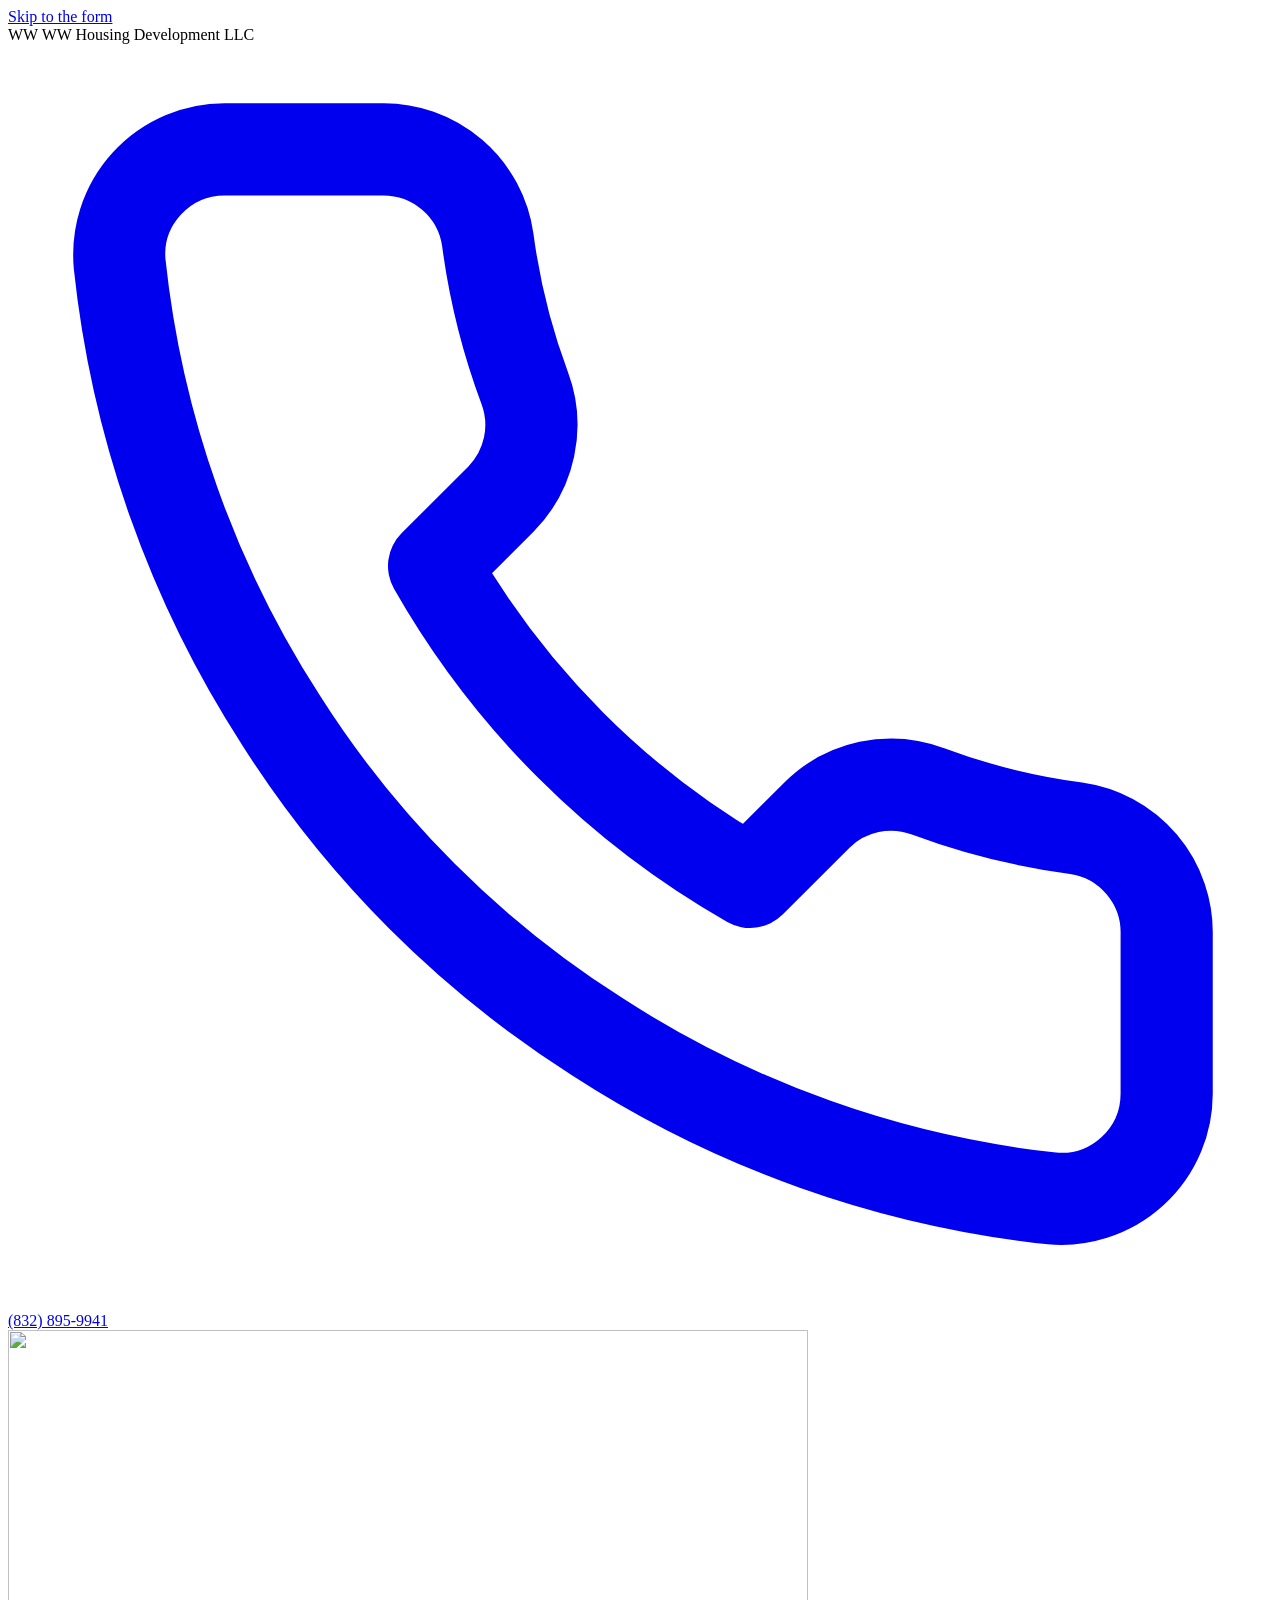
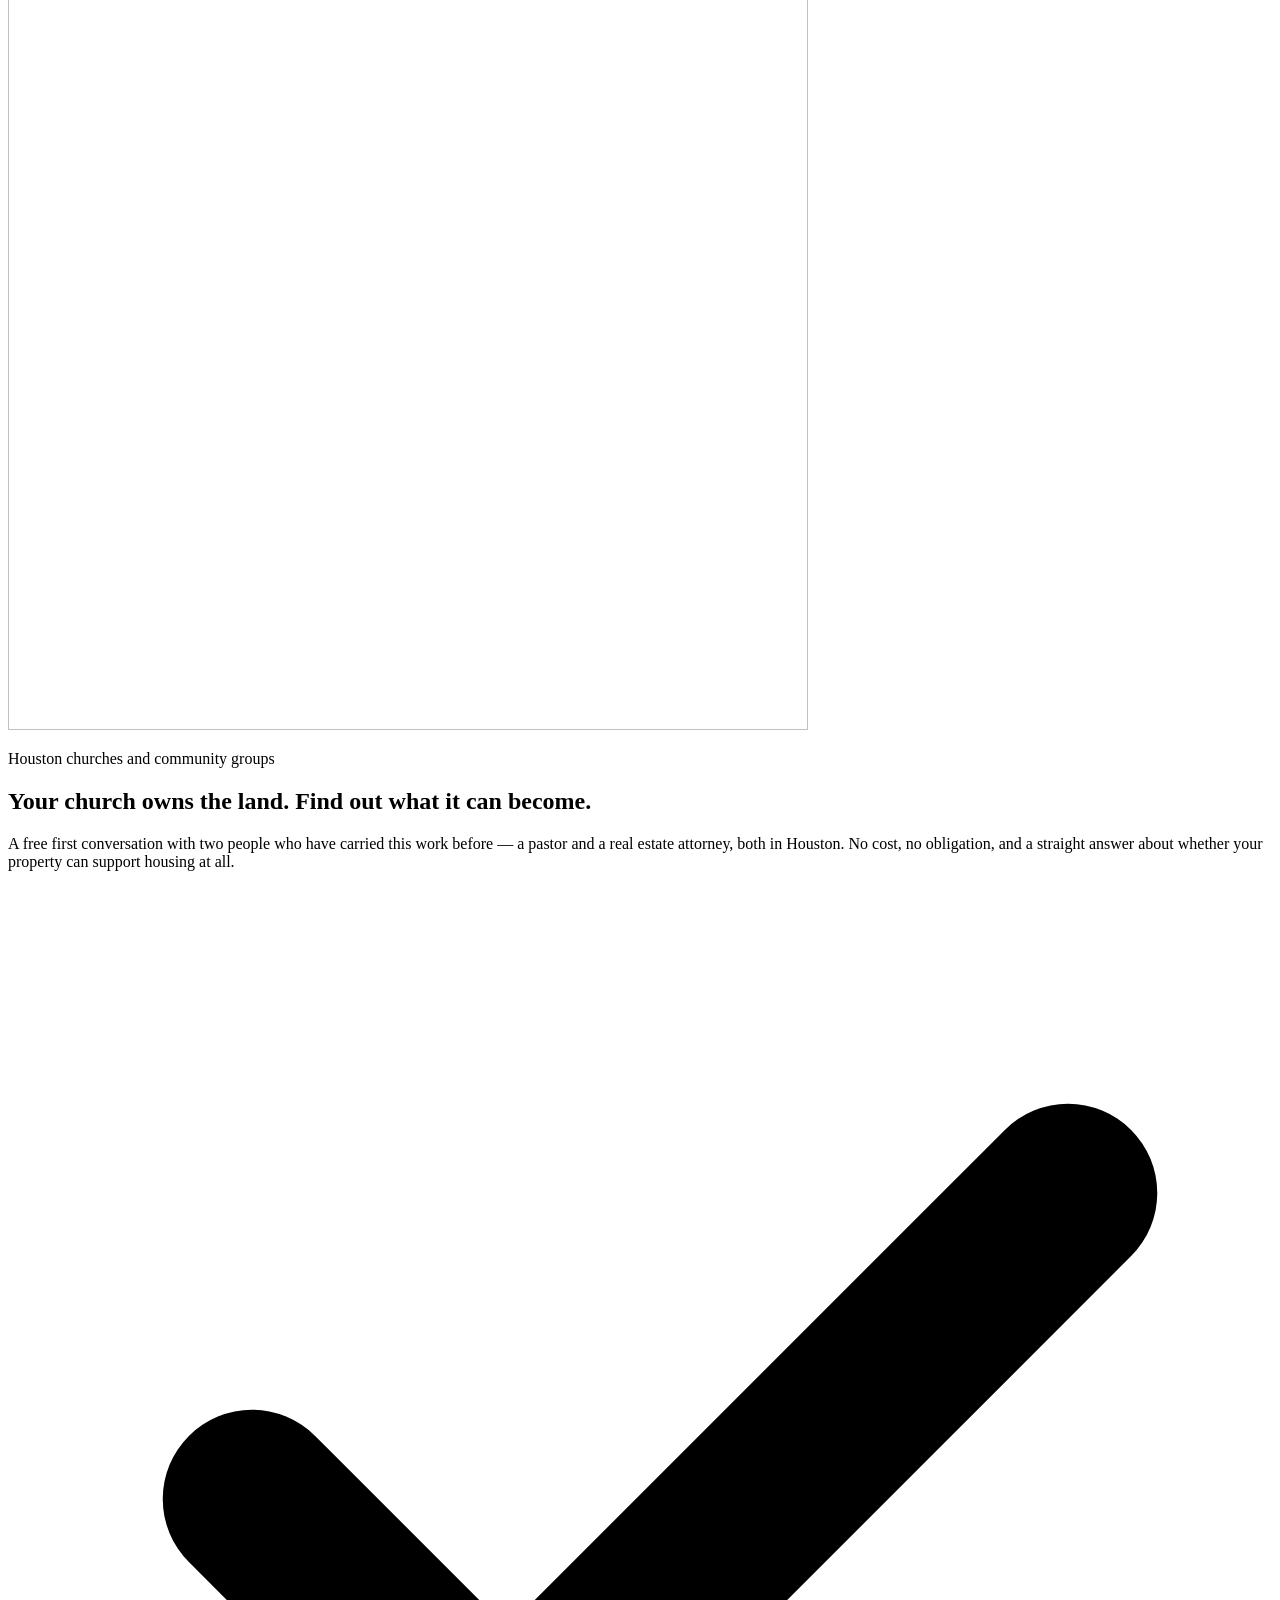
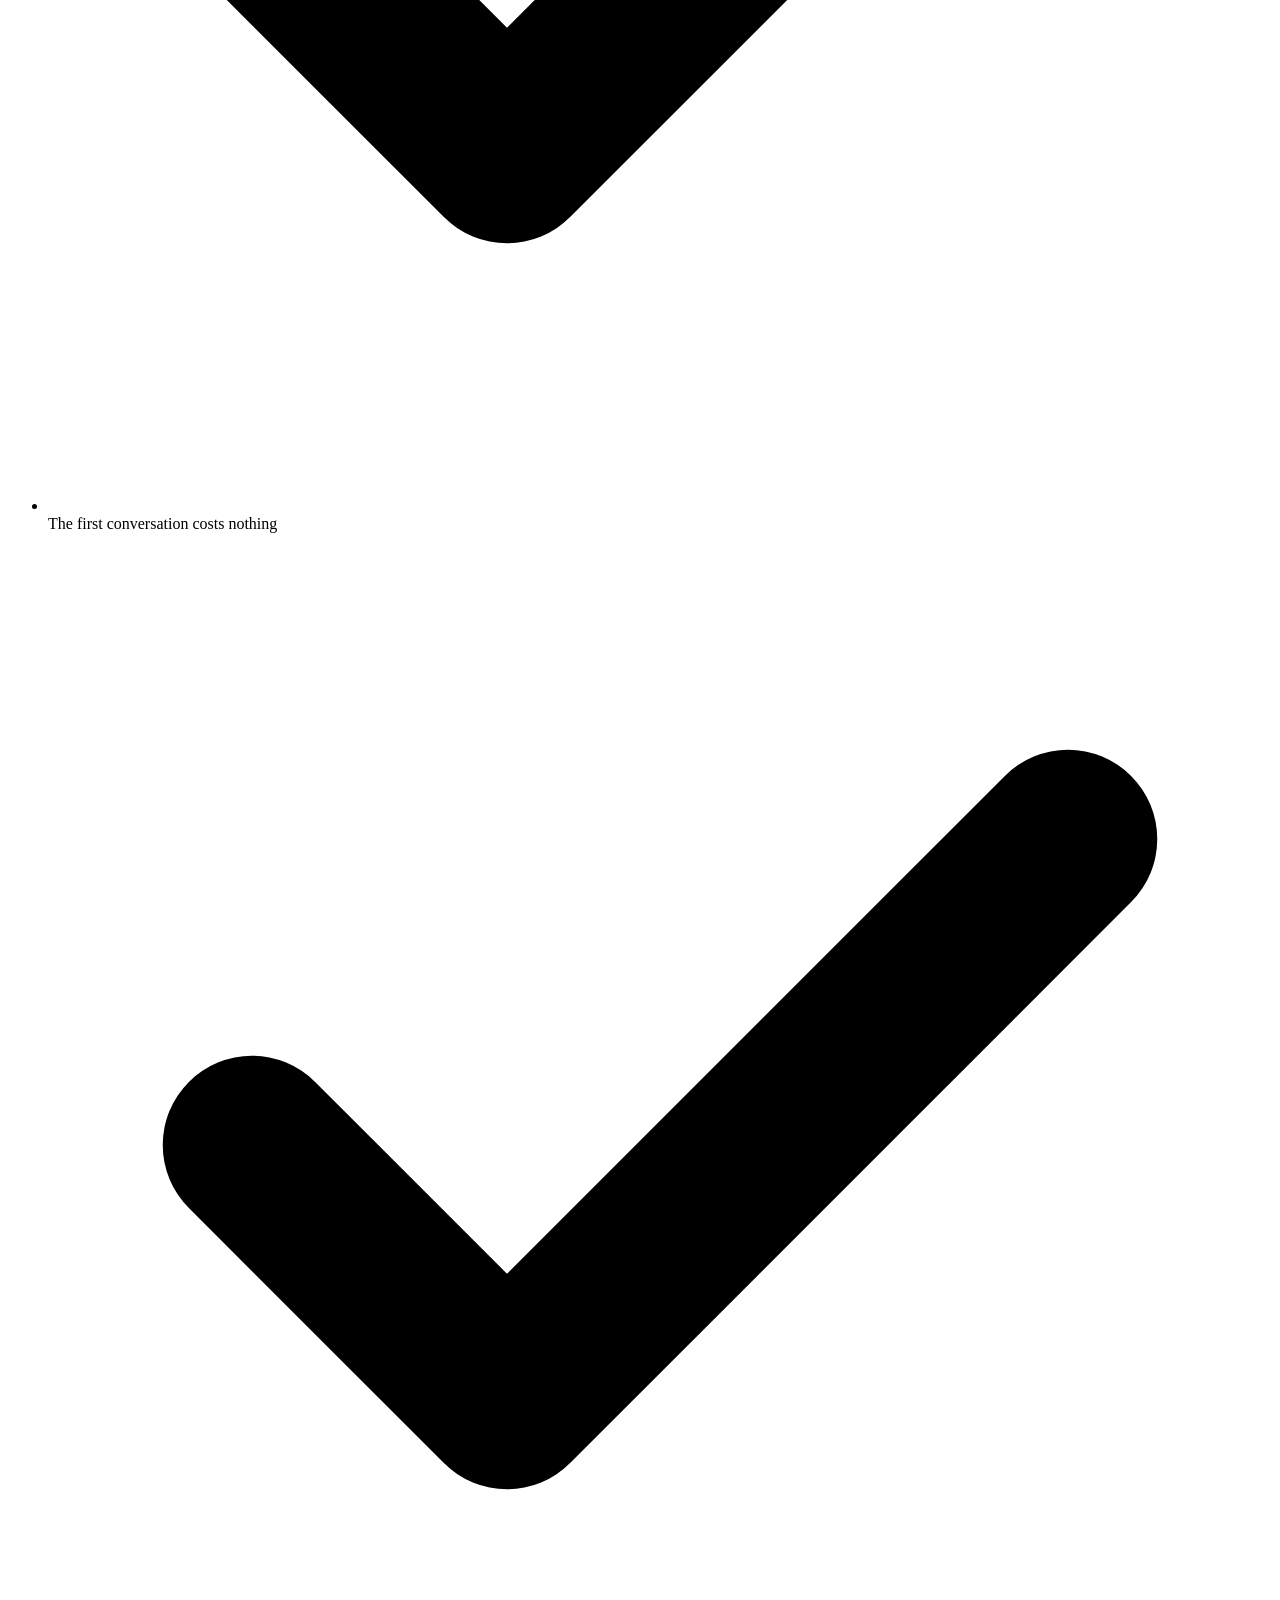
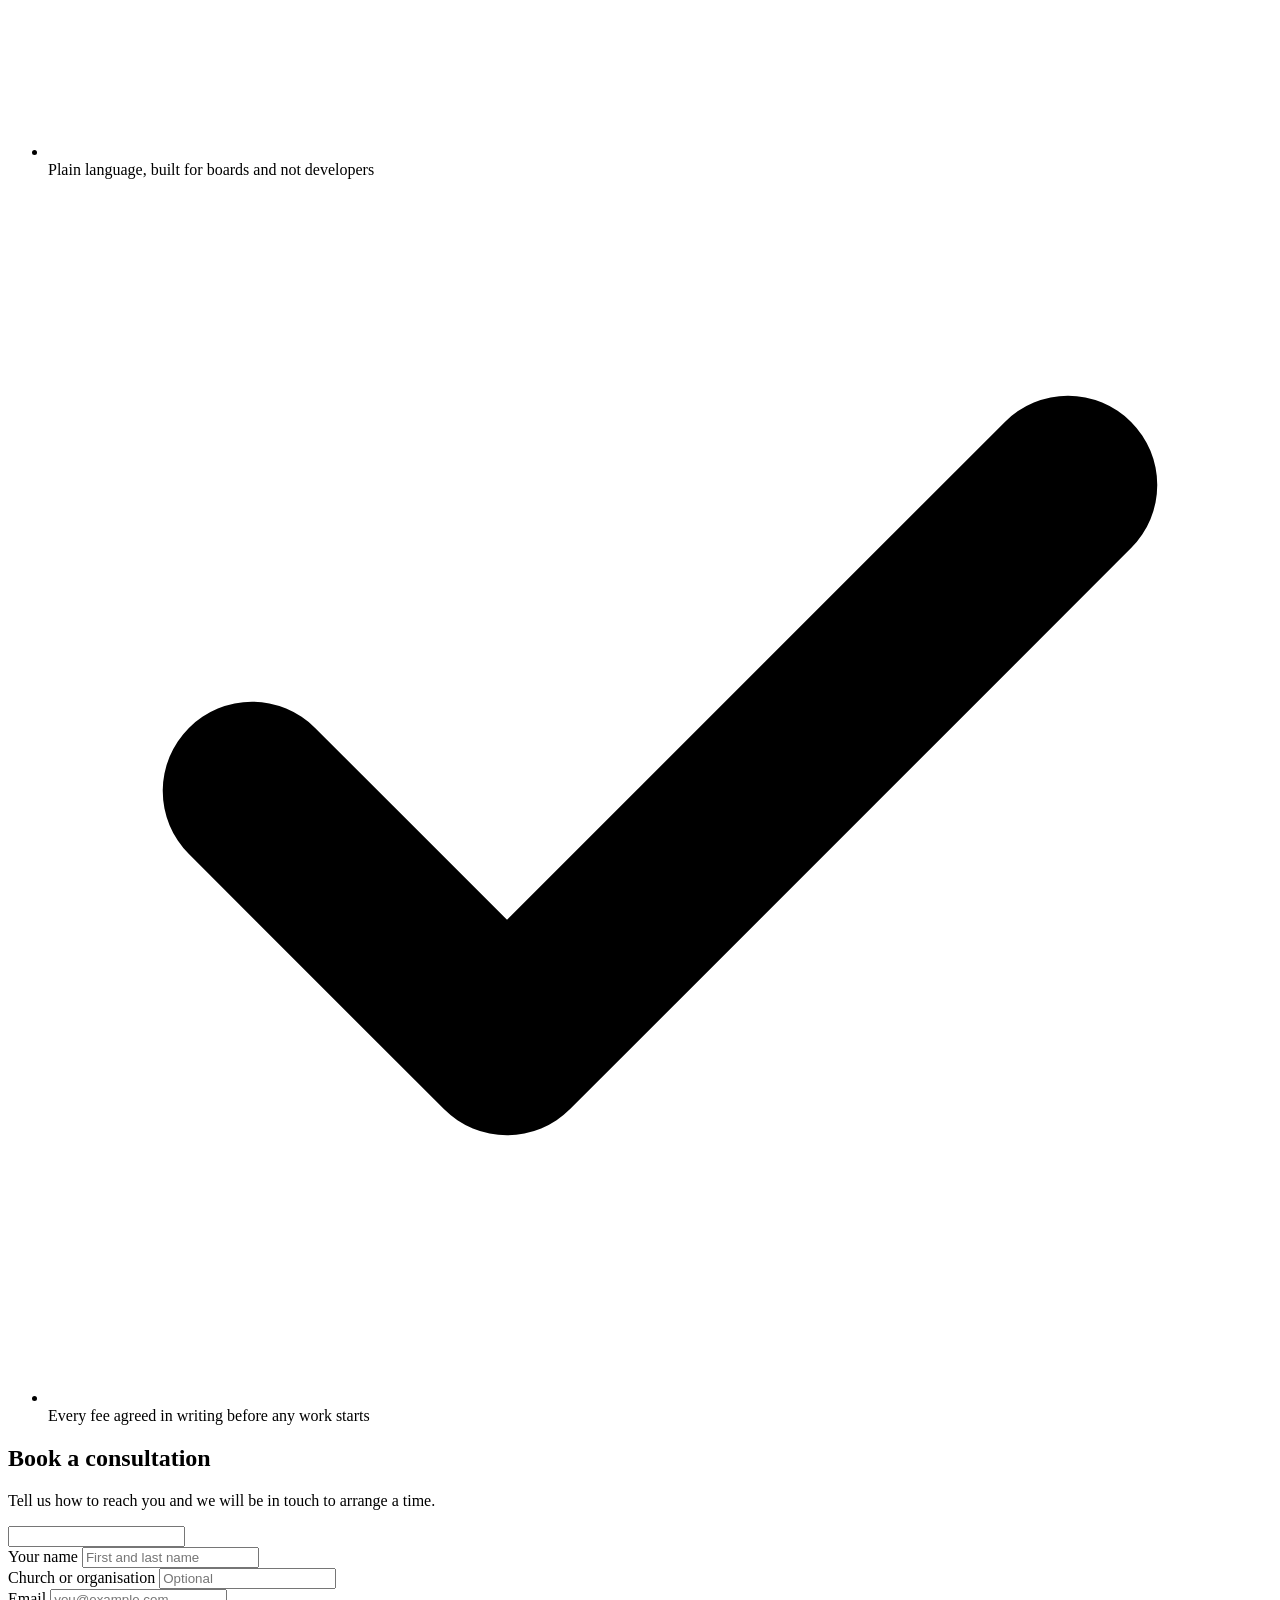
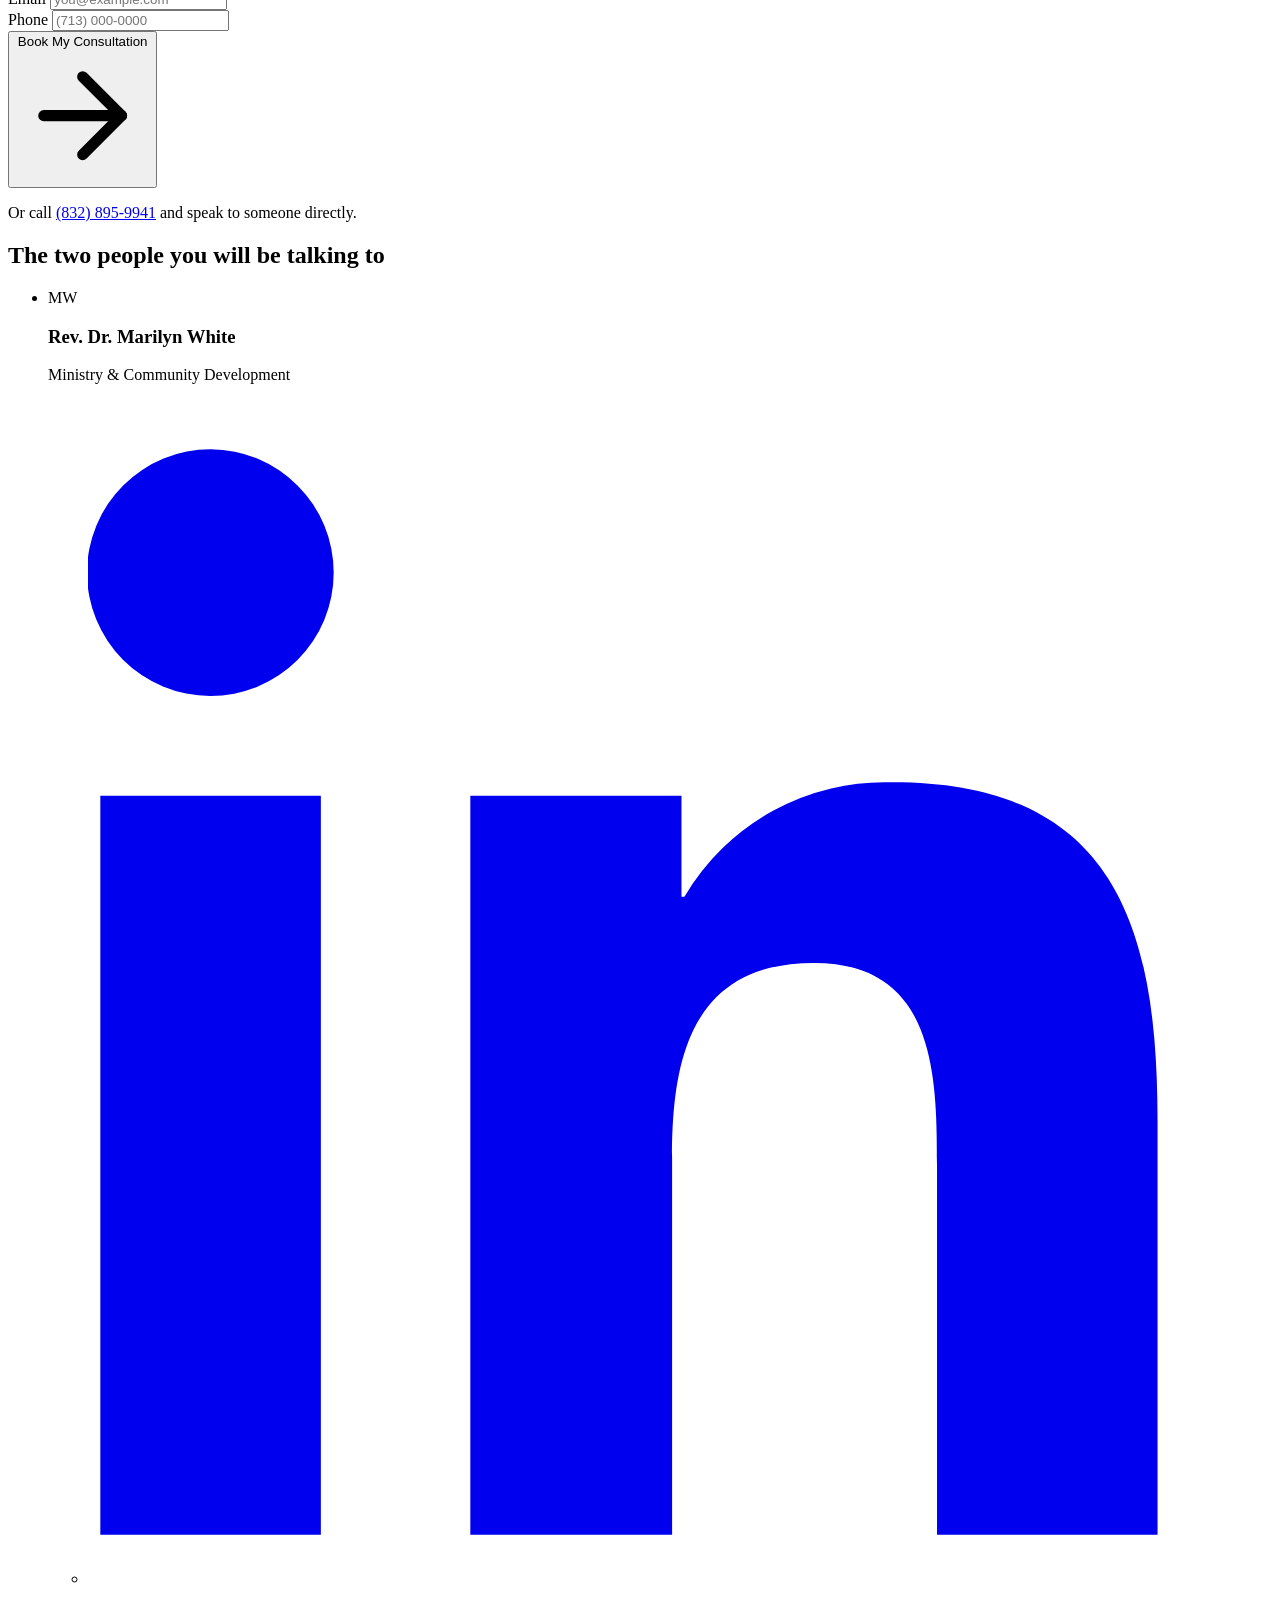
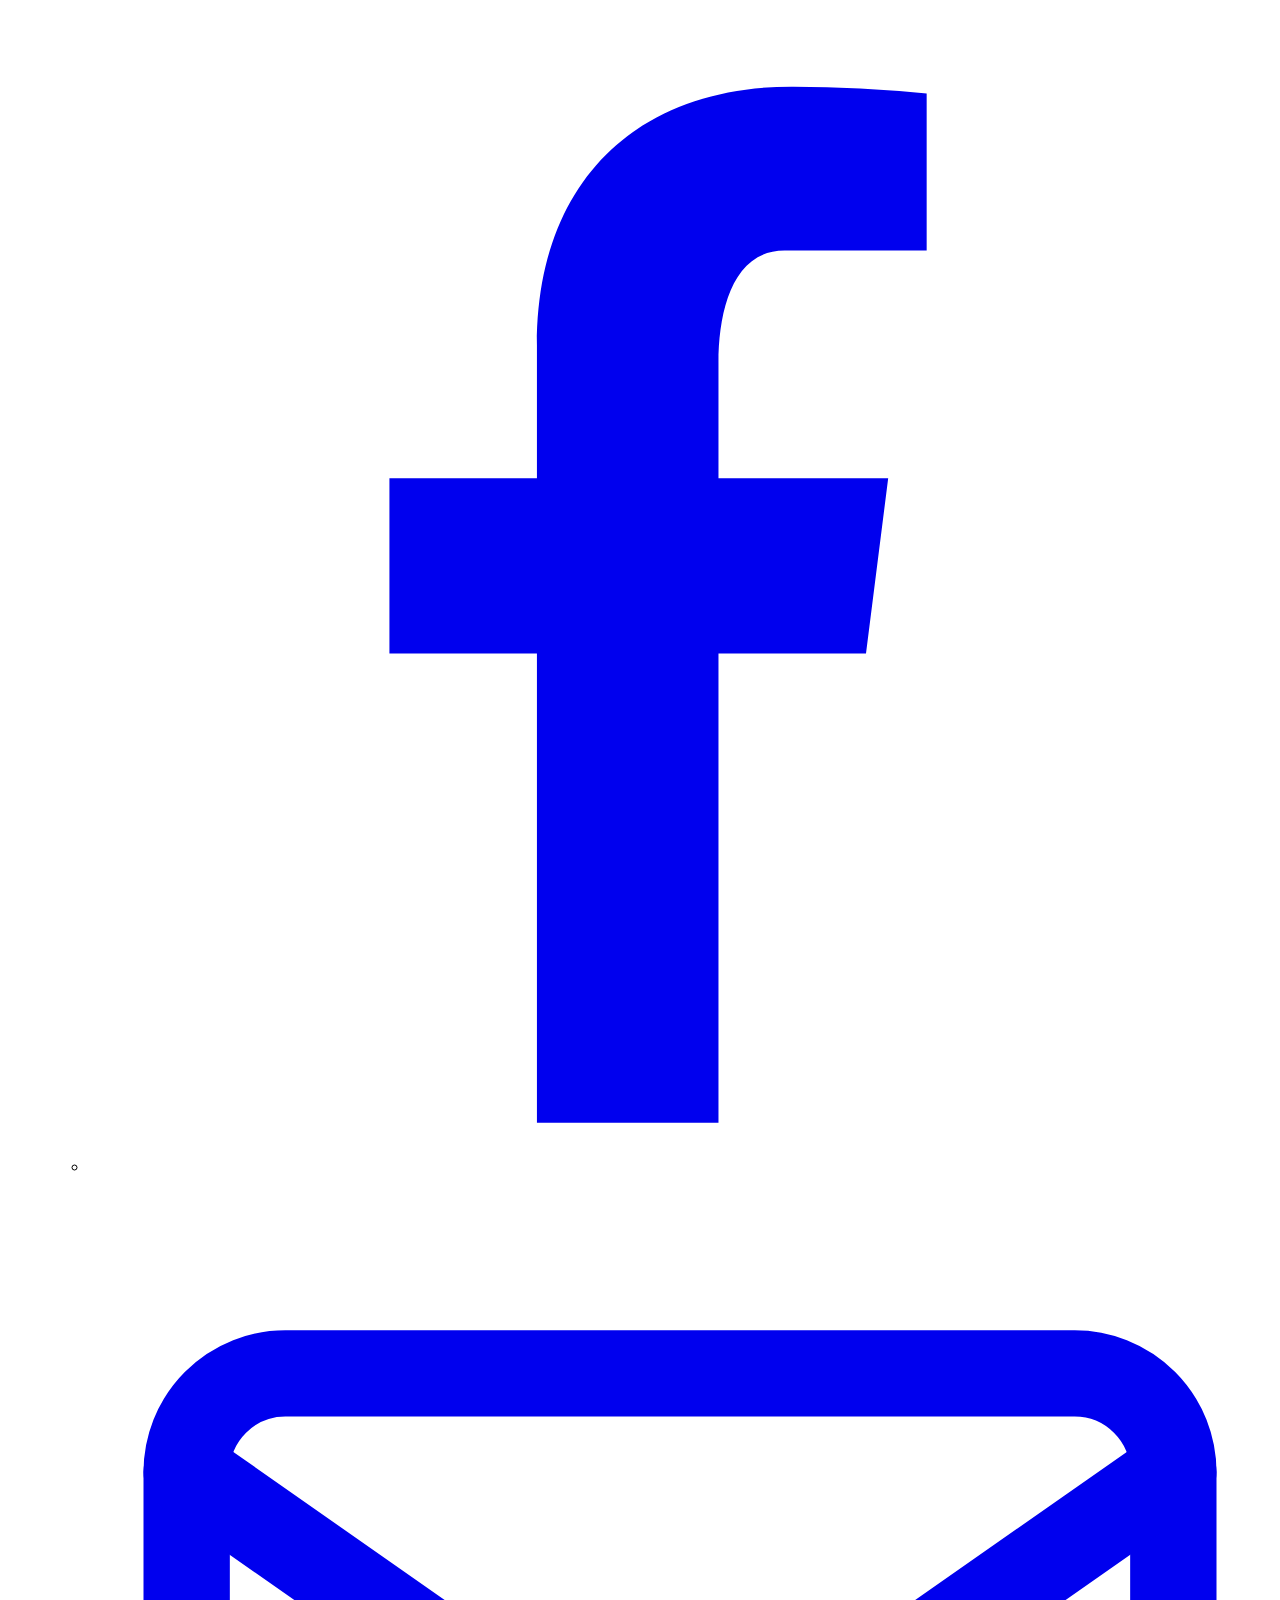
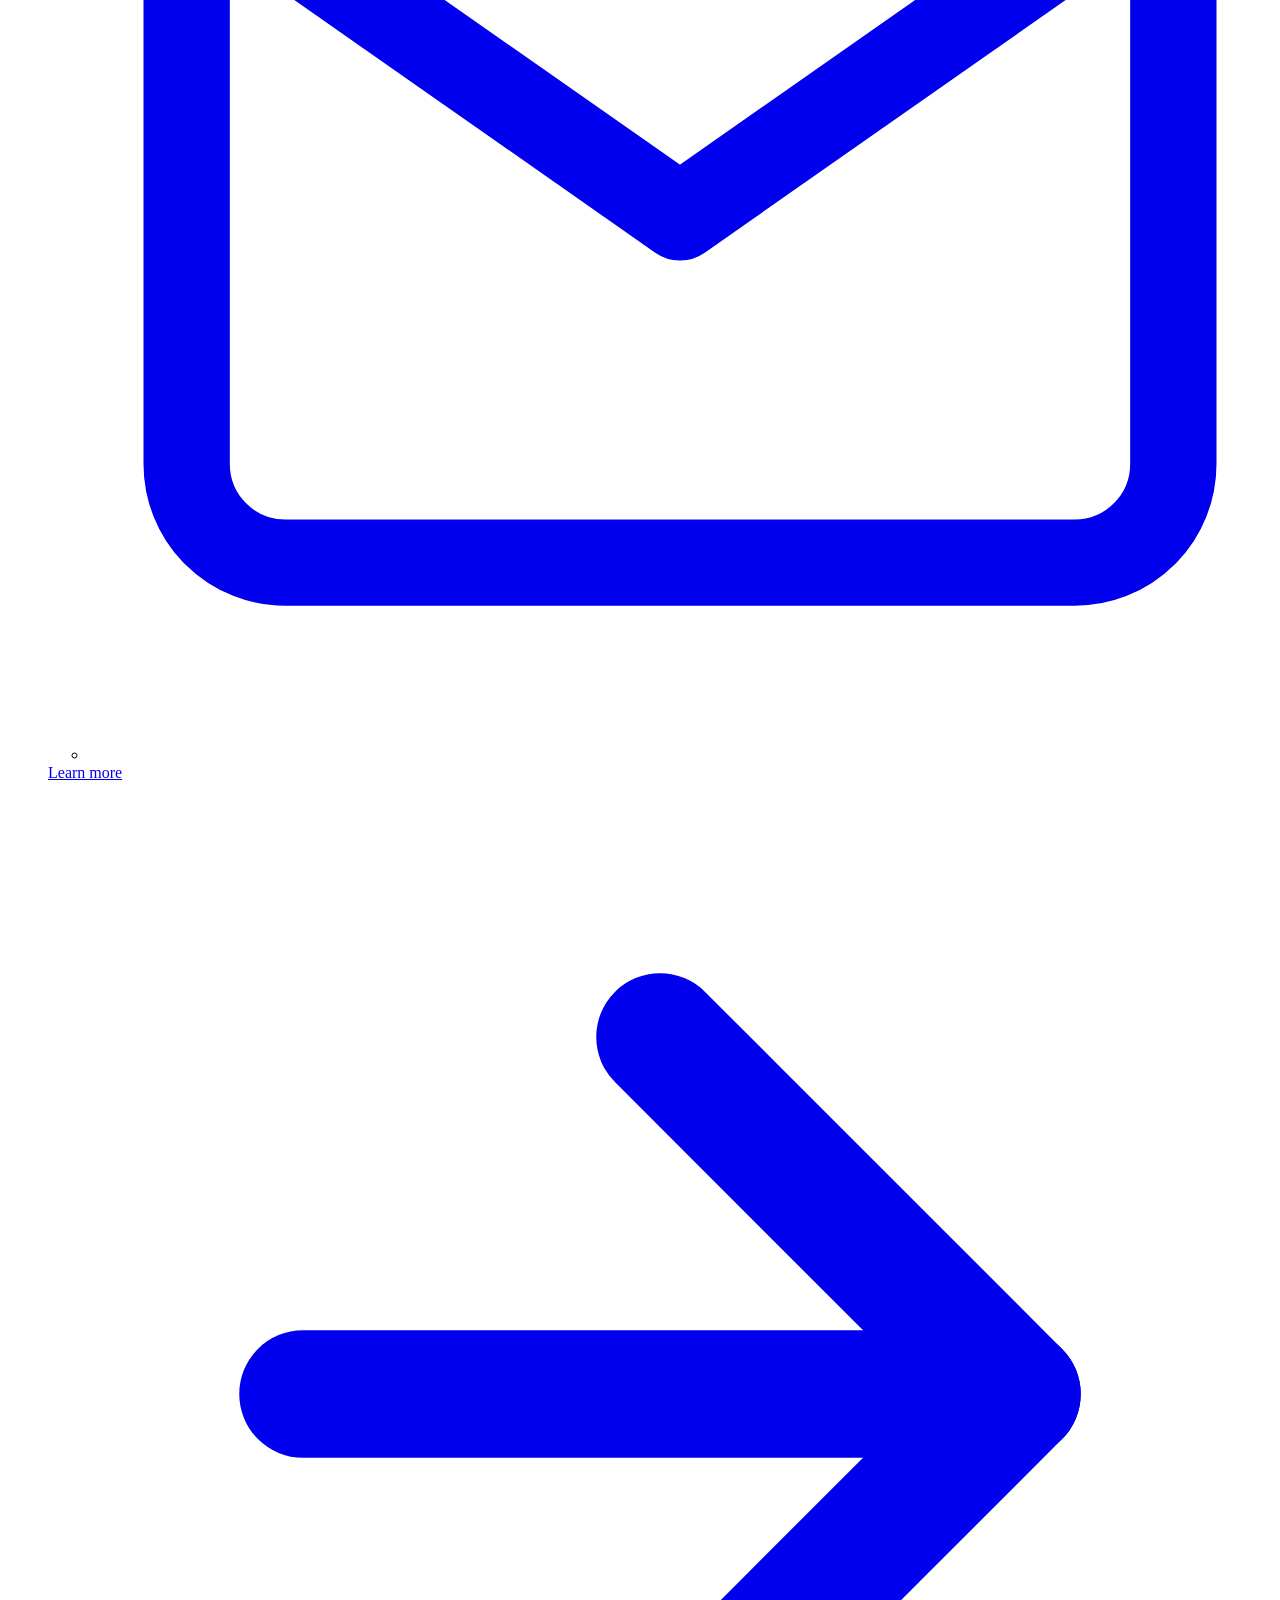
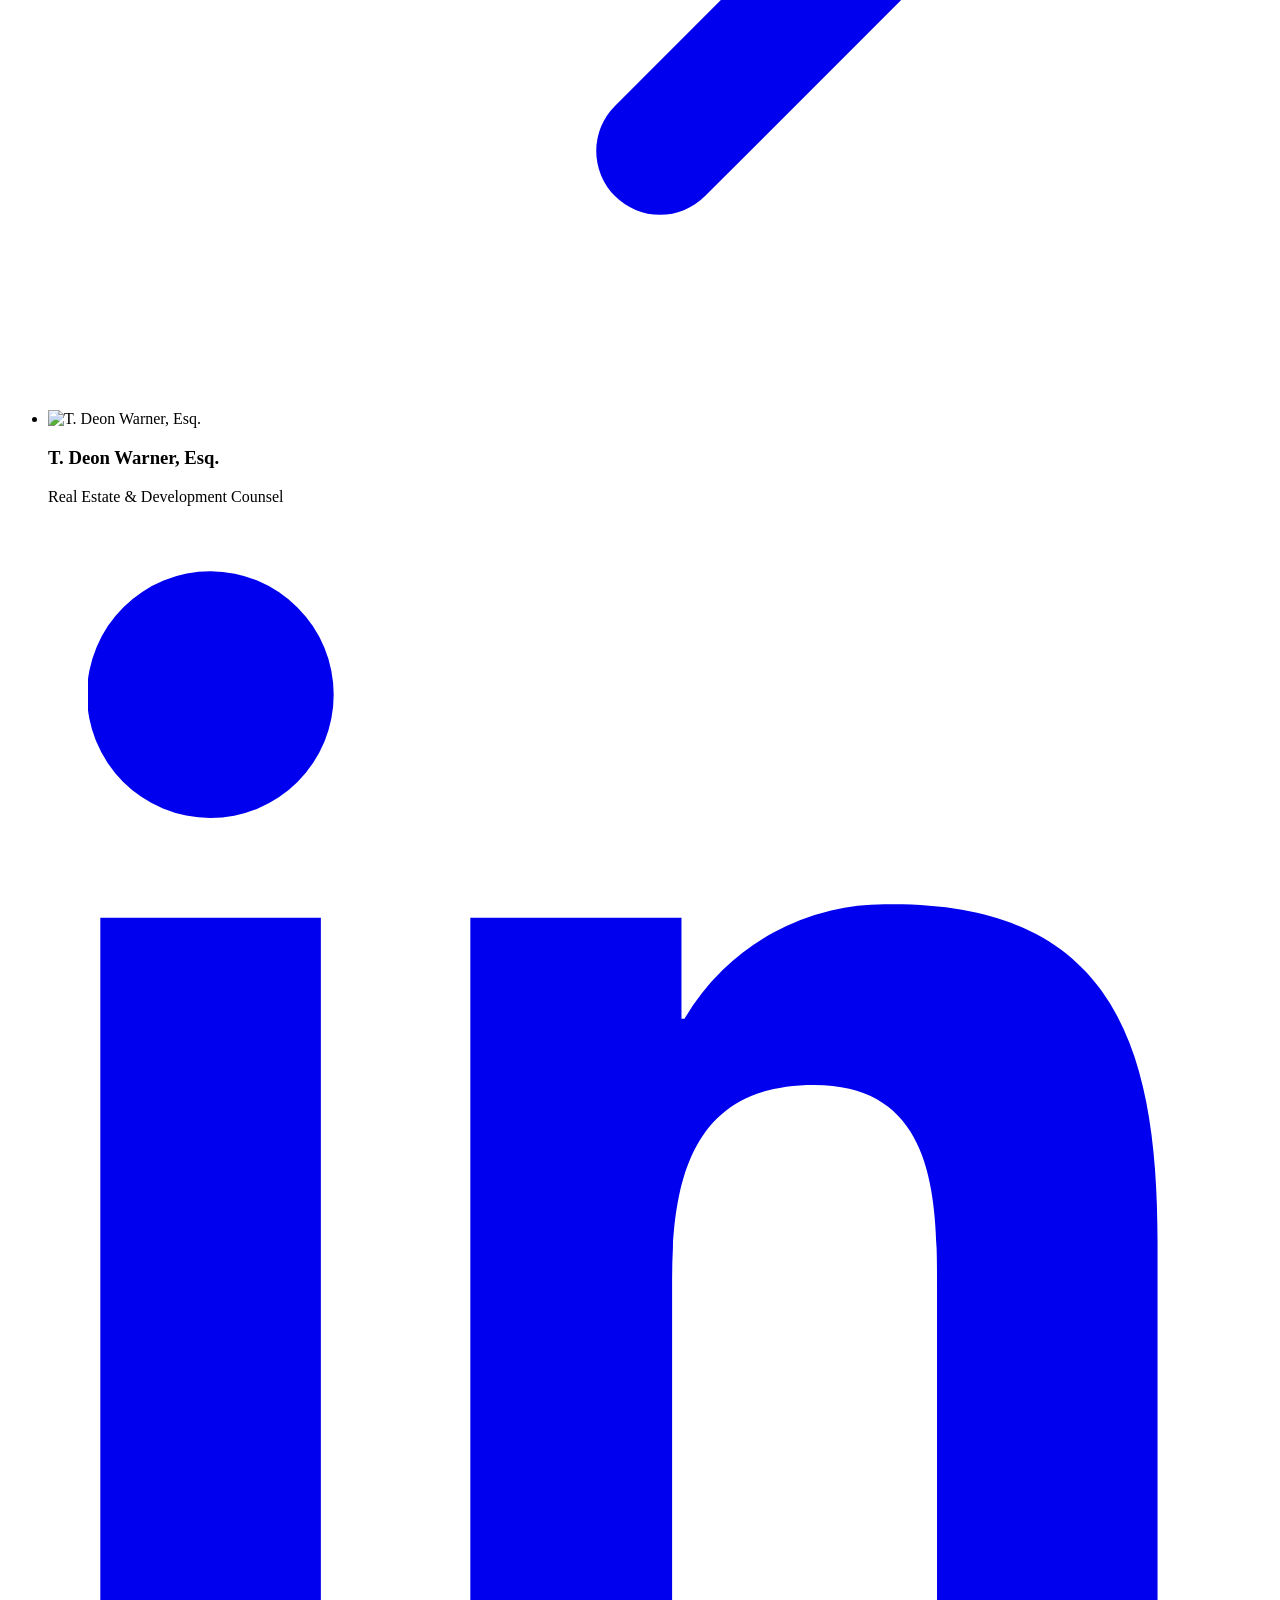
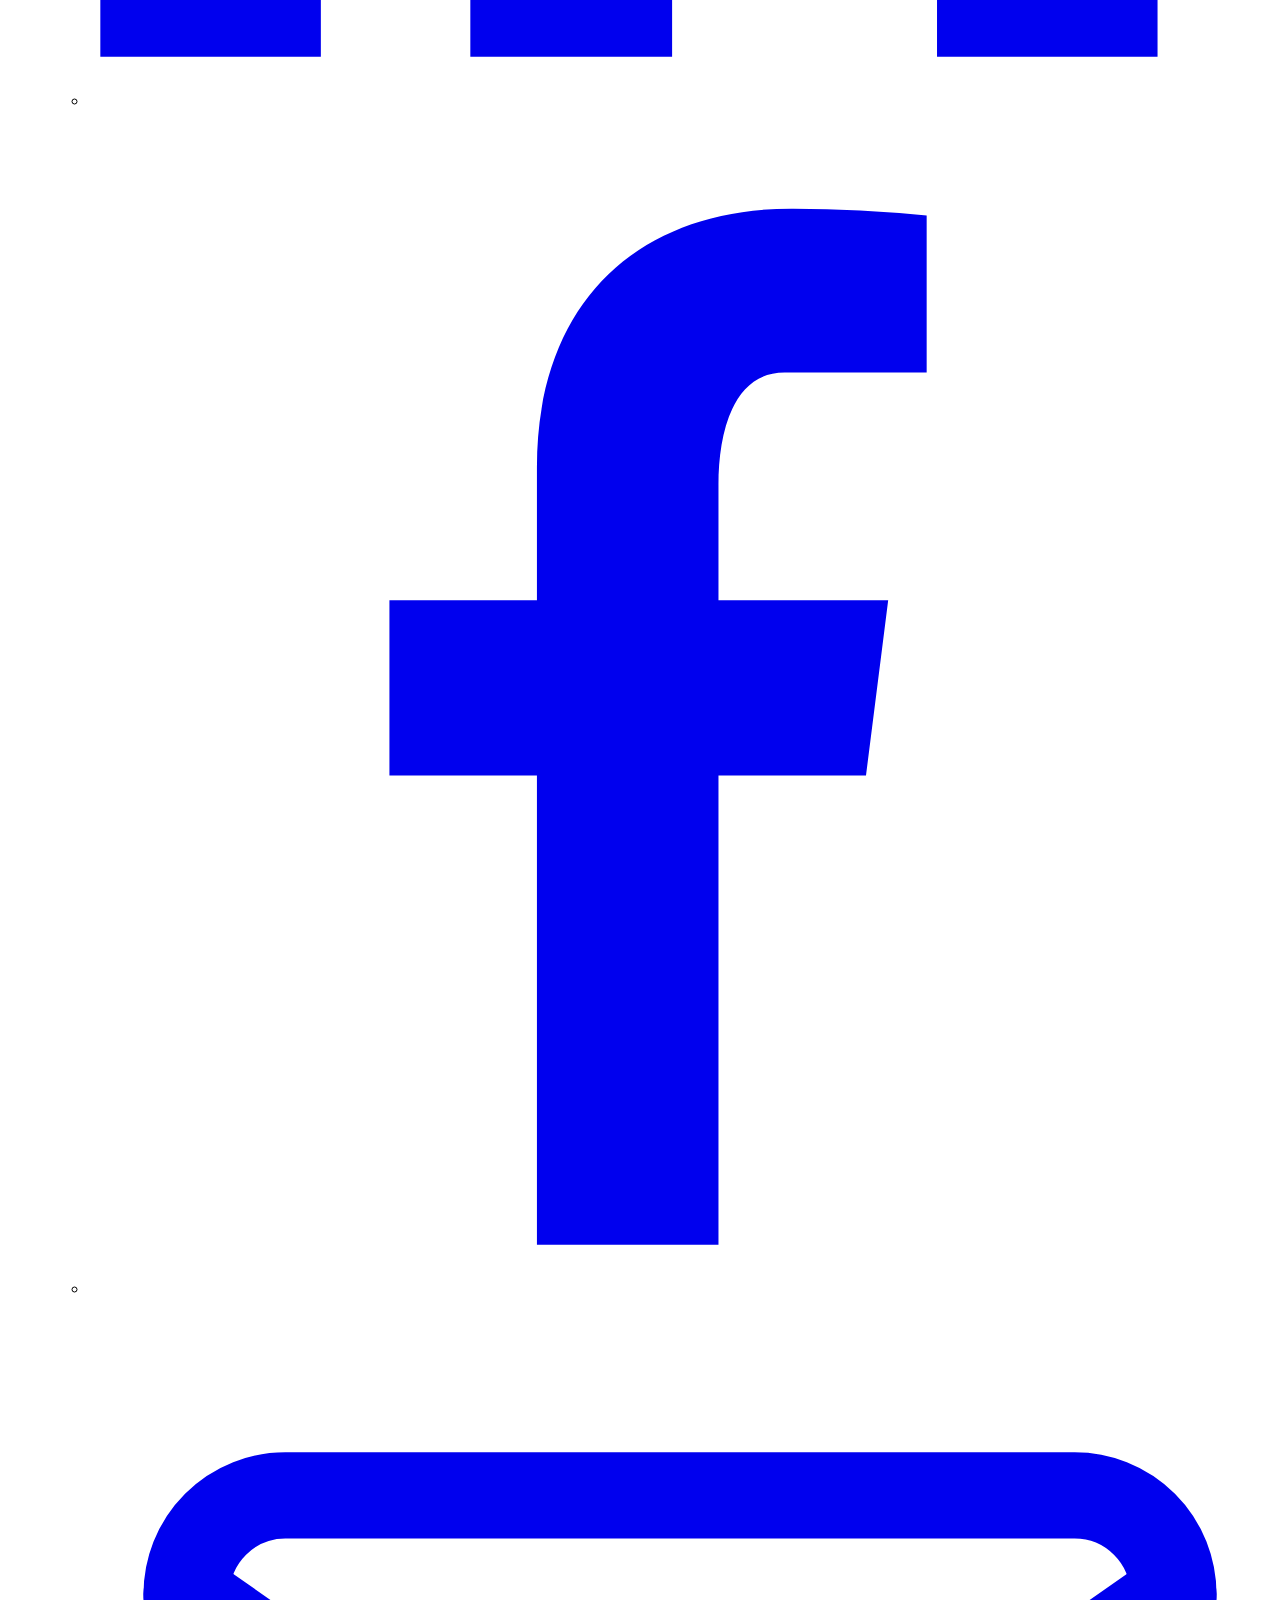
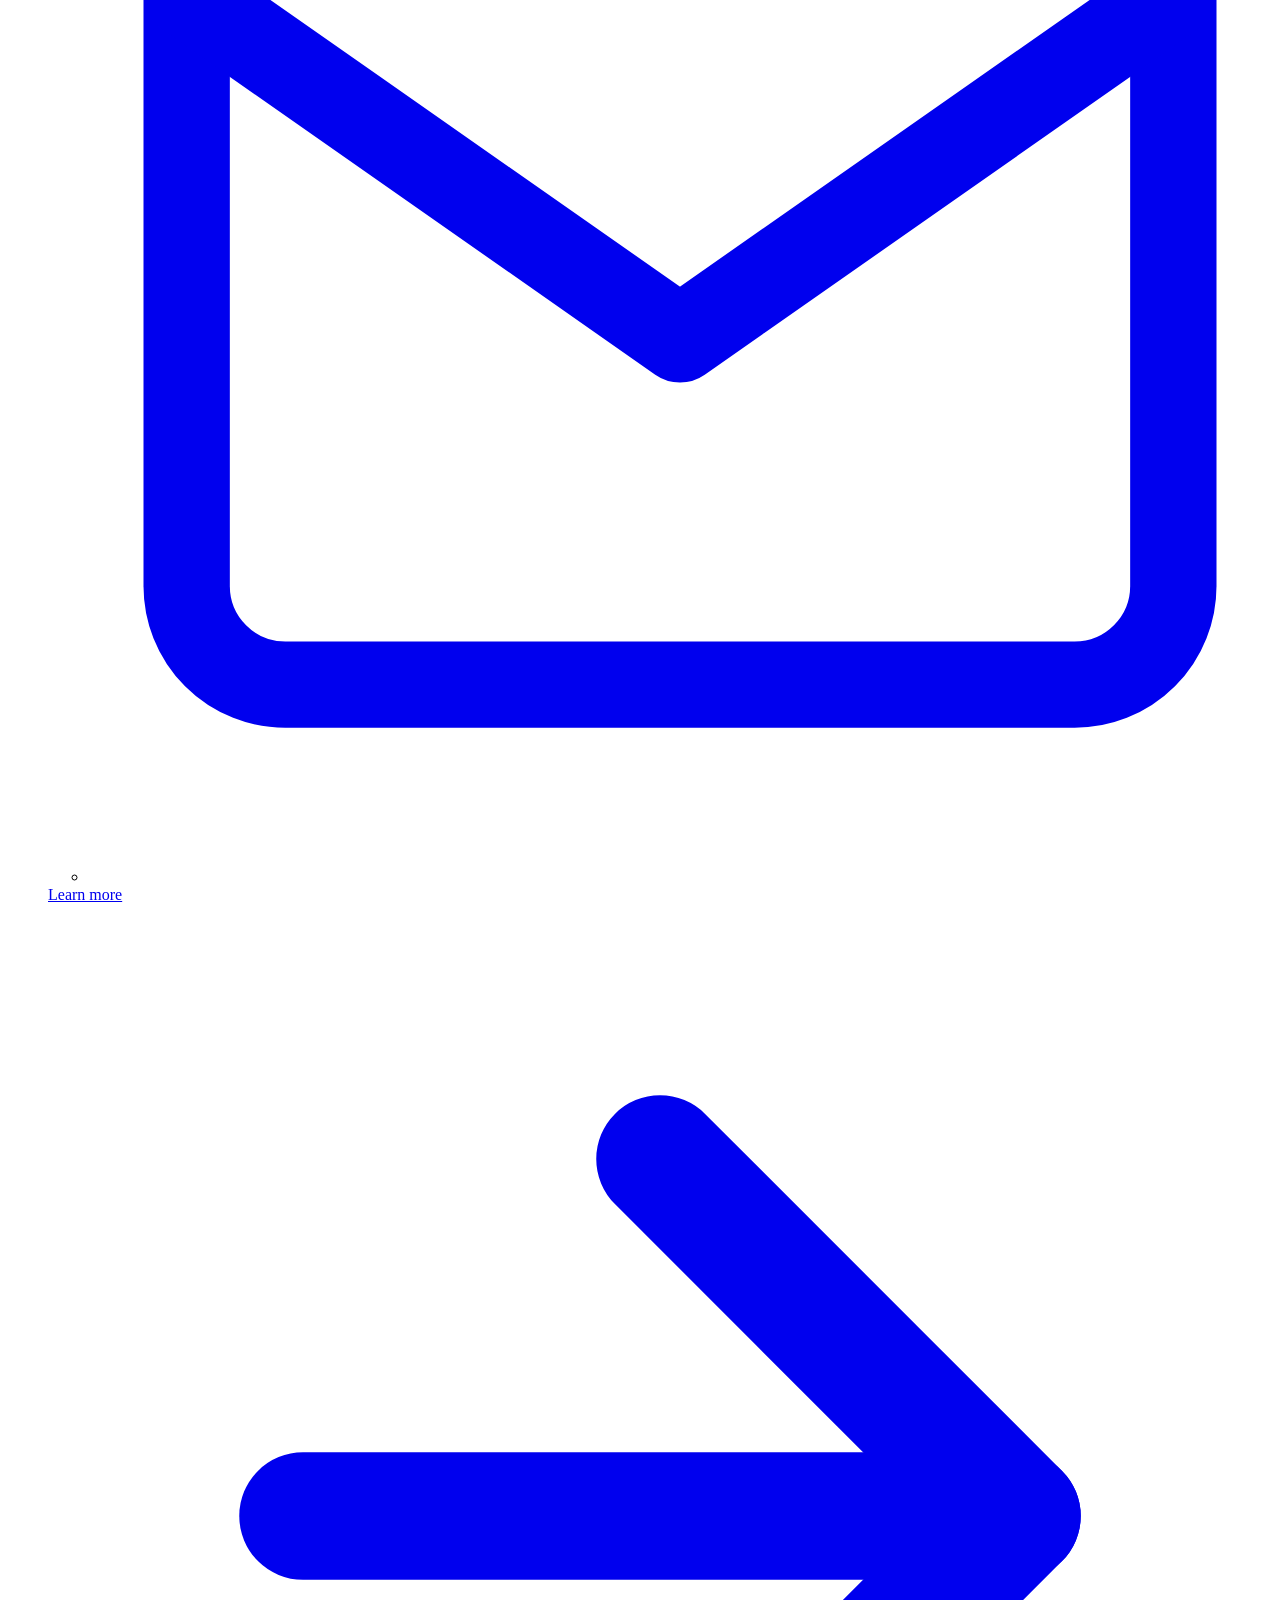
==== start/index.html @ 64897450 "Update" ====
<!DOCTYPE html>
<html lang="en">
  <head>
    <meta charset="utf-8" />
    <meta name="viewport" content="width=device-width, initial-scale=1" />
    <title>Book a consultation | WW Housing Development LLC</title>
    <meta
      name="description"
      content="A free first conversation about what your church's land could support, with a Houston pastor and a real estate attorney who have carried this work before."
    />

    <!--
      CAMPAIGN LANDING PAGE — not part of the site's navigation.

      Deliberately different from the rest of the site:
        - no navigation, no marquee, no pricing, no map, no social links.
          Every link is a way out, and this page has one job.
        - no splash screen. Someone arriving from a flyer or a QR code should
          see the offer immediately, not a logo animation.
        - one script only, global.js, for the step cards' hover. There is no
        navigation to drive, no accordion and no carousel here, and every
        other block inside it no-ops on a page without them.

      Lives at /start/ so the printed URL is wwhdllc.com/start — short enough
      for a business card, and it stays valid if the page is ever rebuilt.

      Not linked from anywhere on the site, and left out of the sitemap, on
      purpose: it is the destination for outreach, not a page to browse to.
    -->

    <link
      rel="preload"
      href="../fonts/inter-tight-v9-latin-regular.woff2"
      as="font"
      type="font/woff2"
      crossorigin
    />
    <link
      rel="preload"
      href="../fonts/inter-tight-v9-latin-700.woff2"
      as="font"
      type="font/woff2"
      crossorigin
    />

    <link rel="stylesheet" href="../css/global.css" />
    <link rel="stylesheet" href="../css/landing.css" />
  </head>
  <body class="landing">
    <a class="skip-link" href="#book">Skip to the form</a>

    <header class="landing-bar">
      <div class="container landing-bar__inner">
        <span class="brand">
          <span class="brand__mark" aria-hidden="true">WW</span>
          <span class="brand__text">
            <span class="brand__name">WW Housing</span>
            <span class="brand__suffix">Development LLC</span>
          </span>
        </span>

        <a class="landing-bar__call" href="tel:+18328959941">
          <span class="landing-bar__call-icon" aria-hidden="true">
            <svg viewBox="0 0 24 24" fill="none" stroke="currentColor" stroke-width="1.75" stroke-linecap="round" stroke-linejoin="round"><path d="M22 16.92v3a2 2 0 0 1-2.18 2 19.79 19.79 0 0 1-8.63-3.07 19.5 19.5 0 0 1-6-6A19.79 19.79 0 0 1 2.12 4.18 2 2 0 0 1 4.11 2h3a2 2 0 0 1 2 1.72 12.84 12.84 0 0 0 .7 2.81 2 2 0 0 1-.45 2.11L8.09 9.91a16 16 0 0 0 6 6l1.27-1.27a2 2 0 0 1 2.11-.45 12.84 12.84 0 0 0 2.81.7A2 2 0 0 1 22 16.92z" /></svg>
          </span>
          <span class="landing-bar__call-text">(832) 895-9941</span>
        </a>
      </div>
    </header>

    <main id="main">
      <section class="lead" aria-labelledby="lead-title">
        <!-- hero-4 | stand-in -->
        <div class="lead__bg" aria-hidden="true">
          <picture>
            <source media="(min-width: 48em)" srcset="../images/home/hero/hero-4.webp" type="image/webp" />
            <source media="(min-width: 48em)" srcset="../images/home/hero/hero-4.jpg" type="image/jpeg" />
            <source srcset="../images/home/hero/hero-4-m.webp" type="image/webp" />
            <img src="../images/home/hero/hero-4-m.jpg" alt="" width="800" height="1000" decoding="async" fetchpriority="high" />
          </picture>
        </div>

        <div class="container lead__grid">
          <div class="lead__copy">
            <p class="lead__eyebrow">Houston churches and community groups</p>

            <h1 class="lead__title" id="lead-title">
              Your church owns the land. Find out what it can <span class="mark-underline">become</span>.
            </h1>

            <p class="lead__text">
              A free first conversation with two people who have carried this work before &mdash;
              a pastor and a real estate attorney, both in Houston. No cost, no obligation, and a
              straight answer about whether your property can support housing at all.
            </p>

            <ul class="lead__points">
              <li class="check">
                <span class="check__icon" aria-hidden="true"><svg viewBox="0 0 24 24" fill="none" stroke="currentColor" stroke-width="3.5" stroke-linecap="round" stroke-linejoin="round"><polyline points="20 6 9 17 4 12" /></svg></span>
                The first conversation costs nothing
              </li>
              <li class="check">
                <span class="check__icon" aria-hidden="true"><svg viewBox="0 0 24 24" fill="none" stroke="currentColor" stroke-width="3.5" stroke-linecap="round" stroke-linejoin="round"><polyline points="20 6 9 17 4 12" /></svg></span>
                Plain language, built for boards and not developers
              </li>
              <li class="check">
                <span class="check__icon" aria-hidden="true"><svg viewBox="0 0 24 24" fill="none" stroke="currentColor" stroke-width="3.5" stroke-linecap="round" stroke-linejoin="round"><polyline points="20 6 9 17 4 12" /></svg></span>
                Every fee agreed in writing before any work starts
              </li>
            </ul>
          </div>

          <div class="book" id="book">
            <h2 class="book__title">Book a consultation</h2>
            <p class="book__text">Tell us how to reach you and we will be in touch to arrange a time.</p>

            <!--
              TO WIRE: replace YOUR_FORM_ID with the Formspree form id from the
              firm's account (formspree.io -> New Form -> copy the endpoint).
              Until then the form posts nowhere and nothing is captured.

              _subject  labels the notification email.
              _gotcha   is Formspree's honeypot: real people never see it, bots
                        fill it in, and Formspree drops those submissions.
              _next     optionally redirects somewhere of ours after sending;
                        without it Formspree shows its own thank-you page.
            -->
            <form class="form book__form" action="https://formspree.io/f/YOUR_FORM_ID" method="post">
              <input type="hidden" name="_subject" value="Consultation request from wwhdllc.com/start" />
              <input class="visually-hidden" type="text" name="_gotcha" tabindex="-1" autocomplete="off" aria-hidden="true" />

              <div class="field field--wide">
                <label class="field__label" for="book-name">Your name</label>
                <input id="book-name" name="name" type="text" autocomplete="name" placeholder="First and last name" required />
              </div>

              <div class="field field--wide">
                <label class="field__label" for="book-org">Church or organisation</label>
                <input id="book-org" name="organisation" type="text" autocomplete="organization" placeholder="Optional" />
              </div>

              <div class="field">
                <label class="field__label" for="book-email">Email</label>
                <input id="book-email" name="email" type="email" autocomplete="email" placeholder="you@example.com" required />
              </div>

              <div class="field">
                <label class="field__label" for="book-phone">Phone</label>
                <input id="book-phone" name="phone" type="tel" autocomplete="tel" placeholder="(713) 000-0000" required />
              </div>

              <div class="form__actions">
                <button class="btn btn--accent btn--with-badge" type="submit">
                  Book My Consultation
                  <span class="btn__badge" aria-hidden="true">
                    <svg viewBox="0 0 24 24" fill="none" stroke="currentColor" stroke-width="2" stroke-linecap="round" stroke-linejoin="round">
                      <line x1="5" y1="12" x2="19" y2="12" />
                      <polyline points="12 5 19 12 12 19" />
                    </svg>
                  </span>
                </button>
              </div>

              <p class="book__note">Or call <a href="tel:+18328959941">(832) 895-9941</a> and speak to someone directly.</p>
            </form>
          </div>
        </div>
      </section>

      <section class="section people has-texture curve-out" aria-labelledby="people-title">
        <div class="section-texture" aria-hidden="true"></div>

        <div class="container">
          <h2 class="section-heading people__title" id="people-title">The two people you will be talking to</h2>

          <!--
            Rev. Dr. White's portrait has not been supplied yet, so her card
            carries a monogram panel at the same size as the photograph. Swap
            it for a <picture> block matching Mr. Warner's when it arrives.

            The social links are placeholders, the same href="#" the footer
            already uses. Point them at real profiles or delete the list.
          -->
          <ul class="people__list">
            <li class="person">
              <span class="person__photo person__photo--monogram" aria-hidden="true">MW</span>

              <div class="person__body">
                <h3 class="person__name">Rev. Dr. Marilyn White</h3>
                <p class="person__role">Ministry &amp; Community Development</p>

                <div class="person__foot">
                  <ul class="person__social">
                    <li><a class="btn-icon" href="#" aria-label="Rev. Dr. Marilyn White on LinkedIn"><svg viewBox="0 0 24 24" fill="currentColor" aria-hidden="true"><path d="M4.98 3.5A2.5 2.5 0 1 1 2.49 1a2.5 2.5 0 0 1 2.49 2.5zM.25 8.02h4.47V23H.25zm7.5 0h4.28v2.05h.06a4.7 4.7 0 0 1 4.23-2.32c4.52 0 5.36 2.98 5.36 6.85V23h-4.47v-7.5c0-1.79-.03-4.09-2.49-4.09-2.5 0-2.88 1.95-2.88 3.96V23H7.75z" /></svg></a></li>
                    <li><a class="btn-icon" href="#" aria-label="Rev. Dr. Marilyn White on Facebook"><svg viewBox="0 0 24 24" fill="currentColor" aria-hidden="true"><path d="M15.12 5.32H17V2.14A26.11 26.11 0 0 0 14.26 2C11.2 2 9.1 3.85 9.1 7.24v2.7H6.11v3.55H9.1V23h3.68v-9.51h2.99l.45-3.55h-3.44V7.59c0-1.02.28-2.27 1.34-2.27z" /></svg></a></li>
                    <li><a class="btn-icon" href="mailto:wwhsgdev@gmail.com" aria-label="Email Rev. Dr. Marilyn White"><svg viewBox="0 0 24 24" fill="none" stroke="currentColor" stroke-width="1.75" stroke-linecap="round" stroke-linejoin="round" aria-hidden="true"><path d="M4 4h16a2 2 0 0 1 2 2v12a2 2 0 0 1-2 2H4a2 2 0 0 1-2-2V6a2 2 0 0 1 2-2z" /><polyline points="22 6 12 13 2 6" /></svg></a></li>
                  </ul>

                  <a class="person__link" href="../html/about.html#panel-white">
                    Learn more
                    <svg viewBox="0 0 24 24" fill="none" stroke="currentColor" stroke-width="2.5" stroke-linecap="round" stroke-linejoin="round" aria-hidden="true"><line x1="5" y1="12" x2="19" y2="12" /><polyline points="12 5 19 12 12 19" /></svg>
                  </a>
                </div>
              </div>
            </li>

            <li class="person">
              <picture class="person__photo">
                <source srcset="../images/people/deon-warner.webp" type="image/webp" />
                <img src="../images/people/deon-warner.jpg" alt="T. Deon Warner, Esq." width="400" height="400" decoding="async" loading="lazy" />
              </picture>

              <div class="person__body">
                <h3 class="person__name">T. Deon Warner, Esq.</h3>
                <p class="person__role">Real Estate &amp; Development Counsel</p>

                <div class="person__foot">
                  <ul class="person__social">
                    <li><a class="btn-icon" href="#" aria-label="T. Deon Warner on LinkedIn"><svg viewBox="0 0 24 24" fill="currentColor" aria-hidden="true"><path d="M4.98 3.5A2.5 2.5 0 1 1 2.49 1a2.5 2.5 0 0 1 2.49 2.5zM.25 8.02h4.47V23H.25zm7.5 0h4.28v2.05h.06a4.7 4.7 0 0 1 4.23-2.32c4.52 0 5.36 2.98 5.36 6.85V23h-4.47v-7.5c0-1.79-.03-4.09-2.49-4.09-2.5 0-2.88 1.95-2.88 3.96V23H7.75z" /></svg></a></li>
                    <li><a class="btn-icon" href="#" aria-label="T. Deon Warner on Facebook"><svg viewBox="0 0 24 24" fill="currentColor" aria-hidden="true"><path d="M15.12 5.32H17V2.14A26.11 26.11 0 0 0 14.26 2C11.2 2 9.1 3.85 9.1 7.24v2.7H6.11v3.55H9.1V23h3.68v-9.51h2.99l.45-3.55h-3.44V7.59c0-1.02.28-2.27 1.34-2.27z" /></svg></a></li>
                    <li><a class="btn-icon" href="mailto:wwhsgdev@gmail.com" aria-label="Email T. Deon Warner"><svg viewBox="0 0 24 24" fill="none" stroke="currentColor" stroke-width="1.75" stroke-linecap="round" stroke-linejoin="round" aria-hidden="true"><path d="M4 4h16a2 2 0 0 1 2 2v12a2 2 0 0 1-2 2H4a2 2 0 0 1-2-2V6a2 2 0 0 1 2-2z" /><polyline points="22 6 12 13 2 6" /></svg></a></li>
                  </ul>

                  <a class="person__link" href="../html/about.html#panel-deon">
                    Learn more
                    <svg viewBox="0 0 24 24" fill="none" stroke="currentColor" stroke-width="2.5" stroke-linecap="round" stroke-linejoin="round" aria-hidden="true"><line x1="5" y1="12" x2="19" y2="12" /><polyline points="12 5 19 12 12 19" /></svg>
                  </a>
                </div>
              </div>
            </li>
          </ul>
        </div>
      </section>

      <section class="section gives curve-out-white" aria-labelledby="gives-title">
        <div class="container">
          <h2 class="section-heading gives__title" id="gives-title">What the first conversation gives you</h2>

          <!--
            The home page's step cards, reused, hover behaviour and all: the
            activation moved to global.js when this page started using them, so
            one piece of code drives both.
          -->
          <ol class="process__list">
            <li class="process__item is-active" data-process-item>
              <p class="process__step">Step 01</p>

              <article class="process__card">
                <!-- feasibility-vision | stand-in -->
                <div class="process__media" aria-hidden="true">
                  <picture>
                    <source media="(min-width: 48em)" srcset="../images/home/how-it-works/feasibility-vision.webp" type="image/webp" />
                    <source media="(min-width: 48em)" srcset="../images/home/how-it-works/feasibility-vision.jpg" type="image/jpeg" />
                    <source srcset="../images/home/how-it-works/feasibility-vision-m.webp" type="image/webp" />
                    <img src="../images/home/how-it-works/feasibility-vision-m.jpg" alt="" width="640" height="800" decoding="async" loading="lazy" />
                  </picture>
                </div>

                <div class="process__body">
                  <span class="process__icon" aria-hidden="true">
                    <svg viewBox="0 0 24 24" fill="none" stroke="currentColor" stroke-width="1.75" stroke-linecap="round" stroke-linejoin="round"><circle cx="11" cy="11" r="8" /><line x1="21" y1="21" x2="16.65" y2="16.65" /></svg>
                  </span>

                  <h3 class="process__card-title">A straight read on the property</h3>

                  <p class="process__card-text">What the land can physically carry, and whether the economics support housing on it at all.</p>

                  <ul class="process__points">
                  <li>Property, title and site constraints reviewed</li>
                  <li>AMI tiers and unit mix modelled against real revenue</li>
                  </ul>
                </div>
              </article>
            </li>

            <li class="process__item" data-process-item>
              <p class="process__step">Step 02</p>

              <article class="process__card">
                <!-- financing-structure | stand-in -->
                <div class="process__media" aria-hidden="true">
                  <picture>
                    <source media="(min-width: 48em)" srcset="../images/home/how-it-works/financing-structure.webp" type="image/webp" />
                    <source media="(min-width: 48em)" srcset="../images/home/how-it-works/financing-structure.jpg" type="image/jpeg" />
                    <source srcset="../images/home/how-it-works/financing-structure-m.webp" type="image/webp" />
                    <img src="../images/home/how-it-works/financing-structure-m.jpg" alt="" width="640" height="800" decoding="async" loading="lazy" />
                  </picture>
                </div>

                <div class="process__body">
                  <span class="process__icon" aria-hidden="true">
                    <svg viewBox="0 0 24 24" fill="none" stroke="currentColor" stroke-width="1.75" stroke-linecap="round" stroke-linejoin="round"><polygon points="12 2 2 7 12 12 22 7 12 2" /><polyline points="2 17 12 22 22 17" /><polyline points="2 12 12 17 22 12" /></svg>
                  </span>

                  <h3 class="process__card-title">The funding routes that actually apply</h3>

                  <p class="process__card-text">Tax credits, City of Houston programmes, HUD routes and private capital, weighed against your site.</p>

                  <ul class="process__points">
                  <li>LIHTC, city, HUD and private capital compared</li>
                  <li>The structure matched to what you want to keep</li>
                  </ul>
                </div>
              </article>
            </li>

            <li class="process__item" data-process-item>
              <p class="process__step">Step 03</p>

              <article class="process__card">
                <!-- approvals-builds | stand-in -->
                <div class="process__media" aria-hidden="true">
                  <picture>
                    <source media="(min-width: 48em)" srcset="../images/home/how-it-works/approvals-builds.webp" type="image/webp" />
                    <source media="(min-width: 48em)" srcset="../images/home/how-it-works/approvals-builds.jpg" type="image/jpeg" />
                    <source srcset="../images/home/how-it-works/approvals-builds-m.webp" type="image/webp" />
                    <img src="../images/home/how-it-works/approvals-builds-m.jpg" alt="" width="640" height="800" decoding="async" loading="lazy" />
                  </picture>
                </div>

                <div class="process__body">
                  <span class="process__icon" aria-hidden="true">
                    <svg viewBox="0 0 24 24" fill="none" stroke="currentColor" stroke-width="1.75" stroke-linecap="round" stroke-linejoin="round"><path d="M14 2H6a2 2 0 0 0-2 2v16a2 2 0 0 0 2 2h12a2 2 0 0 0 2-2V8z" /><polyline points="14 2 14 8 20 8" /><line x1="8" y1="13" x2="16" y2="13" /><line x1="8" y1="17" x2="13" y2="17" /></svg>
                  </span>

                  <h3 class="process__card-title">What it would cost to go further</h3>

                  <p class="process__card-text">If there is a project worth pursuing, you will know what the next stage costs before committing.</p>

                  <ul class="process__points">
                  <li>Every fee agreed in writing before work starts</li>
                  <li>A straight answer if it is not worth pursuing</li>
                  </ul>
                </div>
              </article>
            </li>
          </ol>
        </div>
      </section>

      <section class="closer" aria-labelledby="closer-title">
        <!-- cta-bg | stand-in, the same photograph the site's own CTA uses -->
        <div class="closer__bg" aria-hidden="true">
          <picture>
            <source media="(min-width: 48em)" srcset="../images/home/cta/cta-bg.webp" type="image/webp" />
            <source media="(min-width: 48em)" srcset="../images/home/cta/cta-bg.jpg" type="image/jpeg" />
            <source srcset="../images/home/cta/cta-bg-m.webp" type="image/webp" />
            <img src="../images/home/cta/cta-bg-m.jpg" alt="" width="800" height="680" decoding="async" loading="lazy" />
          </picture>
        </div>

        <div class="container closer__inner">
          <h2 class="closer__title" id="closer-title">Bring us your land and your questions</h2>

          <p class="closer__text">The first conversation costs nothing, and you will leave it knowing more than you came in with.</p>

          <div class="closer__actions">
            <a class="btn btn--accent btn--with-badge" href="#book">
              Book a Consultation
              <span class="btn__badge" aria-hidden="true">
                <svg viewBox="0 0 24 24" fill="none" stroke="currentColor" stroke-width="2" stroke-linecap="round" stroke-linejoin="round">
                  <line x1="5" y1="12" x2="19" y2="12" />
                  <polyline points="12 5 19 12 12 19" />
                </svg>
              </span>
            </a>

            <a class="closer__call" href="tel:+18328959941">or call (832) 895-9941</a>
          </div>
        </div>
      </section>
    </main>

    <footer class="landing-foot">
      <div class="container landing-foot__inner">
        <p class="landing-foot__copy">&copy; 2026 WW Housing Development LLC &middot; Houston, Texas</p>

        <p class="landing-foot__links">
          <a href="mailto:wwhsgdev@gmail.com">wwhsgdev@gmail.com</a>
          <a href="../index.html">See the full site</a>
          <a href="https://www.migsflow.com" target="_blank" rel="noopener">Site by MigsFlow</a>
        </p>
      </div>
    </footer>

    <script src="../js/global.js" defer></script>
  </body>
</html>
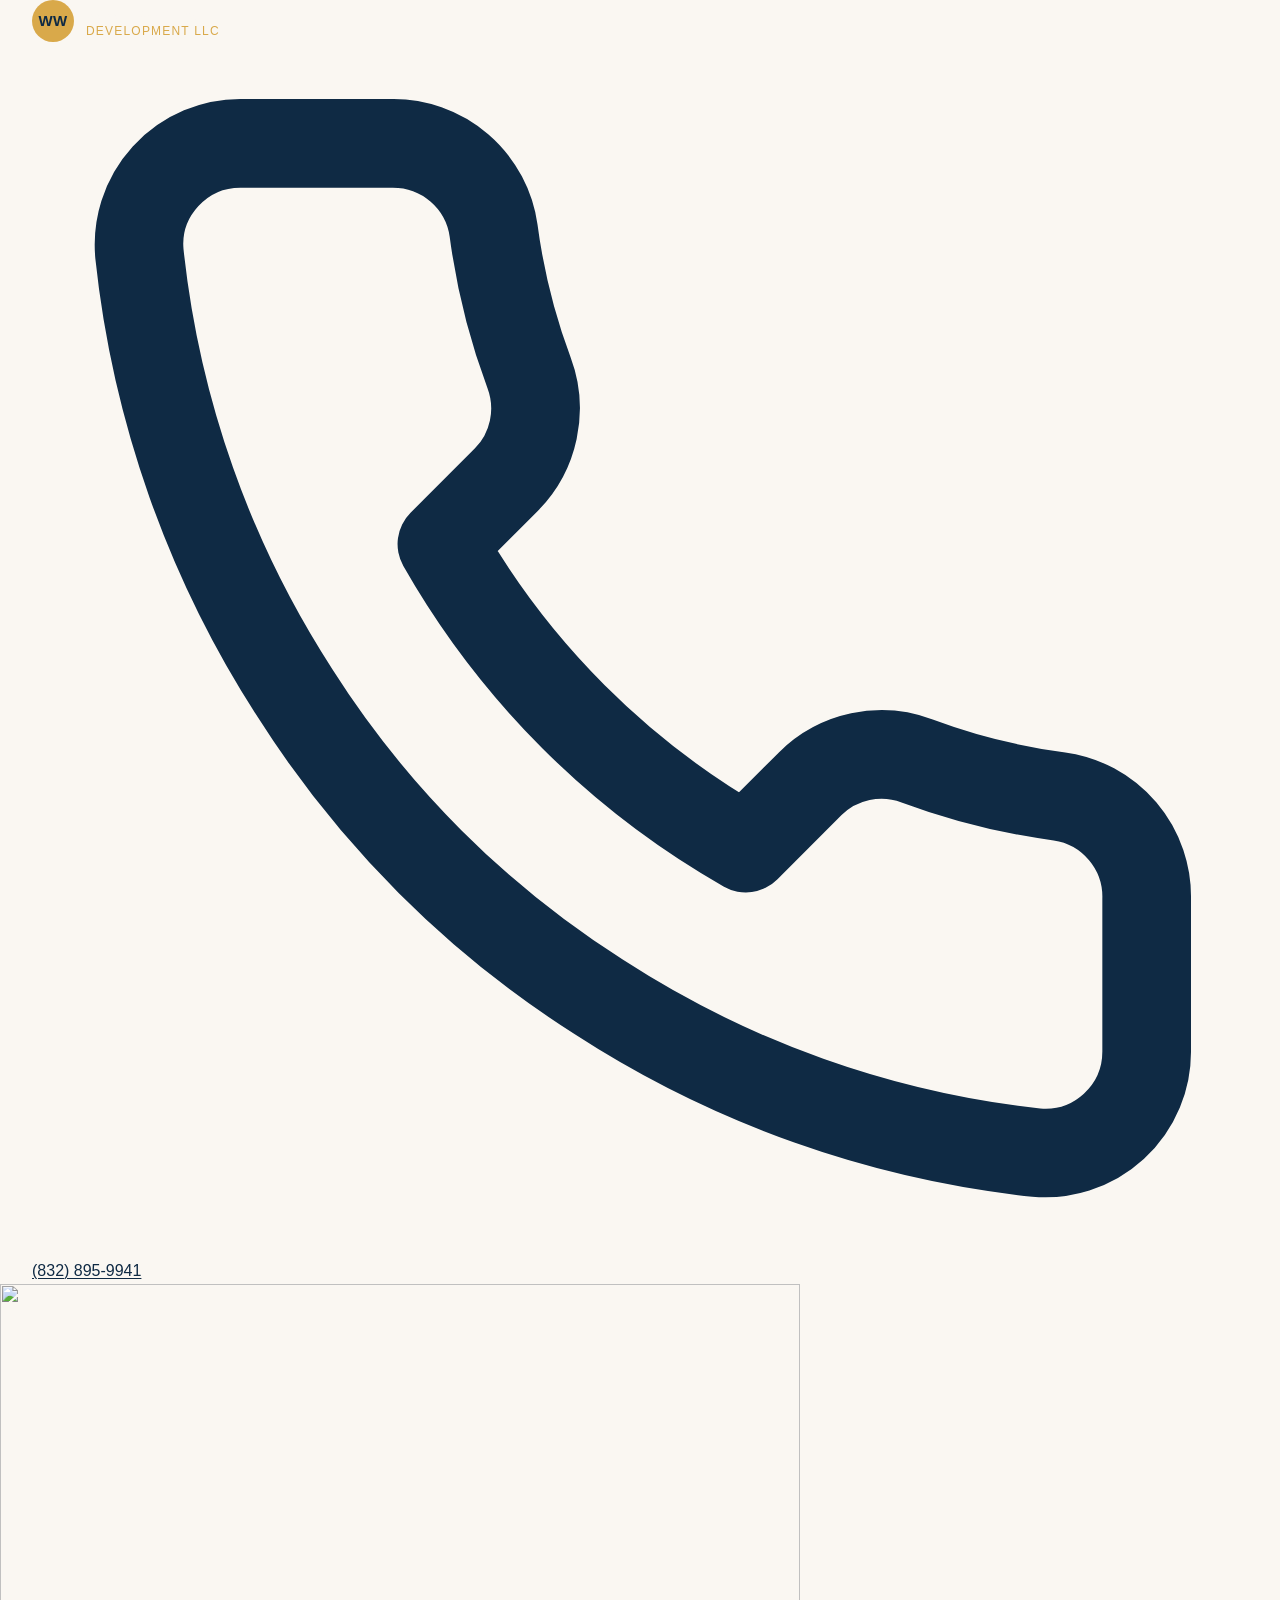
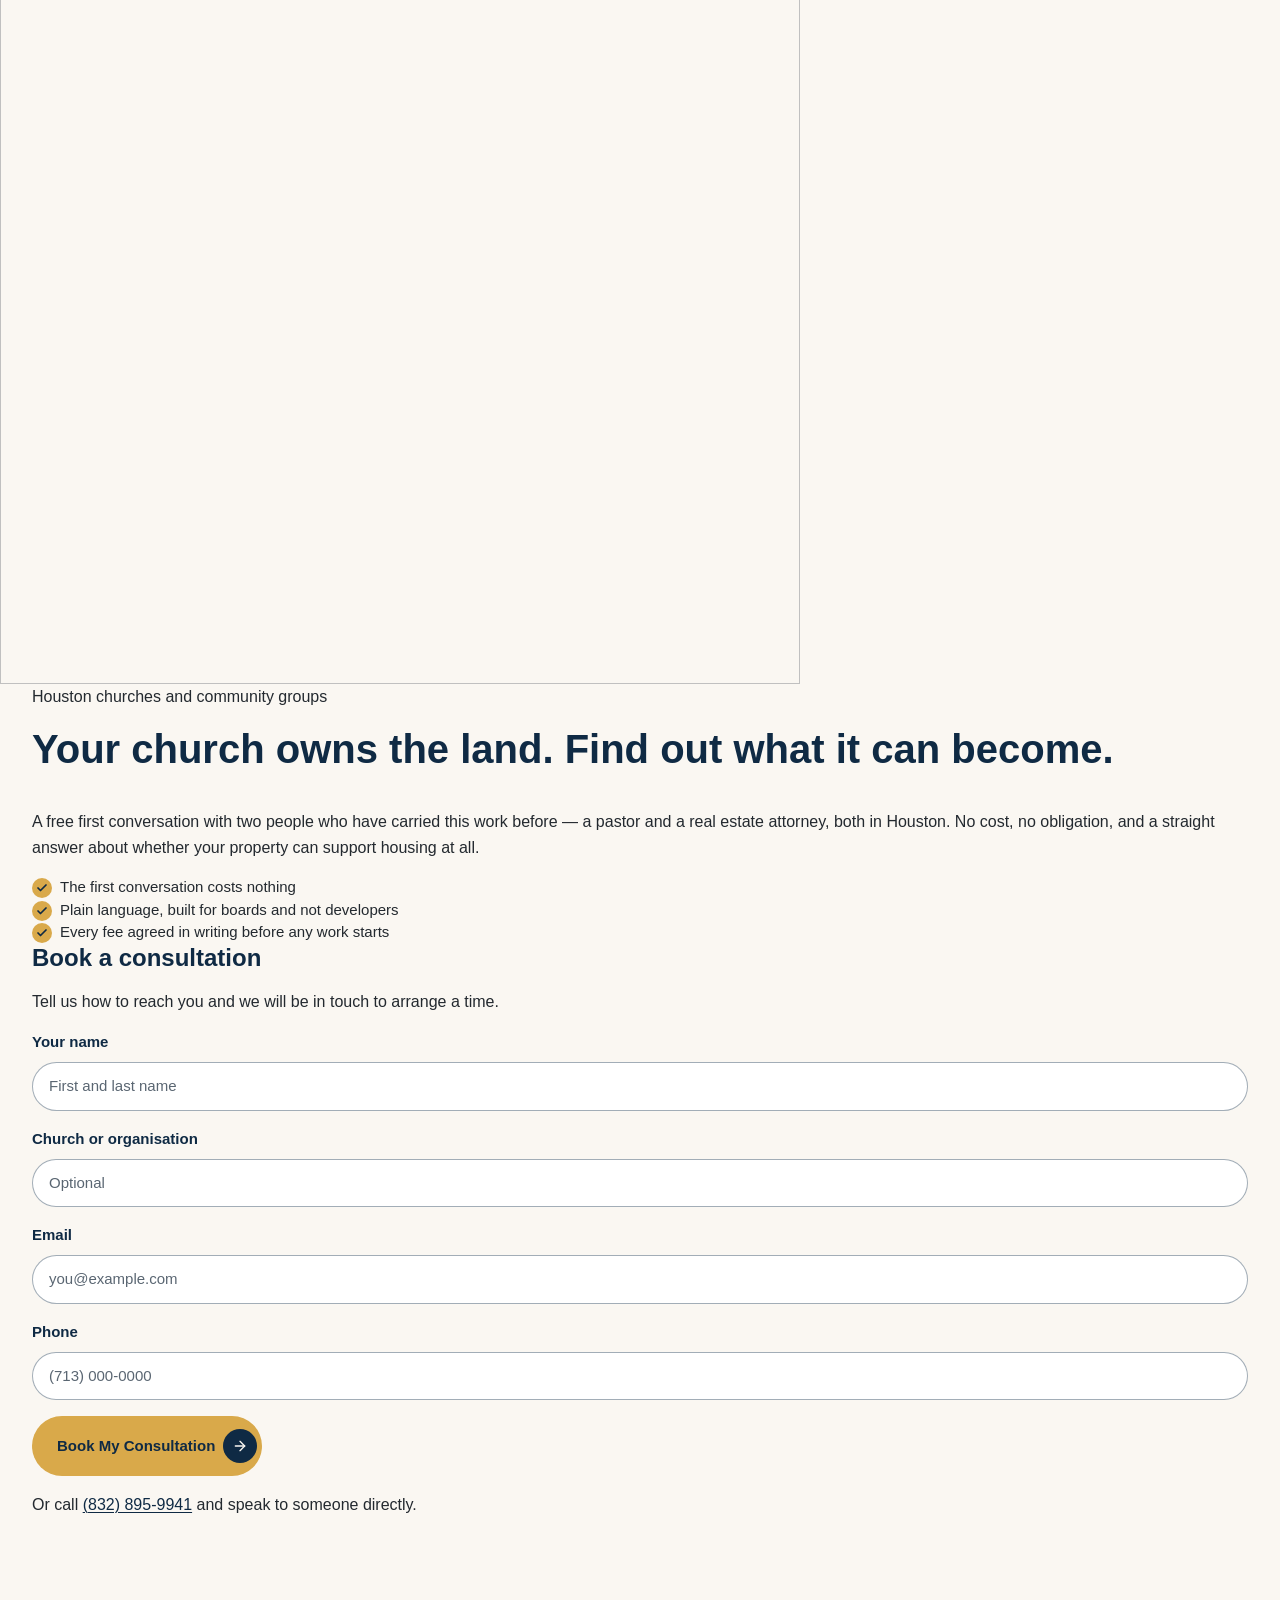
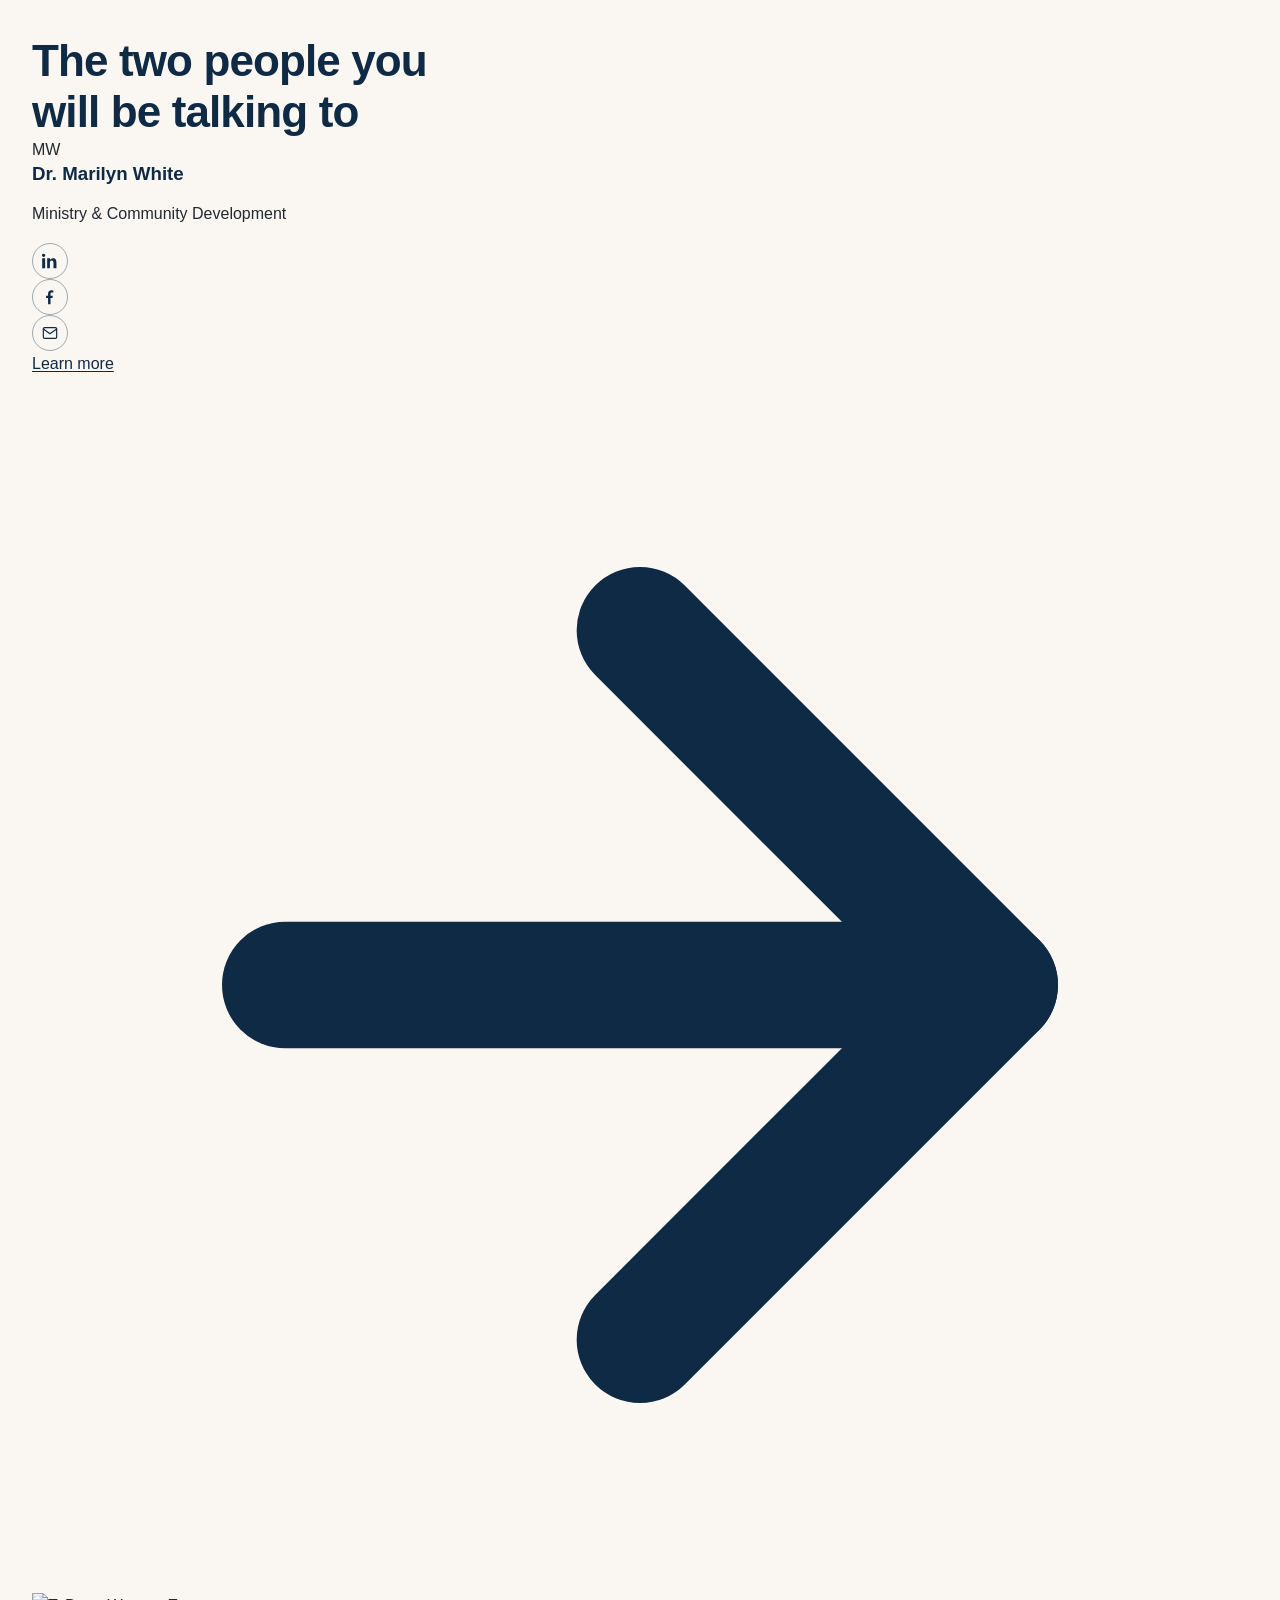
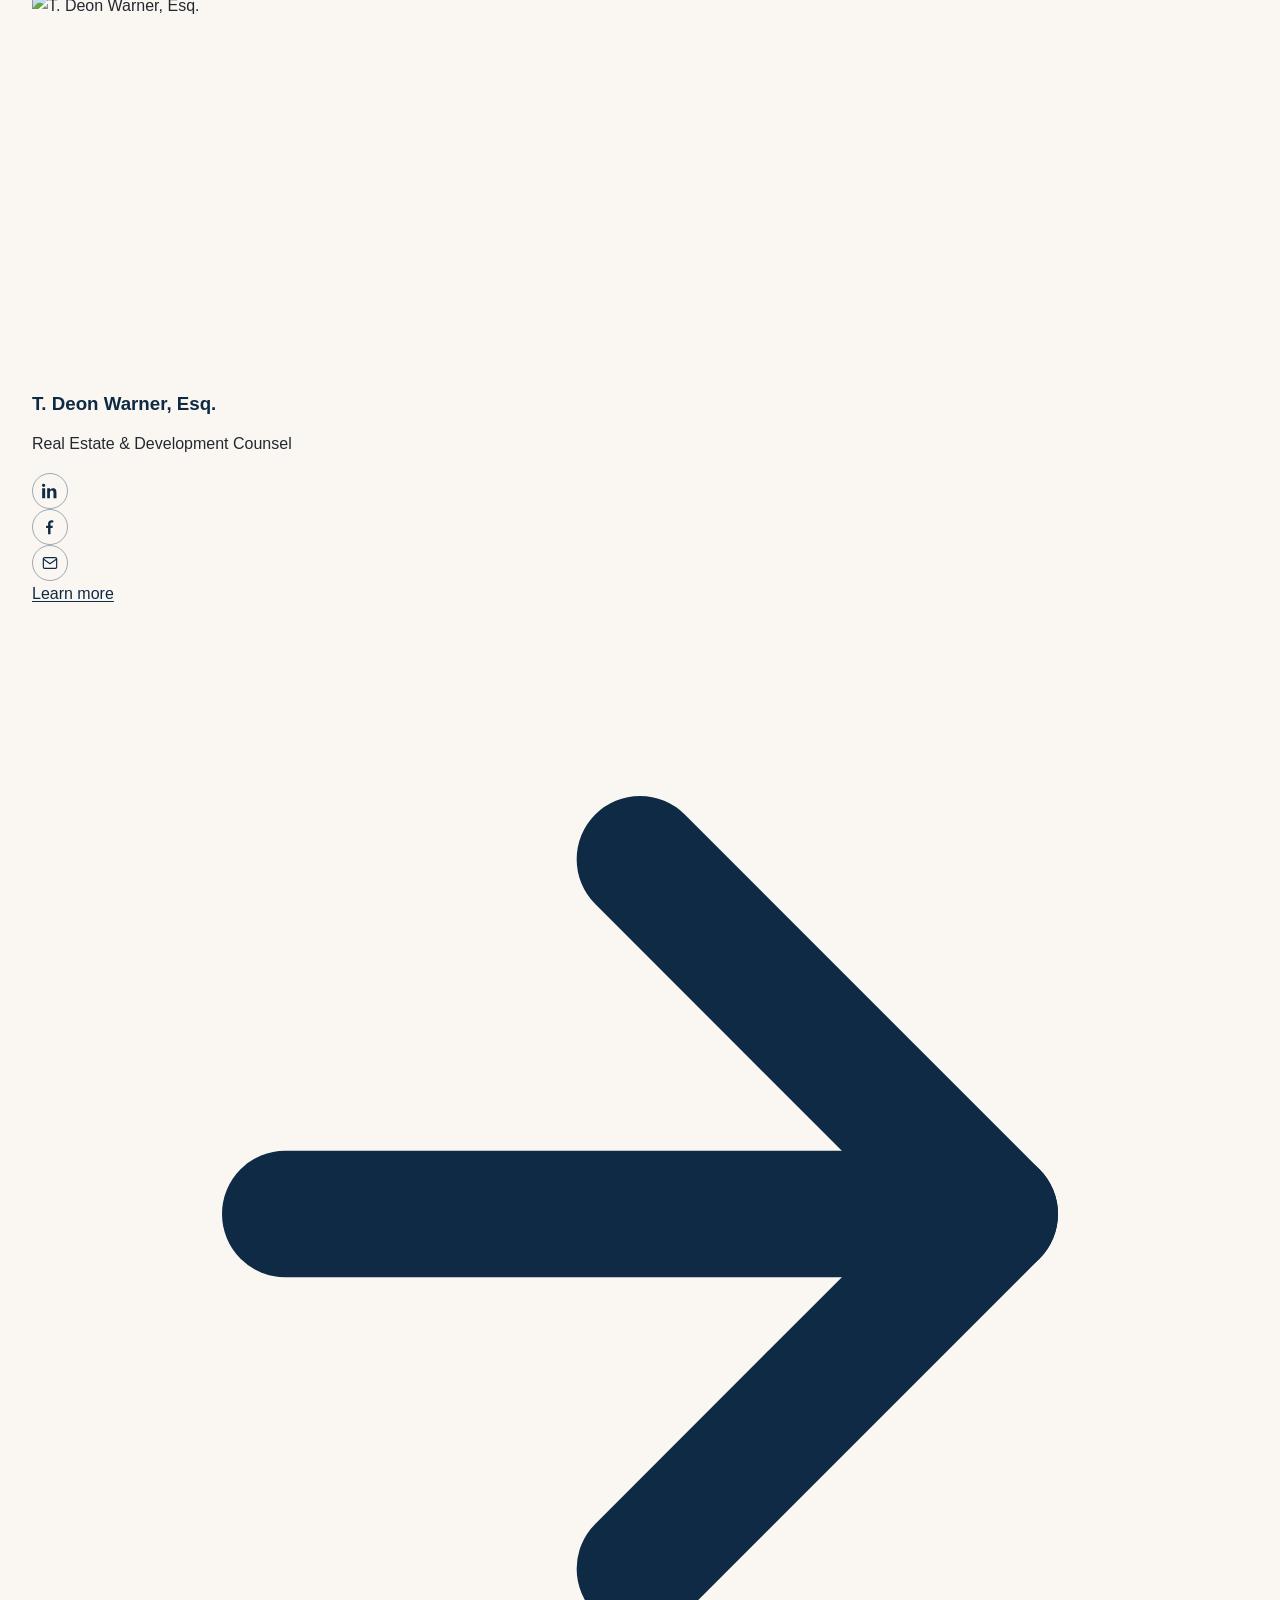
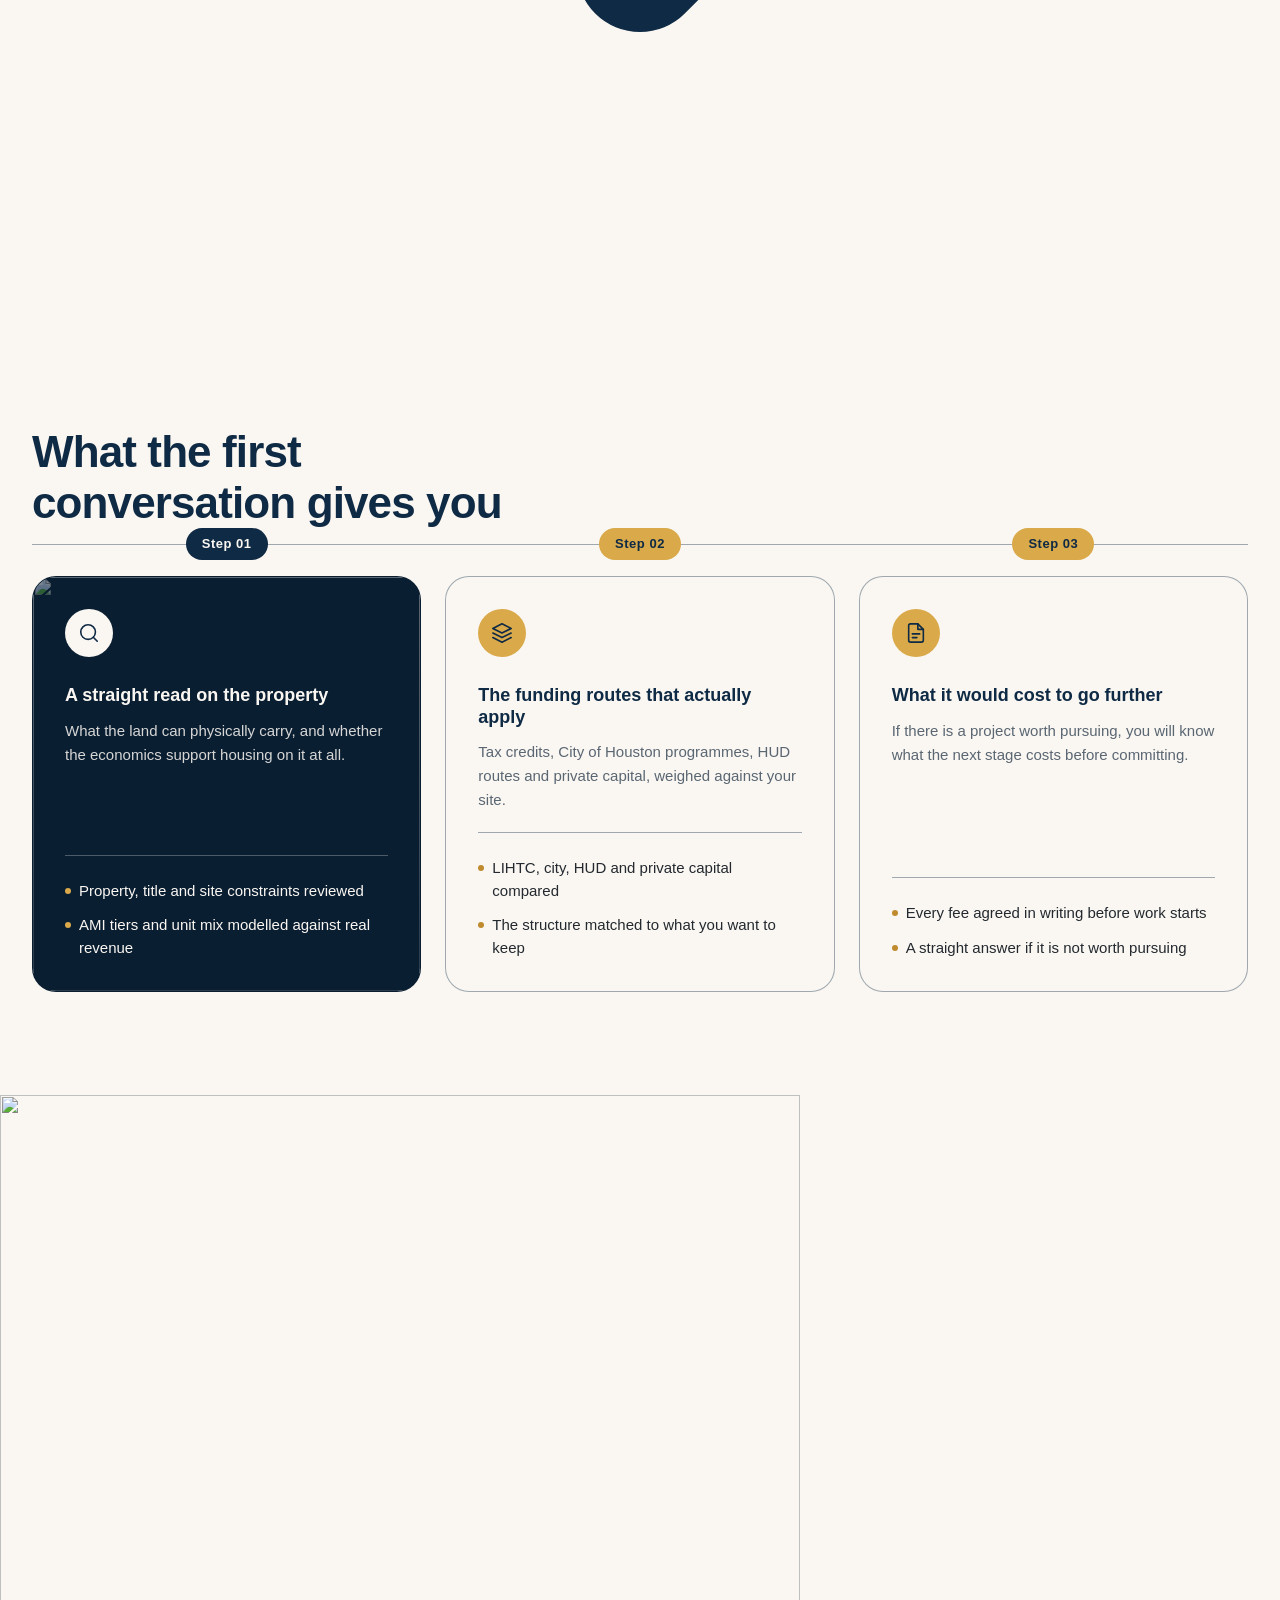
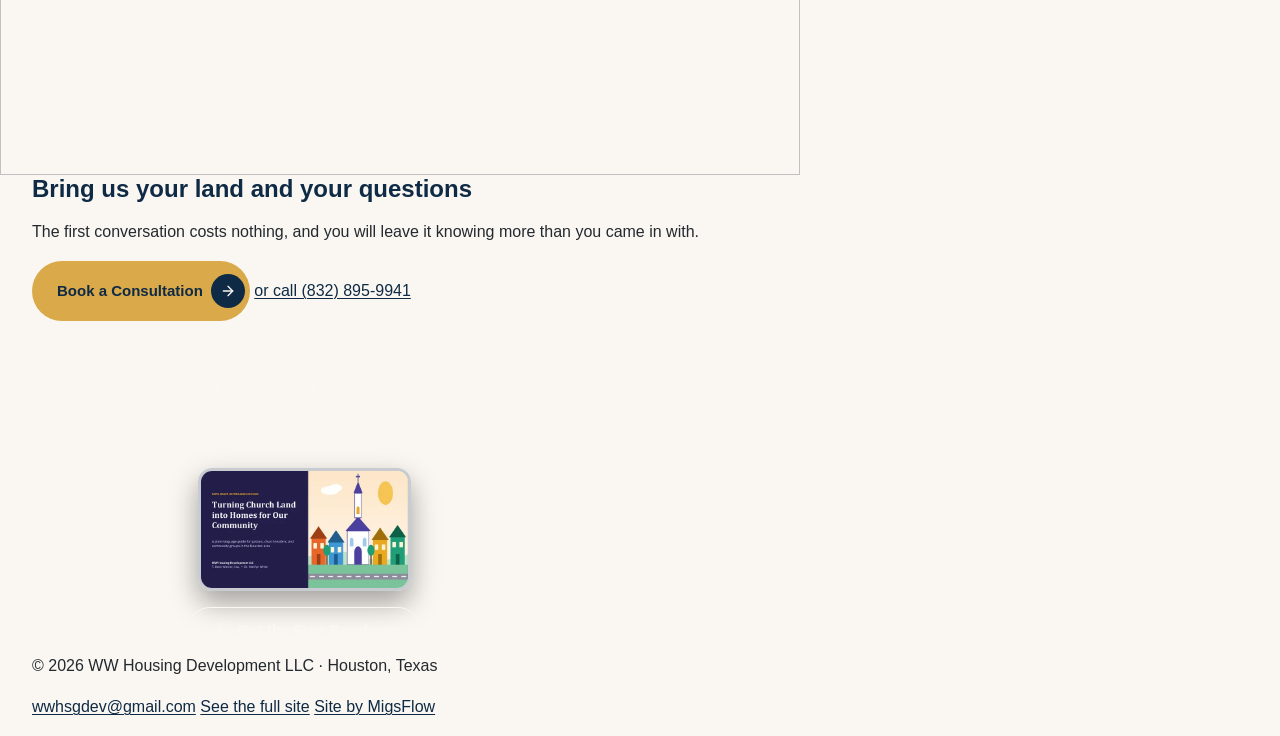
==== commit 249e0b97: "Update" ====
--- a/start/index.html
+++ b/start/index.html
@@ -174,7 +174,7 @@
           <h2 class="section-heading people__title" id="people-title">The two people you will be talking to</h2>
 
           <!--
-            Rev. Dr. White's portrait has not been supplied yet, so her card
+            Dr. White's portrait has not been supplied yet, so her card
             carries a monogram panel at the same size as the photograph. Swap
             it for a <picture> block matching Mr. Warner's when it arrives.
 
@@ -186,14 +186,14 @@
               <span class="person__photo person__photo--monogram" aria-hidden="true">MW</span>
 
               <div class="person__body">
-                <h3 class="person__name">Rev. Dr. Marilyn White</h3>
+                <h3 class="person__name">Dr. Marilyn White</h3>
                 <p class="person__role">Ministry &amp; Community Development</p>
 
                 <div class="person__foot">
                   <ul class="person__social">
-                    <li><a class="btn-icon" href="#" aria-label="Rev. Dr. Marilyn White on LinkedIn"><svg viewBox="0 0 24 24" fill="currentColor" aria-hidden="true"><path d="M4.98 3.5A2.5 2.5 0 1 1 2.49 1a2.5 2.5 0 0 1 2.49 2.5zM.25 8.02h4.47V23H.25zm7.5 0h4.28v2.05h.06a4.7 4.7 0 0 1 4.23-2.32c4.52 0 5.36 2.98 5.36 6.85V23h-4.47v-7.5c0-1.79-.03-4.09-2.49-4.09-2.5 0-2.88 1.95-2.88 3.96V23H7.75z" /></svg></a></li>
-                    <li><a class="btn-icon" href="#" aria-label="Rev. Dr. Marilyn White on Facebook"><svg viewBox="0 0 24 24" fill="currentColor" aria-hidden="true"><path d="M15.12 5.32H17V2.14A26.11 26.11 0 0 0 14.26 2C11.2 2 9.1 3.85 9.1 7.24v2.7H6.11v3.55H9.1V23h3.68v-9.51h2.99l.45-3.55h-3.44V7.59c0-1.02.28-2.27 1.34-2.27z" /></svg></a></li>
-                    <li><a class="btn-icon" href="mailto:wwhsgdev@gmail.com" aria-label="Email Rev. Dr. Marilyn White"><svg viewBox="0 0 24 24" fill="none" stroke="currentColor" stroke-width="1.75" stroke-linecap="round" stroke-linejoin="round" aria-hidden="true"><path d="M4 4h16a2 2 0 0 1 2 2v12a2 2 0 0 1-2 2H4a2 2 0 0 1-2-2V6a2 2 0 0 1 2-2z" /><polyline points="22 6 12 13 2 6" /></svg></a></li>
+                    <li><a class="btn-icon" href="#" aria-label="Dr. Marilyn White on LinkedIn"><svg viewBox="0 0 24 24" fill="currentColor" aria-hidden="true"><path d="M4.98 3.5A2.5 2.5 0 1 1 2.49 1a2.5 2.5 0 0 1 2.49 2.5zM.25 8.02h4.47V23H.25zm7.5 0h4.28v2.05h.06a4.7 4.7 0 0 1 4.23-2.32c4.52 0 5.36 2.98 5.36 6.85V23h-4.47v-7.5c0-1.79-.03-4.09-2.49-4.09-2.5 0-2.88 1.95-2.88 3.96V23H7.75z" /></svg></a></li>
+                    <li><a class="btn-icon" href="#" aria-label="Dr. Marilyn White on Facebook"><svg viewBox="0 0 24 24" fill="currentColor" aria-hidden="true"><path d="M15.12 5.32H17V2.14A26.11 26.11 0 0 0 14.26 2C11.2 2 9.1 3.85 9.1 7.24v2.7H6.11v3.55H9.1V23h3.68v-9.51h2.99l.45-3.55h-3.44V7.59c0-1.02.28-2.27 1.34-2.27z" /></svg></a></li>
+                    <li><a class="btn-icon" href="mailto:wwhsgdev@gmail.com" aria-label="Email Dr. Marilyn White"><svg viewBox="0 0 24 24" fill="none" stroke="currentColor" stroke-width="1.75" stroke-linecap="round" stroke-linejoin="round" aria-hidden="true"><path d="M4 4h16a2 2 0 0 1 2 2v12a2 2 0 0 1-2 2H4a2 2 0 0 1-2-2V6a2 2 0 0 1 2-2z" /><polyline points="22 6 12 13 2 6" /></svg></a></li>
                   </ul>
 
                   <a class="person__link" href="../html/about.html#panel-white">
@@ -367,6 +367,26 @@
 
             <a class="closer__call" href="tel:+18328959941">or call (832) 895-9941</a>
           </div>
+
+          <!-- Secondary route for visitors not ready to get in touch: the
+               brochure, downloaded straight from here. Small copy of the PDF's
+               cover, rendered into images/brochure/. -->
+          <div class="closer__brochure">
+            <p class="closer__brochure-text">
+              Not ready to talk yet? Download our free client overview, a plain-language guide to turning
+              church land into homes, to read at your own pace and share with your board.
+            </p>
+
+            <picture class="closer__brochure-cover">
+              <source srcset="../images/brochure/brochure-cover-m.webp" type="image/webp" />
+              <img src="../images/brochure/brochure-cover-m.jpg" alt="Cover of the brochure: Turning Church Land into Homes for Our Community" width="640" height="360" decoding="async" loading="lazy" />
+            </picture>
+
+            <a class="btn btn--ghost btn--icon-lead btn--bounce" href="../downloads/WW-Housing-Client-Overview.pdf" download>
+              <svg viewBox="0 0 24 24" fill="none" stroke="currentColor" stroke-width="2" stroke-linecap="round" stroke-linejoin="round" aria-hidden="true"><path d="M21 15v4a2 2 0 0 1-2 2H5a2 2 0 0 1-2-2v-4" /><polyline points="7 10 12 15 17 10" /><line x1="12" y1="15" x2="12" y2="3" /></svg>
+              Get the Free Brochure
+            </a>
+          </div>
         </div>
       </section>
     </main>
--- a/css/global.css
+++ b/css/global.css
@@ -0,0 +1,3329 @@
+/* ==========================================================================
+   WW Housing Development LLC — global.css
+   Site-wide tokens, reset, typography, buttons, site header and navigation.
+
+   MOBILE FIRST: base rules target the smallest practical viewport.
+   Larger layouts are added with min-width queries only (handbook §12).
+   ========================================================================== */
+
+/* --------------------------------------------------------------------------
+   1. Fonts
+   Inter Tight, self-hosted from /fonts — no font CDN (handbook §5).
+   Only the four weights the site actually uses are declared: 400 body,
+   500 navigation links, 600 buttons, 700 headings and emphasis.
+   The 200, 300 and 800 files sit unused in /fonts; declare them here only
+   if a design need appears.
+   -------------------------------------------------------------------------- */
+@font-face {
+  font-family: "Inter Tight";
+  src: url("../fonts/inter-tight-v9-latin-regular.woff2") format("woff2");
+  font-weight: 400;
+  font-style: normal;
+  font-display: swap;
+}
+
+@font-face {
+  font-family: "Inter Tight";
+  src: url("../fonts/inter-tight-v9-latin-500.woff2") format("woff2");
+  font-weight: 500;
+  font-style: normal;
+  font-display: swap;
+}
+
+@font-face {
+  font-family: "Inter Tight";
+  src: url("../fonts/inter-tight-v9-latin-600.woff2") format("woff2");
+  font-weight: 600;
+  font-style: normal;
+  font-display: swap;
+}
+
+@font-face {
+  font-family: "Inter Tight";
+  src: url("../fonts/inter-tight-v9-latin-700.woff2") format("woff2");
+  font-weight: 700;
+  font-style: normal;
+  font-display: swap;
+}
+
+/* --------------------------------------------------------------------------
+   2. Design
+   -------------------------------------------------------------------------- */
+:root {
+  /* Brand color — swap these six values when the client confirms a palette */
+  --clr-primary: #0f2a44;        /* navy — bars, headings, primary buttons   */
+  --clr-primary-deep: #0a1e32;   /* navy, darker — hovers, mobile nav panel  */
+  --clr-accent: #c08a2e;         /* brass — rules, icons, accent hover       */
+  --clr-accent-light: #d9a94a;   /* brass, lighter — CTA fill, on-navy accent*/
+  --clr-surface: #faf7f2;        /* cream — page and utility-bar ground      */
+  --clr-surface-alt: #ffffff;    /* white — sections lifted off the cream    */
+  --clr-body: #23292f;           /* charcoal — body copy                     */
+  --clr-muted: #5a6672;          /* slate — labels, captions, form hints     */
+
+  --clr-line: rgba(15, 42, 68, 0.384);
+  --clr-line-on-dark: rgba(250, 247, 242, 0.18);
+
+  /* Typography */
+  /* Fallbacks are metrically close to Inter Tight to limit layout shift */
+  --ff-heading: "Inter Tight", "Helvetica Neue", Arial, system-ui, sans-serif;
+  --ff-body: "Inter Tight", "Helvetica Neue", Arial, system-ui, sans-serif;
+
+  --fs-100: 0.75rem;
+  --fs-200: 0.8125rem;
+  --fs-300: 0.9375rem;
+  --fs-400: 1rem;
+  --fs-500: 1.125rem;
+  --fs-700: clamp(1.75rem, 5vw, 2.5rem);
+
+  --fw-regular: 400;
+  --fw-medium: 500;
+  --fw-semibold: 600;
+  --fw-bold: 700;
+
+  /* Spacing */
+  --space-2xs: 0.25rem;
+  --space-xs: 0.5rem;
+  --space-sm: 0.75rem;
+  --space-md: 1rem;
+  --space-lg: 1.5rem;
+  --space-xl: 2rem;
+  --space-2xl: 3rem;
+
+  /* Radius — generous by default for a friendlier, less corporate feel */
+  --radius-sm: 0.5rem;
+  --radius-md: 0.875rem;
+  --radius-lg: 1.5rem;
+  --radius-pill: 62.4375rem;
+
+  /* Motion */
+  --t-fast: 180ms;
+  --t-base: 260ms;
+  --t-panel: 380ms;
+  --t-slow: 420ms;
+  --ease-out: cubic-bezier(0.22, 0.61, 0.36, 1);
+
+  /* Layout */
+  --section-space: clamp(3.5rem, 8vw, 7rem);
+  /* Depth of the curved edge a .curve-out section hangs into the next one */
+  --curve-height: clamp(2.5rem, 6vw, 6rem);
+  --container-max: 80rem;
+  --container-pad: clamp(1rem, 4vw, 2rem);
+  --nav-bar-height: 4.5rem;
+  /* Fixed so the sticky header can offset the utility bar out of view */
+  --utility-bar-height: 4.75rem;
+}
+
+/* --------------------------------------------------------------------------
+   3. Reset and base
+   -------------------------------------------------------------------------- */
+*,
+*::before,
+*::after {
+  box-sizing: border-box;
+}
+
+html {
+  -webkit-text-size-adjust: 100%;
+  scroll-behavior: smooth;
+}
+
+body {
+  margin: 0;
+  background-color: var(--clr-surface);
+  color: var(--clr-body);
+  font-family: var(--ff-body);
+  font-size: var(--fs-400);
+  line-height: 1.6;
+  -webkit-font-smoothing: antialiased;
+}
+
+
+/* Set by global.js while the mobile nav panel is open */
+body.has-open-nav {
+  overflow: hidden;
+}
+
+h1,
+h2,
+h3,
+h4 {
+  margin: 0 0 var(--space-md);
+  font-family: var(--ff-heading);
+  font-weight: var(--fw-bold);
+  line-height: 1.2;
+  color: var(--clr-primary);
+}
+
+h1 {
+  font-size: var(--fs-700);
+}
+
+p {
+  margin: 0 0 var(--space-md);
+}
+
+a {
+  color: var(--clr-primary);
+  text-decoration-thickness: 1px;
+  text-underline-offset: 0.15em;
+}
+
+ul,
+ol {
+  margin: 0;
+  padding: 0;
+  list-style: none;
+}
+
+figure,
+blockquote {
+  margin: 0;
+}
+
+img,
+svg {
+  display: block;
+  max-width: 100%;
+}
+
+button {
+  font: inherit;
+  color: inherit;
+}
+
+:focus-visible {
+  outline: 2px solid var(--clr-accent-light);
+  outline-offset: 3px;
+  border-radius: var(--radius-sm);
+}
+
+.bold {
+ font-weight: bold;
+}
+
+/* --------------------------------------------------------------------------
+   4. Utilities
+   -------------------------------------------------------------------------- */
+.container {
+  width: 100%;
+  max-width: var(--container-max);
+  margin-inline: auto;
+  padding-inline: var(--container-pad);
+}
+
+.visually-hidden {
+  position: absolute;
+  width: 1px;
+  height: 1px;
+  margin: -1px;
+  padding: 0;
+  overflow: hidden;
+  clip-path: inset(50%);
+  white-space: nowrap;
+  border: 0;
+}
+
+.skip-link {
+  position: absolute;
+  top: var(--space-xs);
+  left: var(--space-xs);
+  z-index: 200;
+  padding: var(--space-xs) var(--space-md);
+  border-radius: var(--radius-pill);
+  background-color: var(--clr-accent-light);
+  color: var(--clr-primary);
+  font-size: var(--fs-300);
+  font-weight: var(--fw-semibold);
+  text-decoration: none;
+  transform: translateY(-200%);
+  transition: transform var(--t-fast) var(--ease-out);
+}
+
+.skip-link:focus-visible {
+  transform: translateY(0);
+}
+
+/* Vertical rhythm shared by every page section */
+.section {
+  padding-block: var(--section-space);
+}
+
+/* Small pill label that opens a section, e.g. "About Us" */
+.section-badge {
+  display: inline-flex;
+  align-items: center;
+  gap: var(--space-xs);
+  margin: 0;
+  padding: var(--space-2xs) var(--space-sm) var(--space-2xs) var(--space-xs);
+  border-radius: var(--radius-pill);
+  background-color: rgba(15, 42, 68, 0.07);
+  color: var(--clr-primary);
+  font-size: var(--fs-200);
+  font-weight: var(--fw-semibold);
+  letter-spacing: 0.04em;
+}
+
+.section-badge__dot {
+  width: 0.5rem;
+  height: 0.5rem;
+  flex: none;
+  border-radius: 50%;
+  background-color: var(--clr-accent);
+}
+
+/* Centred section opener: badge, heading, lead paragraph */
+.section-header {
+  display: flex;
+  flex-direction: column;
+  align-items: center;
+  gap: var(--space-md);
+  margin-bottom: var(--space-2xl);
+  text-align: center;
+}
+
+.section-heading {
+  margin: 0;
+  max-width: 22ch;
+  font-size: clamp(1.75rem, 5vw, 2.75rem);
+  line-height: 1.15;
+  letter-spacing: -0.02em;
+  text-wrap: balance;
+}
+
+.section-intro {
+  margin: 0;
+  max-width: 56ch;
+  color: var(--clr-muted);
+  font-size: var(--fs-400);
+  line-height: 1.65;
+}
+
+/* Left-aligned variant */
+.section-header--start {
+  align-items: flex-start;
+  text-align: left;
+}
+
+/* Split variant: heading and lead paragraph share a row on wide screens.
+   A centred column of text in a 1400px viewport leaves most of the row empty;
+   this fills it and gives the section a proper shoulder. */
+.section-header--split {
+  align-items: flex-start;
+  text-align: left;
+}
+
+.section-header--split .section-heading {
+  max-width: 20ch;
+}
+
+@media (min-width: 64em) {
+  .section-header--split {
+    display: grid;
+    grid-template-columns: minmax(0, 1.1fr) minmax(0, 1fr);
+    gap: var(--space-2xl);
+    align-items: end;
+  }
+
+  .section-header--split .section-intro {
+    max-width: 46ch;
+    padding-bottom: 0.35rem;
+  }
+}
+
+/* Icon + heading + copy, used in feature grids */
+.feature {
+  display: flex;
+  align-items: flex-start;
+  gap: var(--space-sm);
+}
+
+.feature__icon {
+  display: inline-flex;
+  align-items: center;
+  justify-content: center;
+  width: 2.75rem;
+  height: 2.75rem;
+  flex: none;
+  border-radius: 50%;
+  background-color: var(--clr-accent-light);
+  color: var(--clr-primary);
+}
+
+.feature__icon svg {
+  width: 1.25rem;
+  height: 1.25rem;
+}
+
+.feature__body {
+  min-width: 0;
+}
+
+.feature__title {
+  margin: 0 0 var(--space-2xs);
+  font-size: var(--fs-400);
+  font-weight: var(--fw-bold);
+}
+
+.feature__text {
+  margin: 0;
+  color: var(--clr-muted);
+  font-size: var(--fs-300);
+  line-height: 1.6;
+}
+
+/* Ticked list item */
+.check {
+  display: flex;
+  align-items: flex-start;
+  gap: var(--space-xs);
+  color: var(--clr-body);
+  font-size: var(--fs-300);
+  line-height: 1.5;
+}
+
+.check__icon {
+  display: inline-flex;
+  align-items: center;
+  justify-content: center;
+  width: 1.25rem;
+  height: 1.25rem;
+  flex: none;
+  margin-top: 0.125rem;
+  border-radius: 50%;
+  background-color: var(--clr-accent-light);
+  color: var(--clr-primary);
+}
+
+.check__icon svg {
+  width: 0.75rem;
+  height: 0.75rem;
+}
+
+/* Hand-drawn brass underline beneath a word inside a heading.
+   Wrap the word: <span class="mark-underline">Homes</span>
+
+   inline-block keeps the word and its mark from being split by a line break,
+   and the padding-bottom reserves the room the mark occupies so it can never
+   collide with whatever follows the heading. The mark is a pseudo-element, so
+   it stays out of the accessibility tree with no aria needed. */
+.mark-underline {
+  position: relative;
+  display: inline-block;
+  padding-bottom: 0.5em;
+}
+
+.mark-underline::after {
+  content: "";
+  position: absolute;
+  /* Overshoots the word slightly at both ends, the way a drawn stroke would */
+  left: -5%;
+  right: -5%;
+  bottom: 0.05em;
+  /* Width comes from the insets; the ratio then sets the height, so the
+     stroke is never squashed whatever the heading size */
+  aspect-ratio: 1399 / 187;
+  background-image: url("../images/svg-backgrounds/5-point-wide-underline.svg");
+  background-repeat: no-repeat;
+  background-size: 100% 100%;
+  pointer-events: none;
+}
+
+/* Uppercase text link with a trailing arrow */
+.link-arrow {
+  display: inline-flex;
+  align-items: center;
+  gap: var(--space-xs);
+  color: var(--clr-primary);
+  font-size: var(--fs-200);
+  font-weight: var(--fw-bold);
+  letter-spacing: 0.08em;
+  text-transform: uppercase;
+  text-decoration: none;
+}
+
+.link-arrow svg {
+  width: 0.875rem;
+  height: 0.875rem;
+  flex: none;
+  color: var(--clr-accent);
+  transition: transform var(--t-base) var(--ease-out);
+}
+
+.link-arrow:hover svg,
+.link-arrow:focus-visible svg {
+  transform: translate(0.15rem, -0.15rem);
+}
+
+/* Underline is drawn rather than declared, so it can sweep in from the left.
+   Scoped to the label so it stops short of the arrow. */
+.link-arrow__label {
+  position: relative;
+}
+
+.link-arrow__label::after {
+  content: "";
+  position: absolute;
+  left: 0;
+  right: 0;
+  bottom: -0.35em;
+  height: 2px;
+  border-radius: 2px;
+  background-color: var(--clr-accent);
+  transform: scaleX(0);
+  transform-origin: left center;
+  transition: transform var(--t-slow) var(--ease-out);
+}
+
+.link-arrow:hover .link-arrow__label::after,
+.link-arrow:focus-visible .link-arrow__label::after {
+  transform: scaleX(1);
+}
+
+/* Overlapping circular portraits */
+.avatar-stack {
+  display: flex;
+  align-items: center;
+}
+
+.avatar-stack li + li {
+  margin-left: -0.875rem;
+}
+
+.avatar-stack img {
+  width: 3rem;
+  height: 3rem;
+  border: 2px solid var(--clr-surface);
+  border-radius: 50%;
+  background-color: var(--clr-primary);
+  object-fit: cover;
+}
+
+.avatar-stack--sm img {
+  width: 2.25rem;
+  height: 2.25rem;
+}
+
+.avatar-stack--sm li + li {
+  margin-left: -0.625rem;
+}
+
+/* Portrait + pull quote + attribution */
+.quote-card {
+  display: flex;
+  align-items: stretch;
+  gap: 0;
+  overflow: hidden;
+  border-radius: var(--radius-lg);
+  background-color: rgba(15, 42, 68, 0.06);
+}
+
+.quote-card__photo {
+  width: clamp(5.5rem, 26%, 10rem);
+  flex: none;
+  background-color: rgba(15, 42, 68, 0.12);
+}
+
+.quote-card__photo img {
+  width: 100%;
+  height: 100%;
+  object-fit: cover;
+}
+
+.quote-card__body {
+  display: flex;
+  flex-direction: column;
+  gap: var(--space-sm);
+  padding: var(--space-md);
+}
+
+.quote-card__quote p {
+  margin: 0;
+  font-size: var(--fs-300);
+  font-weight: var(--fw-medium);
+  line-height: 1.55;
+  color: var(--clr-primary);
+}
+
+.quote-card__cite {
+  display: flex;
+  flex-direction: column;
+  padding-top: var(--space-sm);
+  border-top: 1px solid var(--clr-line);
+  font-style: normal;
+}
+
+.quote-card__name {
+  font-size: var(--fs-300);
+  font-weight: var(--fw-bold);
+  color: var(--clr-primary);
+}
+
+.quote-card__role {
+  font-size: var(--fs-200);
+  color: var(--clr-muted);
+}
+
+/* --------------------------------------------------------------------------
+   5. Buttons
+   -------------------------------------------------------------------------- */
+.btn {
+  position: relative;
+  isolation: isolate;
+  overflow: hidden;
+  display: inline-flex;
+  align-items: center;
+  justify-content: center;
+  gap: var(--space-xs);
+  min-height: 2.875rem;
+  padding: var(--space-sm) var(--space-lg);
+  border: 1px solid transparent;
+  border-radius: var(--radius-pill);
+  font-size: var(--fs-300);
+  font-weight: var(--fw-semibold);
+  line-height: 1.2;
+  text-align: center;
+  text-decoration: none;
+  cursor: pointer;
+  transition: border-color var(--t-slow) var(--ease-out),
+    color var(--t-slow) var(--ease-out);
+}
+
+/* The sweep. Sits behind the label via z-index -1, kept inside the button by
+   isolation: isolate, and clipped to the pill by overflow: hidden.
+   Each variant sets its own --btn-fill. */
+.btn::before {
+  content: "";
+  position: absolute;
+  inset: 0;
+  z-index: -1;
+  background-color: var(--btn-fill, transparent);
+  transform: scaleX(0);
+  transform-origin: left center;
+  transition: transform var(--t-slow) var(--ease-out);
+}
+
+.btn:hover::before,
+.btn:focus-visible::before {
+  transform: scaleX(1);
+}
+
+.btn__icon {
+  width: 1rem;
+  height: 1rem;
+  flex: none;
+  transition: transform var(--t-base) var(--ease-out);
+}
+
+.btn:hover .btn__icon {
+  transform: translate(0.15rem, -0.15rem);
+}
+
+/* Circular arrow badge seated inside the pill */
+.btn--with-badge {
+  padding-right: var(--space-2xs);
+}
+
+.btn__badge {
+  display: inline-flex;
+  align-items: center;
+  justify-content: center;
+  width: 2.125rem;
+  height: 2.125rem;
+  flex: none;
+  border-radius: 50%;
+  background-color: var(--clr-primary);
+  color: var(--clr-surface);
+  transition: transform var(--t-base) var(--ease-out);
+}
+
+.btn__badge svg {
+  width: 1rem;
+  height: 1rem;
+}
+
+.btn:hover .btn__badge {
+  transform: translateX(0.15rem);
+}
+
+.btn--accent {
+  --btn-fill: var(--clr-accent);
+  background-color: var(--clr-accent-light);
+  color: var(--clr-primary);
+}
+
+.btn--primary {
+  --btn-fill: var(--clr-primary-deep);
+  background-color: var(--clr-primary);
+  color: var(--clr-surface);
+}
+
+/* Outlined, for use on photography — fills cream and flips the label to navy */
+.btn--ghost {
+  --btn-fill: var(--clr-surface);
+  background-color: transparent;
+  border-color: var(--clr-surface);
+  color: var(--clr-surface);
+}
+
+.btn--ghost:hover,
+.btn--ghost:focus-visible {
+  color: var(--clr-primary);
+}
+
+/* Draws the eye: two quick hops, then still, repeating every 4 seconds.
+   Uses transform, so it stacks with the scroll fade-in (which uses translate). */
+.btn--bounce {
+  animation: btn-bounce 4s var(--ease-out) infinite;
+}
+
+.btn--bounce:hover,
+.btn--bounce:focus-visible {
+  animation-play-state: paused;
+}
+
+@keyframes btn-bounce {
+  0%,
+  12%,
+  24%,
+  100% {
+    transform: translateY(0);
+  }
+
+  6% {
+    transform: translateY(-0.5rem);
+  }
+
+  18% {
+    transform: translateY(-0.25rem);
+  }
+}
+
+@media (prefers-reduced-motion: reduce) {
+  .btn--bounce {
+    animation: none;
+  }
+}
+
+/* Leading line icon, e.g. the download arrow on the brochure buttons */
+.btn--icon-lead svg {
+  width: 1.125rem;
+  height: 1.125rem;
+  flex: none;
+}
+
+/* Circular icon button — outlined, used in the utility bar */
+.btn-icon {
+  display: inline-flex;
+  align-items: center;
+  justify-content: center;
+  width: 2.25rem;
+  height: 2.25rem;
+  border: 1px solid var(--clr-line);
+  border-radius: 50%;
+  background-color: transparent;
+  color: var(--clr-primary);
+  transition: background-color var(--t-base) var(--ease-out),
+    border-color var(--t-base) var(--ease-out),
+    color var(--t-base) var(--ease-out);
+}
+
+.btn-icon svg {
+  width: 1rem;
+  height: 1rem;
+}
+
+.btn-icon:hover,
+.btn-icon:focus-visible {
+  border-color: var(--clr-accent);
+  background-color: var(--clr-accent);
+  color: var(--clr-surface);
+}
+
+.btn-icon--on-dark {
+  border-color: var(--clr-line-on-dark);
+  color: var(--clr-surface);
+}
+
+.btn-icon--on-dark:hover,
+.btn-icon--on-dark:focus-visible {
+  border-color: var(--clr-accent-light);
+  background-color: var(--clr-accent-light);
+  color: var(--clr-primary);
+}
+
+/* ==========================================================================
+   6. Site header
+   ========================================================================== */
+.site-header {
+  position: sticky;
+  top: 0;
+  z-index: 100;
+}
+
+/* --------------------------------------------------------------------------
+   6a. Utility bar — hidden on phones, where the header collapses to a single
+   bar. Contact details stay reachable from the mobile nav panel and footer.
+   -------------------------------------------------------------------------- */
+.utility-bar {
+  display: none;
+  background-color: var(--clr-surface);
+  border-bottom: 1px solid var(--clr-line);
+}
+
+.utility-bar__inner {
+  display: flex;
+  align-items: stretch;
+  justify-content: space-between;
+  gap: var(--space-lg);
+  /* Fill the bar's fixed height so items centre and dividers run full height */
+  height: 100%;
+}
+
+.utility-bar__contacts {
+  display: flex;
+  align-items: stretch;
+  flex: 1 1 auto;
+}
+
+.utility-item {
+  display: flex;
+  align-items: center;
+  gap: var(--space-sm);
+  flex: 1 1 0;
+  padding: 0 var(--space-lg) 0 0;
+}
+
+.utility-item + .utility-item {
+  padding-left: var(--space-lg);
+  border-left: 1px solid var(--clr-line);
+  /* Stops the divider short of the bar's edges */
+  margin-block: var(--space-md);
+}
+
+.utility-item__icon {
+  display: inline-flex;
+  align-items: center;
+  justify-content: center;
+  width: 2.75rem;
+  height: 2.75rem;
+  flex: none;
+  border: 1px solid var(--clr-line);
+  border-radius: 50%;
+  color: var(--clr-primary);
+}
+
+.utility-item__icon svg {
+  width: 1.1875rem;
+  height: 1.1875rem;
+}
+
+.utility-item__text {
+  display: flex;
+  flex-direction: column;
+  gap: var(--space-2xs);
+  min-width: 0;
+}
+
+.utility-item__label {
+  color: var(--clr-muted);
+  font-size: var(--fs-200);
+  line-height: 1.2;
+}
+
+.utility-item__value {
+  font-family: var(--ff-heading);
+  font-size: var(--fs-400);
+  font-weight: var(--fw-bold);
+  line-height: 1.25;
+  color: var(--clr-primary);
+  text-decoration: none;
+  overflow-wrap: anywhere;
+  transition: color var(--t-base) var(--ease-out);
+}
+
+.utility-item__value:hover,
+.utility-item__value:focus-visible {
+  color: var(--clr-accent);
+}
+
+.utility-bar__social {
+  display: flex;
+  align-items: center;
+  gap: var(--space-xs);
+  flex: none;
+  padding-left: var(--space-lg);
+  border-left: 1px solid var(--clr-line);
+  /* Same inset as the contact dividers */
+  margin-block: var(--space-md);
+}
+
+/* --------------------------------------------------------------------------
+   6b. Main navigation bar
+   -------------------------------------------------------------------------- */
+.nav-bar {
+  background-color: var(--clr-primary);
+}
+
+.nav-bar__inner {
+  display: flex;
+  align-items: center;
+  justify-content: space-between;
+  gap: var(--space-md);
+  min-height: var(--nav-bar-height);
+}
+
+/* Brand lockup — replace .brand__mark with the client logo SVG when supplied */
+.brand {
+  display: inline-flex;
+  align-items: center;
+  gap: var(--space-sm);
+  flex: none;
+  text-decoration: none;
+}
+
+.brand__mark {
+  display: inline-flex;
+  align-items: center;
+  justify-content: center;
+  width: 2.625rem;
+  height: 2.625rem;
+  flex: none;
+  border-radius: 50%;
+  background-color: var(--clr-accent-light);
+  color: var(--clr-primary);
+  font-family: var(--ff-heading);
+  font-size: var(--fs-300);
+  font-weight: var(--fw-bold);
+  letter-spacing: 0.02em;
+  transition: background-color var(--t-base) var(--ease-out);
+}
+
+.brand:hover .brand__mark {
+  background-color: var(--clr-accent);
+}
+
+.brand__text {
+  display: flex;
+  flex-direction: column;
+}
+
+.brand__name {
+  font-family: var(--ff-heading);
+  font-size: var(--fs-500);
+  font-weight: var(--fw-bold);
+  line-height: 1.1;
+  color: var(--clr-surface);
+}
+
+.brand__suffix {
+  font-size: var(--fs-100);
+  font-weight: var(--fw-medium);
+  line-height: 1.2;
+  letter-spacing: 0.1em;
+  text-transform: uppercase;
+  color: var(--clr-accent-light);
+}
+
+/* Hamburger — visible up to the desktop breakpoint only */
+.nav-toggle {
+  display: inline-flex;
+  align-items: center;
+  justify-content: center;
+  width: 2.75rem;
+  height: 2.75rem;
+  flex: none;
+  padding: 0;
+  border: 1px solid var(--clr-line-on-dark);
+  border-radius: 50%;
+  background-color: transparent;
+  color: var(--clr-surface);
+  cursor: pointer;
+  transition: background-color var(--t-base) var(--ease-out),
+    border-color var(--t-base) var(--ease-out);
+}
+
+.nav-toggle:hover,
+.nav-toggle:focus-visible {
+  border-color: var(--clr-accent-light);
+  background-color: rgba(217, 169, 74, 0.16);
+}
+
+.nav-toggle__bars {
+  display: flex;
+  flex-direction: column;
+  gap: 0.3125rem;
+}
+
+.nav-toggle__bars span {
+  display: block;
+  width: 1.375rem;
+  height: 2px;
+  border-radius: 2px;
+  background-color: currentColor;
+}
+
+/* Close button inside the panel, aligned with the hamburger it replaces */
+.nav-close {
+  position: absolute;
+  top: calc((var(--nav-bar-height) - 2.5rem) / 2);
+  right: var(--space-lg);
+  display: inline-flex;
+  align-items: center;
+  justify-content: center;
+  width: 2.5rem;
+  height: 2.5rem;
+  padding: 0;
+  border: 1px solid var(--clr-line-on-dark);
+  border-radius: 50%;
+  background-color: transparent;
+  color: var(--clr-surface);
+  cursor: pointer;
+  transition: background-color var(--t-base) var(--ease-out),
+    border-color var(--t-base) var(--ease-out),
+    transform var(--t-base) var(--ease-out);
+}
+
+.nav-close svg {
+  width: 1.125rem;
+  height: 1.125rem;
+}
+
+.nav-close:hover,
+.nav-close:focus-visible {
+  border-color: var(--clr-accent-light);
+  background-color: rgba(217, 169, 74, 0.16);
+  transform: rotate(90deg);
+}
+
+/* --------------------------------------------------------------------------
+   6c. Primary nav — off-canvas panel on phones and tablets, sliding in from
+   the right edge. Becomes an inline row at the desktop breakpoint.
+   -------------------------------------------------------------------------- */
+.primary-nav {
+  position: fixed;
+  inset: 0 0 0 auto;
+  z-index: 120;
+  display: flex;
+  flex-direction: column;
+  gap: var(--space-xl);
+  width: min(20rem, 84vw);
+  padding: calc(var(--nav-bar-height) + var(--space-xl)) var(--space-lg)
+    var(--space-xl);
+  overflow-y: auto;
+  overscroll-behavior: contain;
+  background-color: var(--clr-primary-deep);
+  visibility: hidden;
+  transform: translateX(100%);
+  transition: transform var(--t-panel) var(--ease-out),
+    visibility 0s linear var(--t-panel);
+}
+
+.nav-is-open .primary-nav {
+  visibility: visible;
+  transform: translateX(0);
+  transition-delay: 0s;
+}
+
+.primary-nav__list {
+  display: flex;
+  flex-direction: column;
+}
+
+.primary-nav__list a {
+  display: block;
+  padding: var(--space-sm) var(--space-md);
+  border-radius: var(--radius-md);
+  color: var(--clr-surface);
+  font-size: var(--fs-500);
+  font-weight: var(--fw-medium);
+  text-decoration: none;
+  transition: background-color var(--t-base) var(--ease-out),
+    color var(--t-base) var(--ease-out);
+}
+
+.primary-nav__list a:hover,
+.primary-nav__list a:focus-visible {
+  background-color: rgba(250, 247, 242, 0.08);
+  color: var(--clr-accent-light);
+}
+
+.primary-nav__list a[aria-current="page"] {
+  color: var(--clr-accent-light);
+}
+
+/* --------------------------------------------------------------------------
+   Project Experience submenu
+
+   In the panel it is a disclosure: the chevron button opens the list in place.
+   In the desktop row it is a dropdown that opens on hover. Keyboard users get
+   it either way — focus landing on the parent link satisfies :focus-within,
+   which reveals the list and so makes its own links reachable by Tab.
+   -------------------------------------------------------------------------- */
+.primary-nav__row {
+  display: flex;
+  align-items: center;
+  gap: var(--space-2xs);
+}
+
+.primary-nav__row a {
+  flex: 1 1 auto;
+}
+
+.primary-nav__disclosure {
+  display: inline-flex;
+  align-items: center;
+  justify-content: center;
+  width: 2.25rem;
+  height: 2.25rem;
+  flex: none;
+  padding: 0;
+  border: 0;
+  border-radius: 50%;
+  background-color: transparent;
+  color: var(--clr-surface);
+  cursor: pointer;
+  transition: background-color var(--t-base) var(--ease-out),
+    color var(--t-base) var(--ease-out),
+    transform var(--t-base) var(--ease-out);
+}
+
+.primary-nav__disclosure svg {
+  width: 1rem;
+  height: 1rem;
+}
+
+.primary-nav__disclosure:hover,
+.primary-nav__disclosure:focus-visible {
+  background-color: rgba(250, 247, 242, 0.08);
+  color: var(--clr-accent-light);
+}
+
+.primary-nav__disclosure[aria-expanded="true"] {
+  color: var(--clr-accent-light);
+  transform: rotate(180deg);
+}
+
+/* Opens by growing a grid row from nothing, so the panel never has to guess a
+   height the project names might outgrow.
+
+   The row grows on the wrapper, not on the list: the trick needs exactly one
+   grid child, and three list items would take an explicit row each and stack
+   on top of one another. The wrapper holds the single row; the list inside it
+   does the clipping. */
+.primary-nav__drawer {
+  display: grid;
+  grid-template-rows: 0fr;
+  transition: grid-template-rows var(--t-panel) var(--ease-out);
+}
+
+.primary-nav__item--menu.is-open .primary-nav__drawer {
+  grid-template-rows: 1fr;
+}
+
+.primary-nav__submenu {
+  overflow: hidden;
+  min-height: 0;
+}
+
+.primary-nav__submenu > li:first-child {
+  padding-top: var(--space-2xs);
+}
+
+.primary-nav__submenu > li:last-child {
+  padding-bottom: var(--space-xs);
+}
+
+.primary-nav__submenu a {
+  padding-block: var(--space-xs);
+  padding-inline: var(--space-lg) var(--space-md);
+  color: rgba(250, 247, 242, 0.82);
+  font-size: var(--fs-300);
+  font-weight: var(--fw-regular);
+  line-height: 1.4;
+}
+
+/* Panel links fade in from the right, staggered behind the panel itself */
+.primary-nav__item,
+.primary-nav__cta,
+.primary-nav__contact {
+  opacity: 0;
+  transform: translateX(1.25rem);
+  transition: opacity var(--t-base) var(--ease-out),
+    transform var(--t-base) var(--ease-out);
+}
+
+.nav-is-open .primary-nav__item,
+.nav-is-open .primary-nav__cta,
+.nav-is-open .primary-nav__contact {
+  opacity: 1;
+  transform: translateX(0);
+}
+
+.nav-is-open .primary-nav__item:nth-child(1) { transition-delay: 140ms; }
+.nav-is-open .primary-nav__item:nth-child(2) { transition-delay: 200ms; }
+.nav-is-open .primary-nav__item:nth-child(3) { transition-delay: 260ms; }
+.nav-is-open .primary-nav__item:nth-child(4) { transition-delay: 320ms; }
+.nav-is-open .primary-nav__item:nth-child(5) { transition-delay: 380ms; }
+.nav-is-open .primary-nav__cta { transition-delay: 440ms; }
+.nav-is-open .primary-nav__contact { transition-delay: 500ms; }
+
+/* Contact details in the panel: the utility bar that carries them is hidden
+   below the desktop breakpoint, so the panel repeats them */
+.primary-nav__contact {
+  display: flex;
+  flex-direction: column;
+  gap: var(--space-md);
+  padding-top: var(--space-lg);
+  border-top: 1px solid var(--clr-line-on-dark);
+}
+
+.primary-nav__contact a {
+  display: flex;
+  align-items: center;
+  gap: var(--space-sm);
+  padding: var(--space-2xs) var(--space-md);
+  border-radius: var(--radius-md);
+  color: var(--clr-surface);
+  text-decoration: none;
+  transition: background-color var(--t-base) var(--ease-out);
+}
+
+.primary-nav__contact a:hover,
+.primary-nav__contact a:focus-visible {
+  background-color: rgba(250, 247, 242, 0.08);
+}
+
+.primary-nav__contact-icon {
+  display: inline-flex;
+  align-items: center;
+  justify-content: center;
+  width: 2.25rem;
+  height: 2.25rem;
+  flex: none;
+  border: 1px solid var(--clr-line-on-dark);
+  border-radius: 50%;
+  color: var(--clr-accent-light);
+}
+
+.primary-nav__contact-icon svg {
+  width: 1rem;
+  height: 1rem;
+}
+
+.primary-nav__contact-text {
+  display: flex;
+  flex-direction: column;
+  min-width: 0;
+}
+
+.primary-nav__contact-label {
+  color: rgba(250, 247, 242, 0.62);
+  font-size: var(--fs-100);
+  line-height: 1.3;
+}
+
+.primary-nav__contact-value {
+  font-size: var(--fs-300);
+  font-weight: var(--fw-semibold);
+  line-height: 1.35;
+  overflow-wrap: anywhere;
+}
+
+/* Dimmed backdrop behind the open panel */
+.nav-overlay {
+  position: fixed;
+  inset: 0;
+  z-index: 110;
+  background-color: rgba(10, 30, 50, 0.55);
+  opacity: 0;
+  pointer-events: none;
+  transition: opacity var(--t-panel) var(--ease-out);
+}
+
+.nav-is-open .nav-overlay {
+  opacity: 1;
+  pointer-events: auto;
+}
+
+/* ==========================================================================
+   7. Larger screens — min-width only
+   ========================================================================== */
+
+/* Tablet: a little more breathing room in the bar */
+@media (min-width: 48em) {
+  :root {
+    --nav-bar-height: 5rem;
+  }
+
+  .primary-nav {
+    width: min(24rem, 60vw);
+  }
+}
+
+/* Desktop: utility bar appears, nav becomes an inline row.
+   68em rather than 64em because the full page labels ("Fee Arrangement",
+   "Project Experience") overflow a 1024px row. Kept in sync with the
+   matchMedia query in js/global.js. */
+@media (min-width: 68em) {
+  /* Pull the utility bar above the viewport as the page scrolls so the
+     navigation bar alone stays pinned */
+  .site-header {
+    top: calc(var(--utility-bar-height) * -1);
+  }
+
+  .utility-bar {
+    display: block;
+    height: var(--utility-bar-height);
+  }
+
+  .nav-toggle,
+  .nav-close {
+    display: none;
+  }
+
+  .nav-overlay {
+    display: none;
+  }
+
+  .primary-nav {
+    position: static;
+    z-index: auto;
+    flex-direction: row;
+    align-items: center;
+    justify-content: flex-end;
+    gap: var(--space-md);
+    width: auto;
+    flex: 1 1 auto;
+    padding: 0;
+    overflow: visible;
+    background-color: transparent;
+    visibility: visible;
+    transform: none;
+    transition: none;
+  }
+
+  .primary-nav__list {
+    flex-direction: row;
+    align-items: center;
+    gap: var(--space-xs);
+    margin-inline: auto;
+  }
+
+  .primary-nav__list a {
+    padding: var(--space-xs);
+    border-radius: var(--radius-pill);
+    font-size: var(--fs-300);
+  }
+
+  .primary-nav__item,
+  .primary-nav__cta {
+    opacity: 1;
+    transform: none;
+    transition: none;
+  }
+
+  .primary-nav__contact {
+    display: none;
+  }
+
+  .nav-is-open .primary-nav__item,
+  .nav-is-open .primary-nav__cta {
+    transition-delay: 0s;
+  }
+
+  .primary-nav__cta {
+    flex: none;
+  }
+
+  /* ---- Project Experience dropdown ---- */
+  .primary-nav__item--menu {
+    position: relative;
+  }
+
+  /* The chevron on the link itself; the button is a panel control only */
+  .primary-nav__disclosure {
+    display: none;
+  }
+
+  .primary-nav__item--menu > .primary-nav__row > a::after {
+    content: "";
+    display: inline-block;
+    width: 0.4rem;
+    height: 0.4rem;
+    margin-left: 0.4rem;
+    border-right: 2px solid currentColor;
+    border-bottom: 2px solid currentColor;
+    transform: translateY(-0.15em) rotate(45deg);
+    transition: transform var(--t-base) var(--ease-out);
+  }
+
+  .primary-nav__item--menu:hover > .primary-nav__row > a::after,
+  .primary-nav__item--menu:focus-within > .primary-nav__row > a::after {
+    transform: translateY(0.05em) rotate(225deg);
+  }
+
+  /* visibility rather than display, so the links leave the tab order while the
+     list is shut but come back the moment the parent link takes focus */
+  .primary-nav__drawer {
+    position: absolute;
+    top: 100%;
+    left: 50%;
+    display: block;
+    width: max-content;
+    max-width: min(22rem, 70vw);
+    margin: 0;
+    padding: var(--space-xs);
+    border: 1px solid var(--clr-line-on-dark);
+    border-radius: var(--radius-md);
+    background-color: var(--clr-primary-deep);
+    box-shadow: 0 20px 44px rgba(10, 30, 50, 0.32);
+    visibility: hidden;
+    opacity: 0;
+    transform: translate(-50%, 0.35rem);
+    transition: opacity var(--t-base) var(--ease-out),
+      transform var(--t-base) var(--ease-out),
+      visibility 0s linear var(--t-base);
+  }
+
+  .primary-nav__submenu {
+    overflow: visible;
+  }
+
+  /* Bridges the gap between the row and the panel, so the cursor can travel
+     down to the list without passing over dead space and closing it */
+  .primary-nav__drawer::before {
+    content: "";
+    position: absolute;
+    inset: auto 0 100% 0;
+    height: var(--space-sm);
+  }
+
+  .primary-nav__item--menu:hover .primary-nav__drawer,
+  .primary-nav__item--menu:focus-within .primary-nav__drawer {
+    visibility: visible;
+    opacity: 1;
+    transform: translate(-50%, var(--space-xs));
+    transition-delay: 0s;
+  }
+
+  .primary-nav__submenu > li:first-child,
+  .primary-nav__submenu > li:last-child {
+    padding: 0;
+  }
+
+  .primary-nav__submenu a {
+    padding: var(--space-xs) var(--space-sm);
+    border-radius: var(--radius-sm);
+    font-size: var(--fs-300);
+  }
+}
+
+/* Wide desktop: let the nav row breathe */
+@media (min-width: 80em) {
+  .primary-nav {
+    gap: var(--space-lg);
+  }
+
+  .primary-nav__list a {
+    padding: var(--space-xs) var(--space-md);
+    font-size: var(--fs-400);
+  }
+}
+
+/* ==========================================================================
+   8. Reduced motion
+   ========================================================================== */
+@media (prefers-reduced-motion: reduce) {
+  *,
+  *::before,
+  *::after {
+    animation-duration: 0.01ms !important;
+    animation-iteration-count: 1 !important;
+    transition-duration: 0.01ms !important;
+    transition-delay: 0s !important;
+    scroll-behavior: auto !important;
+  }
+
+  .primary-nav__item,
+  .primary-nav__cta,
+  .primary-nav__contact {
+    transform: none;
+  }
+}
+
+/* ==========================================================================
+   9. Forms
+   Shared controls — the contact section repeats on every page, and inner
+   pages will reuse these fields.
+   ========================================================================== */
+.form {
+  display: grid;
+  gap: var(--space-md);
+}
+
+.field {
+  display: flex;
+  flex-direction: column;
+  gap: var(--space-xs);
+  min-width: 0;
+}
+
+.field--wide {
+  grid-column: 1 / -1;
+}
+
+.field__label {
+  color: var(--clr-primary);
+  font-size: var(--fs-300);
+  font-weight: var(--fw-semibold);
+}
+
+
+.field input,
+.field select,
+.field textarea {
+  width: 100%;
+  padding: var(--space-sm) var(--space-md);
+  /* A visible edge at rest, not only on focus — a borderless field on a
+     near-matching ground reads as decoration rather than something to fill in */
+  border: 1px solid var(--clr-line);
+  border-radius: var(--radius-pill);
+  background-color: var(--clr-surface-alt);
+  color: var(--clr-body);
+  font-family: inherit;
+  font-size: var(--fs-300);
+  line-height: 1.5;
+  transition: border-color var(--t-base) var(--ease-out);
+}
+
+.field textarea {
+  min-height: 9rem;
+  border-radius: var(--radius-lg);
+  resize: vertical;
+}
+
+.field input::placeholder,
+.field textarea::placeholder {
+  color: var(--clr-muted);
+}
+
+.field input:hover,
+.field select:hover,
+.field textarea:hover,
+.field input:focus,
+.field select:focus,
+.field textarea:focus {
+  border-color: var(--clr-accent);
+}
+
+/* Native select arrow replaced with an inline SVG — no external request */
+.field select {
+  appearance: none;
+  padding-right: var(--space-2xl);
+  background-image: url("data:image/svg+xml,%3Csvg xmlns='http://www.w3.org/2000/svg' viewBox='0 0 24 24' fill='none' stroke='%235a6672' stroke-width='2' stroke-linecap='round' stroke-linejoin='round'%3E%3Cpolyline points='6 9 12 15 18 9'/%3E%3C/svg%3E");
+  background-repeat: no-repeat;
+  background-position: right var(--space-md) center;
+  background-size: 1rem 1rem;
+  cursor: pointer;
+}
+
+.form__actions {
+  grid-column: 1 / -1;
+  justify-self: start;
+}
+
+/* ==========================================================================
+   9b. Page hero
+   Opening band for the inner pages. Slightly deeper than the navigation bar
+   above it so the two read as separate bands rather than one slab.
+   ========================================================================== */
+.page-hero {
+  position: relative;
+  /* Contains the background layer's negative z-index */
+  isolation: isolate;
+  padding-block: clamp(2.75rem, 8vw, 5rem);
+  background-color: var(--clr-primary-deep);
+  text-align: center;
+}
+
+/* Optional photographic ground. Picture element rather than a CSS background,
+   so the mobile crop, lazy loading and async decoding all apply (handbook §4).
+   Pages without one simply fall back to the deep navy above. */
+.page-hero__bg {
+  position: absolute;
+  inset: 0;
+  z-index: -1;
+}
+
+.page-hero__bg img {
+  width: 100%;
+  height: 100%;
+  object-fit: cover;
+}
+
+/* Scrim, so the copy holds contrast over whatever photograph is used */
+.page-hero__bg::after {
+  content: "";
+  position: absolute;
+  inset: 0;
+  background-image: linear-gradient(
+    to bottom,
+    rgba(10, 30, 50, 0.78) 0%,
+    rgba(10, 30, 50, 0.88) 100%
+  );
+}
+
+.page-hero__inner {
+  display: flex;
+  flex-direction: column;
+  align-items: center;
+  gap: var(--space-md);
+}
+
+.page-hero__eyebrow {
+  margin: 0;
+  color: var(--clr-accent-light);
+  font-size: var(--fs-200);
+  font-weight: var(--fw-bold);
+  letter-spacing: 0.18em;
+  text-transform: uppercase;
+}
+
+.page-hero__title {
+  margin: 0;
+  max-width: 24ch;
+  color: var(--clr-surface);
+  font-size: clamp(1.875rem, 6vw, 3rem);
+  line-height: 1.12;
+  letter-spacing: -0.02em;
+  text-wrap: balance;
+}
+
+.page-hero__text {
+  margin: 0;
+  max-width: 56ch;
+  color: rgba(250, 247, 242, 0.84);
+  font-size: var(--fs-400);
+  line-height: 1.7;
+}
+
+/* ==========================================================================
+   10. Contact
+   Photographic panel of contact details on one side, form on the other.
+   Repeats at the foot of every page.
+   ========================================================================== */
+/* ==========================================================================
+   Pricing / fee tiers
+
+   Shared: the home page carries it as a summary and the Fee Arrangement page
+   leads with it. It lived in styles.css until the second page needed it.
+   Uses .section-header, .check and .btn from earlier in this file.
+   ========================================================================== */
+.pricing {
+  position: relative;
+  /* Contains the background layer's negative z-index. No overflow: hidden —
+     it would clip the featured card's glow. */
+  isolation: isolate;
+}
+
+/* Photographic ground. Picture element rather than a CSS background so the
+   mobile crop, lazy loading and async decoding all apply (handbook §4).
+   The gradient is the empty state until the photograph is added. */
+.pricing__bg {
+  position: absolute;
+  inset: 0;
+  z-index: -1;
+  background-image: linear-gradient(
+    140deg,
+    var(--clr-primary) 0%,
+    var(--clr-primary-deep) 100%
+  );
+}
+
+.pricing__bg img {
+  width: 100%;
+  height: 100%;
+  object-fit: cover;
+}
+
+/* Scrim, so the section reads the same over any photograph */
+.pricing__bg::after {
+  content: "";
+  position: absolute;
+  inset: 0;
+  background-image: linear-gradient(
+    to bottom,
+    rgba(10, 30, 50, 0.82) 0%,
+    rgba(10, 30, 50, 0.9) 100%
+  );
+}
+
+/* Section header inverts over the photograph */
+.pricing .section-badge {
+  background-color: rgba(250, 247, 242, 0.12);
+  color: var(--clr-surface);
+}
+
+.pricing .section-heading {
+  color: var(--clr-surface);
+}
+
+.pricing .section-intro {
+  color: rgba(250, 247, 242, 0.82);
+}
+
+.pricing__list {
+  display: grid;
+  gap: var(--space-xl);
+}
+
+.plan {
+  position: relative;
+  display: flex;
+  flex-direction: column;
+  gap: var(--space-sm);
+  width: 100%;
+  max-width: 34rem;
+  margin-inline: auto;
+  padding: var(--space-xl) var(--space-lg) var(--space-lg);
+  border: 1px solid transparent;
+  border-radius: var(--radius-lg);
+  /* Opaque, so the cards read as solid panels on the photographic ground */
+  background-color: var(--clr-surface);
+}
+
+.plan__icon {
+  display: inline-flex;
+  align-items: center;
+  justify-content: center;
+  width: 3rem;
+  height: 3rem;
+  flex: none;
+  margin-bottom: var(--space-md);
+  border-radius: 50%;
+  background-color: var(--clr-accent-light);
+  color: var(--clr-primary);
+}
+
+.plan__icon svg {
+  width: 1.375rem;
+  height: 1.375rem;
+}
+
+.plan__name {
+  margin: 0;
+  font-size: var(--fs-500);
+  font-weight: var(--fw-bold);
+}
+
+.plan__summary {
+  margin: 0;
+  color: var(--clr-muted);
+  font-size: var(--fs-300);
+  line-height: 1.6;
+}
+
+.plan__price {
+  display: flex;
+  align-items: baseline;
+  gap: var(--space-2xs);
+  margin: var(--space-md) 0 0;
+  padding-bottom: var(--space-lg);
+  border-bottom: 1px solid var(--clr-line);
+}
+
+.plan__amount {
+  color: var(--clr-primary);
+  font-size: clamp(1.875rem, 6vw, 2.375rem);
+  font-weight: var(--fw-bold);
+  line-height: 1.1;
+  letter-spacing: -0.02em;
+}
+
+.plan__period {
+  color: var(--clr-muted);
+  font-size: var(--fs-300);
+  font-weight: var(--fw-semibold);
+}
+
+.plan__features {
+  display: flex;
+  flex-direction: column;
+  gap: var(--space-sm);
+  padding-block: var(--space-lg);
+}
+
+/* Pins every card's button to the same baseline regardless of list length */
+.plan__cta {
+  margin-top: auto;
+  align-self: flex-start;
+}
+
+/* --------------------------------------------------------------------------
+   Highlighted tier
+   -------------------------------------------------------------------------- */
+.plan--featured {
+  border-color: var(--clr-accent);
+  box-shadow: 0 0 0 1px var(--clr-accent), 0 0 18px rgba(192, 138, 46, 0.28);
+  animation: plan-glow 3.4s var(--ease-out) infinite;
+}
+
+/* Slow breath on the glow. The global reduced-motion block disables it. */
+@keyframes plan-glow {
+  0%,
+  100% {
+    box-shadow: 0 0 0 1px var(--clr-accent), 0 0 16px rgba(192, 138, 46, 0.24);
+  }
+
+  50% {
+    box-shadow: 0 0 0 1px var(--clr-accent), 0 0 38px rgba(192, 138, 46, 0.55);
+  }
+}
+
+.plan__tag {
+  position: absolute;
+  top: 0;
+  right: 0;
+  margin: 0;
+  padding: var(--space-xs) var(--space-md);
+  /* Square to the card's corner, rounded where it meets the card */
+  border-radius: 0 var(--radius-lg) 0 var(--radius-lg);
+  background-color: var(--clr-primary);
+  color: var(--clr-surface);
+  font-size: var(--fs-200);
+  font-weight: var(--fw-bold);
+  letter-spacing: 0.04em;
+}
+
+/* --------------------------------------------------------------------------
+   Reassurance row
+   -------------------------------------------------------------------------- */
+.pricing__notes {
+  display: flex;
+  flex-direction: column;
+  align-items: center;
+  gap: var(--space-md);
+  margin-top: var(--space-2xl);
+}
+
+.pricing__note {
+  display: flex;
+  align-items: center;
+  gap: var(--space-xs);
+  color: rgba(250, 247, 242, 0.88);
+  font-size: var(--fs-300);
+}
+
+.pricing__note-icon {
+  display: inline-flex;
+  flex: none;
+  color: var(--clr-accent-light);
+}
+
+.pricing__note-icon svg {
+  width: 1.125rem;
+  height: 1.125rem;
+}
+
+/* ==========================================================================
+   Fee Arrangement — larger screens
+   ========================================================================== */
+@media (min-width: 48em) {
+  .pricing__notes {
+    flex-direction: row;
+    flex-wrap: wrap;
+    justify-content: center;
+    gap: var(--space-xl);
+  }
+}
+
+@media (min-width: 64em) {
+  .pricing__list {
+    grid-template-columns: repeat(3, minmax(0, 1fr));
+    gap: var(--space-lg);
+    align-items: stretch;
+  }
+
+  .plan {
+    max-width: none;
+    margin-inline: 0;
+    padding: var(--space-xl);
+  }
+}
+
+
+/* ==========================================================================
+   Step cards
+
+   Shared: the home page's "From Land to Homes" and the /start/ landing page.
+   Three cards on a rail, each under a numbered pill. The active card reveals
+   its photograph and darkens, and its pill inverts.
+
+   Active state is a single class, .is-active. The home page moves it with
+   js/script.js — hover on pointer devices, scroll position on touch. The
+   landing page carries no JavaScript, so there it simply rests on the first
+   card, which is the correct rest state everywhere anyway.
+   ========================================================================== */
+.process {
+  /* White, so its curves come from the white copy of the artwork */
+  --curve-image: url("../images/svg-backgrounds/curve-divider-white.svg");
+  background-color: var(--clr-surface-alt);
+}
+
+/* Mobile first: this section is far taller than it is wide (three stacked
+   cards), so covering all of it scales the 1920x1080 artwork about 1.85x and
+   shows barely a tenth of its width — a few huge lines. Bounding the pattern
+   to a band at the top holds it near its drawn scale, and the mask dissolves
+   its lower edge into the ground. Grown at 48em, unbounded at 64em. */
+
+
+/* --------------------------------------------------------------------------
+   Step rail
+   -------------------------------------------------------------------------- */
+.process__list {
+  position: relative;
+  display: grid;
+  gap: var(--space-xl);
+}
+
+.process__item {
+  display: flex;
+  flex-direction: column;
+  align-items: center;
+  gap: var(--space-md);
+  /* Keeps stacked cards from stretching uncomfortably wide on tablets */
+  max-width: 34rem;
+  margin-inline: auto;
+  width: 100%;
+}
+
+.process__step {
+  position: relative;
+  z-index: 1;
+  display: inline-flex;
+  align-items: center;
+  height: 2rem;
+  margin: 0;
+  padding-inline: var(--space-md);
+  border-radius: var(--radius-pill);
+  background-color: var(--clr-accent-light);
+  color: var(--clr-primary);
+  font-size: var(--fs-200);
+  font-weight: var(--fw-bold);
+  letter-spacing: 0.04em;
+  transition: background-color var(--t-slow) var(--ease-out),
+    color var(--t-slow) var(--ease-out);
+}
+
+/* --------------------------------------------------------------------------
+   Card
+   -------------------------------------------------------------------------- */
+.process__card {
+  position: relative;
+  display: flex;
+  width: 100%;
+  min-height: 20rem;
+  overflow: hidden;
+  border-radius: var(--radius-lg);
+  /* Opaque, so the stripe pattern cannot bleed through behind card copy —
+     it reads as a clean panel floating on the pattern */
+  background-color: var(--clr-surface);
+  border: 1px solid var(--clr-line);
+  transition: background-color var(--t-slow) var(--ease-out),
+    border-color var(--t-slow) var(--ease-out);
+}
+
+/* Photograph, revealed on the active card */
+.process__media {
+  position: absolute;
+  inset: 0;
+  opacity: 0;
+  transition: opacity 520ms var(--ease-out);
+}
+
+.process__media img {
+  width: 100%;
+  height: 100%;
+  object-fit: cover;
+}
+
+/* Scrim, so copy stays legible over whatever photograph is dropped in */
+.process__media::after {
+  content: "";
+  position: absolute;
+  inset: 0;
+  background-image: linear-gradient(
+    to bottom,
+    rgba(10, 30, 50, 0.55) 0%,
+    rgba(10, 30, 50, 0.82) 100%
+  );
+}
+
+.process__body {
+  position: relative;
+  display: flex;
+  flex-direction: column;
+  gap: var(--space-sm);
+  width: 100%;
+  padding: var(--space-lg);
+}
+
+.process__icon {
+  display: inline-flex;
+  align-items: center;
+  justify-content: center;
+  width: 3rem;
+  height: 3rem;
+  flex: none;
+  margin-bottom: var(--space-md);
+  border-radius: 50%;
+  background-color: var(--clr-accent-light);
+  color: var(--clr-primary);
+  transition: background-color var(--t-slow) var(--ease-out);
+}
+
+.process__icon svg {
+  width: 1.375rem;
+  height: 1.375rem;
+}
+
+.process__card-title {
+  margin: 0;
+  font-size: var(--fs-500);
+  font-weight: var(--fw-bold);
+  transition: color var(--t-slow) var(--ease-out);
+}
+
+.process__card-text {
+  margin: 0;
+  color: var(--clr-muted);
+  font-size: var(--fs-300);
+  line-height: 1.6;
+  transition: color var(--t-slow) var(--ease-out);
+}
+
+/* Bullet list, pinned to the foot of the card */
+.process__points {
+  display: flex;
+  flex-direction: column;
+  gap: var(--space-sm);
+  margin-top: auto;
+  padding-top: var(--space-lg);
+  border-top: 1px solid var(--clr-line);
+  transition: border-color var(--t-slow) var(--ease-out);
+}
+
+.process__points li {
+  display: flex;
+  align-items: flex-start;
+  gap: var(--space-xs);
+  color: var(--clr-body);
+  font-size: var(--fs-300);
+  line-height: 1.5;
+  transition: color var(--t-slow) var(--ease-out);
+}
+
+.process__points li::before {
+  content: "";
+  width: 0.375rem;
+  height: 0.375rem;
+  flex: none;
+  margin-top: 0.5rem;
+  border-radius: 50%;
+  background-color: var(--clr-accent);
+}
+
+/* --------------------------------------------------------------------------
+   Active card
+   -------------------------------------------------------------------------- */
+.process__item.is-active .process__media {
+  opacity: 1;
+}
+
+.process__item.is-active .process__card {
+  background-color: var(--clr-primary-deep);
+  border-color: transparent;
+}
+
+.process__item.is-active .process__step {
+  background-color: var(--clr-primary);
+  color: var(--clr-surface);
+}
+
+.process__item.is-active .process__icon {
+  background-color: var(--clr-surface);
+}
+
+.process__item.is-active .process__card-title,
+.process__item.is-active .process__points li {
+  color: var(--clr-surface);
+}
+
+.process__item.is-active .process__card-text {
+  color: rgba(250, 247, 242, 0.85);
+}
+
+.process__item.is-active .process__points {
+  border-top-color: rgba(250, 247, 242, 0.28);
+}
+
+.process__item.is-active .process__points li::before {
+  background-color: var(--clr-accent-light);
+}
+
+/* --------------------------------------------------------------------------
+   Closing line
+   -------------------------------------------------------------------------- */
+.process__footnote {
+  display: flex;
+  flex-wrap: wrap;
+  align-items: center;
+  justify-content: center;
+  gap: var(--space-sm);
+  margin-top: var(--space-2xl);
+  text-align: center;
+}
+
+.process__footnote-text {
+  margin: 0;
+  color: var(--clr-muted);
+  font-size: var(--fs-300);
+}
+
+/* Navy label with a brass underline: brass alone is too light for body text */
+.process__footnote-text a {
+  color: var(--clr-primary);
+  font-weight: var(--fw-semibold);
+  text-decoration-color: var(--clr-accent);
+  text-decoration-thickness: 2px;
+  transition: text-decoration-thickness var(--t-base) var(--ease-out);
+}
+
+.process__footnote-text a:hover,
+.process__footnote-text a:focus-visible {
+  text-decoration-thickness: 3px;
+}
+
+/* ==========================================================================
+   Our Process — larger screens
+   ========================================================================== */
+@media (min-width: 64em) {
+  .process__list {
+    grid-template-columns: repeat(3, minmax(0, 1fr));
+    gap: var(--space-lg);
+  }
+
+  /* The rail the step pills sit on, centred on their 2rem height */
+  .process__list::before {
+    content: "";
+    position: absolute;
+    top: 1rem;
+    left: 0;
+    right: 0;
+    height: 1px;
+    background-color: var(--clr-line);
+  }
+
+  .process__item {
+    max-width: none;
+    margin-inline: 0;
+  }
+
+  .process__card {
+    min-height: 26rem;
+  }
+
+  .process__body {
+    padding: var(--space-xl);
+  }
+}
+
+
+/* ==========================================================================
+   FAQ disclosure panels
+
+   Shared: the Fee Arrangement page and the project detail page both use them.
+   Each page frames them differently, so only the panels live here.
+
+   Every panel ships open in the markup and js/global.js closes all but the
+   first, so with no JavaScript the section is a readable list of questions and
+   answers rather than a column of headings that do nothing.
+   ========================================================================== */
+.faq__list {
+  display: flex;
+  flex-direction: column;
+  gap: var(--space-sm);
+  margin: 0;
+  padding: 0;
+  list-style: none;
+}
+
+.faq__item {
+  overflow: hidden;
+  border-radius: var(--radius-md);
+  background-color: var(--clr-surface-alt);
+  /* The section is white too now, so the panels carry their own lift */
+  box-shadow: 0 10px 24px rgba(15, 42, 68, 0.06);
+}
+
+.faq__question {
+  margin: 0;
+  font-size: inherit;
+}
+
+.faq__trigger {
+  display: flex;
+  align-items: center;
+  justify-content: space-between;
+  gap: var(--space-md);
+  width: 100%;
+  padding: var(--space-md) var(--space-lg);
+  border: 0;
+  /* Open is the resting state, because that is what the markup ships */
+  background-color: var(--clr-accent-light);
+  color: var(--clr-primary);
+  font-family: inherit;
+  font-size: var(--fs-400);
+  font-weight: var(--fw-bold);
+  line-height: 1.35;
+  text-align: left;
+  cursor: pointer;
+  transition: background-color var(--t-base) var(--ease-out);
+}
+
+.faq__item.is-closed .faq__trigger {
+  background-color: transparent;
+}
+
+.faq__item.is-closed .faq__trigger:hover,
+.faq__trigger:focus-visible {
+  background-color: rgba(217, 169, 74, 0.22);
+}
+
+.faq__trigger-icon {
+  display: inline-flex;
+  align-items: center;
+  justify-content: center;
+  width: 1.5rem;
+  height: 1.5rem;
+  flex: none;
+  transition: transform var(--t-base) var(--ease-out);
+}
+
+.faq__trigger-icon svg {
+  width: 1.125rem;
+  height: 1.125rem;
+}
+
+/* The arrow points up at an open panel and down at a closed one */
+.faq__item.is-closed .faq__trigger-icon {
+  transform: rotate(180deg);
+}
+
+.faq__answer {
+  display: grid;
+  grid-template-rows: 1fr;
+  transition: grid-template-rows var(--t-panel) var(--ease-out);
+}
+
+.faq__item.is-closed .faq__answer {
+  grid-template-rows: 0fr;
+}
+
+/* The clipping half of the pair. min-height: 0 is what lets a grid row of 0fr
+   actually reach zero rather than stopping at the content's minimum. */
+.faq__answer-inner {
+  overflow: hidden;
+  min-height: 0;
+}
+
+.faq__text {
+  margin: 0;
+  padding: var(--space-md) var(--space-lg) var(--space-lg);
+  color: var(--clr-muted);
+  font-size: var(--fs-300);
+  line-height: 1.75;
+}
+
+
+/* --------------------------------------------------------------------------
+   Curved section edges
+
+   Every solid-coloured section is bounded top and bottom by a curve: the one
+   at its foot carries its colour down over the section below, the one at its
+   head carries it up over the section above. Between two solid sections only
+   the upper one carries a curve, or the two would fight over the same strip.
+
+   There are two copies of the artwork, one filled cream and one white, and a
+   section picks its own with --curve-image alongside its background-color. A
+   single file used as a mask would have coloured itself from CSS and saved the
+   duplicate — but a CSS mask taken from an external SVG is subject to the same
+   origin rules as a fetch, and over file:// every local file is its own origin,
+   so the mask fails and the curve silently disappears. Opening the pages
+   straight off disk has to keep working, so: two files.
+
+   A curve has to overlap its neighbour — that is the only way the empty half
+   has anything to reveal — so the bands it reaches into are given room for it
+   further down this file.
+   -------------------------------------------------------------------------- */
+.curve-in,
+.curve-in-white,
+.curve-out,
+.curve-out-white {
+  position: relative;
+  /* The neighbouring bands are positioned too, and would otherwise paint over
+     whichever shape is reaching into them */
+  z-index: 1;
+}
+
+.curve-in::before,
+.curve-in-white::before,
+.curve-out::after,
+.curve-out-white::after {
+  content: "";
+  position: absolute;
+  left: 0;
+  right: 0;
+  height: var(--curve-height);
+  background-image: var(--curve-image, url("../images/svg-backgrounds/curve-divider.svg"));
+  background-repeat: no-repeat;
+  background-size: 100% 100%;
+  pointer-events: none;
+}
+
+
+
+
+/* At the foot, hanging down. The artwork's own orientation: deep on the right.
+   Pulled back a pixel so the shape and the section it belongs to overlap: sat
+   exactly edge to edge, a fractional layout position leaves a hairline of the
+   section below showing through between them. */
+.curve-out::after,
+.curve-out-white::after {
+  top: calc(100% - 1px);
+}
+
+/* At the head, hanging up. Turned a half circle, which does two jobs at once —
+   it puts the filled half against the section rather than away from it, and it
+   runs the sweep the opposite way from the curve at the foot, so a section is
+   not bracketed by the same shape twice. */
+.curve-in::before,
+.curve-in-white::before {
+  bottom: calc(100% - 1px);
+  transform: scale(-1, -1);
+}
+
+/* The white pair. Everything above already applies to them; all that changes
+   is which copy of the artwork is used. Reach for these on a section whose own
+   ground is white but which has not set --curve-image itself — a section that
+   has set it needs nothing, and gets white curves either way. */
+.curve-in-white,
+.curve-out-white {
+  --curve-image: url("../images/svg-backgrounds/curve-divider-white.svg");
+}
+
+/* Per-instance overrides, for when a run of sections wants the sweep broken up */
+.curve-out--flip::after {
+  transform: scaleX(-1);
+}
+
+.curve-in--flip::before {
+  transform: scaleY(-1);
+}
+
+/* --section-space has room for a curve with a margin to spare, so a plain
+   .section needs nothing. These two bands sit much closer to their content —
+   the marquee is only --space-lg deep — so each is given the depth of the
+   shape plus a breath. Both are always preceded by a solid section, so
+   neither is conditional.
+
+   Three bands take no curve at all. A hero gets none because a curve across
+   the top of a photograph reads as a mistake rather than a join; the map gets
+   none because it would sit on the embed's own controls; and the marquee gets
+   none because the band is barely deeper than the curve itself, so the shape
+   lands across the scrolling row however much padding it is given. */
+.curve-out + .cta {
+  padding-top: calc(var(--curve-height) + var(--space-xl));
+}
+
+.pricing {
+  padding-bottom: calc(var(--curve-height) + var(--space-xl));
+}
+
+.contact {
+  position: relative;
+  /* Contains the texture layer's negative z-index */
+  isolation: isolate;
+  /* White, so its curves come from the white copy of the artwork */
+  --curve-image: url("../images/svg-backgrounds/curve-divider-white.svg");
+  /* Clears the sticky header when a CTA jumps to #contact */
+  scroll-margin-top: calc(var(--nav-bar-height) + var(--space-md));
+  background-color: var(--clr-surface-alt);
+}
+
+/* Tortoise-shell texture behind the section. A real element rather than a
+   pseudo: ::before and ::after both belong to the curved edges now, and a
+   section only gets two. The artwork carries its own near-white ground, so it
+   is laid over the section rather than swapped in for the background colour,
+   and it is masked rather than simply tiled — a repeat that runs to the edge
+   ends on a visible seam, while this one dissolves into the ground before it
+   gets there. Held at the size it was drawn, 400px, so the brass lines keep
+   their intended weight. */
+/* Any section that carries one needs to be its containing block, and to keep
+   the layer's negative z-index from escaping behind the section's own ground */
+.has-texture {
+  position: relative;
+  isolation: isolate;
+}
+
+.section-texture {
+  position: absolute;
+  inset: 0;
+  z-index: -1;
+  background-image: url("../images/svg-backgrounds/tortoise-shell.svg");
+  background-repeat: repeat;
+  background-size: 25rem 25rem;
+  -webkit-mask-image: linear-gradient(to bottom, #000 0%, #000 48%, transparent 90%);
+  mask-image: linear-gradient(to bottom, #000 0%, #000 48%, transparent 90%);
+  pointer-events: none;
+}
+
+.contact__grid {
+  display: grid;
+  gap: var(--space-lg);
+  align-items: stretch;
+}
+
+/* --------------------------------------------------------------------------
+   Details panel
+   -------------------------------------------------------------------------- */
+.contact__aside {
+  position: relative;
+  display: flex;
+  align-items: flex-end;
+  min-height: 24rem;
+  overflow: hidden;
+  border-radius: var(--radius-lg);
+  background-color: var(--clr-primary-deep);
+}
+
+.contact__aside-photo {
+  position: absolute;
+  inset: 0;
+}
+
+.contact__aside-photo img {
+  width: 100%;
+  height: 100%;
+  object-fit: cover;
+}
+
+/* Scrim, so the details stay legible over whatever photograph is used */
+.contact__aside-photo::after {
+  content: "";
+  position: absolute;
+  inset: 0;
+  background-image: linear-gradient(
+    to bottom,
+    rgba(10, 30, 50, 0.45) 0%,
+    rgba(10, 30, 50, 0.88) 62%,
+    rgba(10, 30, 50, 0.94) 100%
+  );
+}
+
+.contact__aside-content {
+  position: relative;
+  width: 100%;
+  padding: var(--space-lg);
+  color: var(--clr-surface);
+}
+
+.contact__points {
+  display: grid;
+  gap: var(--space-lg);
+}
+
+.contact__point {
+  display: flex;
+  align-items: flex-start;
+  gap: var(--space-sm);
+  min-width: 0;
+}
+
+.contact__point-icon {
+  display: inline-flex;
+  align-items: center;
+  justify-content: center;
+  width: 2.75rem;
+  height: 2.75rem;
+  flex: none;
+  border-radius: var(--radius-md);
+  background-color: var(--clr-accent-light);
+  color: var(--clr-primary);
+  transition: background-color var(--t-base) var(--ease-out);
+}
+
+.contact__point-icon svg {
+  width: 1.125rem;
+  height: 1.125rem;
+}
+
+.contact__point-label {
+  display: block;
+  font-size: var(--fs-400);
+  font-weight: var(--fw-bold);
+  line-height: 1.3;
+}
+
+.contact__point-value {
+  display: block;
+  margin-top: var(--space-2xs);
+  color: rgba(250, 247, 242, 0.88);
+  font-size: var(--fs-300);
+  line-height: 1.5;
+  text-decoration: none;
+  overflow-wrap: anywhere;
+  transition: color var(--t-base) var(--ease-out);
+}
+
+a.contact__point-value:hover,
+a.contact__point-value:focus-visible {
+  color: var(--clr-accent-light);
+}
+
+.contact__point:hover .contact__point-icon {
+  background-color: var(--clr-accent);
+}
+
+.contact__location {
+  margin-top: var(--space-lg);
+  padding-top: var(--space-lg);
+  border-top: 1px solid rgba(250, 247, 242, 0.22);
+}
+
+/* --------------------------------------------------------------------------
+   Form panel
+   -------------------------------------------------------------------------- */
+.contact__panel {
+  padding: var(--space-lg);
+  border: 1px solid var(--clr-line);
+  border-radius: var(--radius-lg);
+  /* Cool grey, not cream — separates from the white ground without warmth */
+  background-color: rgba(15, 42, 68, 0.05);
+}
+
+.contact__panel .section-header {
+  margin-bottom: var(--space-lg);
+}
+
+/* ==========================================================================
+   10b. Service-area map
+   Full-bleed band at the foot of the page, above the footer.
+   ========================================================================== */
+.map {
+  display: block;
+  background-color: rgba(15, 42, 68, 0.08);
+}
+
+/* Google's own snippet carries style="border:0" — kept out of the markup */
+.map__frame {
+  display: block;
+  width: 100%;
+  height: clamp(16rem, 38vh, 24rem);
+  border: 0;
+}
+
+/* ==========================================================================
+   11. Site footer
+   ========================================================================== */
+.site-footer {
+  background-color: var(--clr-primary);
+  color: rgba(250, 247, 242, 0.78);
+}
+
+.site-footer__top {
+  display: flex;
+  flex-direction: column;
+  align-items: flex-start;
+  gap: var(--space-lg);
+  padding-block: var(--space-xl);
+}
+
+.site-footer__contact {
+  display: flex;
+  flex-direction: column;
+  gap: var(--space-md);
+}
+
+.site-footer__contact a {
+  display: flex;
+  align-items: center;
+  gap: var(--space-sm);
+  color: inherit;
+  text-decoration: none;
+}
+
+.site-footer__contact-icon {
+  display: inline-flex;
+  align-items: center;
+  justify-content: center;
+  width: 2.75rem;
+  height: 2.75rem;
+  flex: none;
+  border-radius: 50%;
+  background-color: var(--clr-accent-light);
+  color: var(--clr-primary);
+  transition: background-color var(--t-base) var(--ease-out);
+}
+
+.site-footer__contact a:hover .site-footer__contact-icon,
+.site-footer__contact a:focus-visible .site-footer__contact-icon {
+  background-color: var(--clr-accent);
+}
+
+.site-footer__contact-icon svg {
+  width: 1.125rem;
+  height: 1.125rem;
+}
+
+.site-footer__contact-label {
+  display: block;
+  color: var(--clr-surface);
+  font-size: var(--fs-400);
+  font-weight: var(--fw-bold);
+  line-height: 1.3;
+}
+
+.site-footer__contact-value {
+  display: block;
+  font-size: var(--fs-300);
+  overflow-wrap: anywhere;
+}
+
+/* --------------------------------------------------------------------------
+   Columns
+   -------------------------------------------------------------------------- */
+.site-footer__main {
+  display: grid;
+  gap: var(--space-xl);
+  padding-block: var(--space-xl);
+  border-top: 1px solid var(--clr-line-on-dark);
+}
+
+.site-footer__heading {
+  margin: 0 0 var(--space-md);
+  color: var(--clr-surface);
+  font-size: var(--fs-500);
+  font-weight: var(--fw-bold);
+}
+
+.site-footer__about p {
+  margin: 0;
+  font-size: var(--fs-300);
+  line-height: 1.7;
+}
+
+.site-footer__list {
+  display: flex;
+  flex-direction: column;
+  gap: var(--space-sm);
+}
+
+.site-footer__list li {
+  display: flex;
+  align-items: flex-start;
+  gap: var(--space-xs);
+  font-size: var(--fs-300);
+  line-height: 1.5;
+}
+
+.site-footer__list svg {
+  width: 0.875rem;
+  height: 0.875rem;
+  flex: none;
+  margin-top: 0.3125rem;
+  color: var(--clr-accent-light);
+}
+
+.site-footer__list a {
+  color: inherit;
+  text-decoration: none;
+  transition: color var(--t-base) var(--ease-out);
+}
+
+.site-footer__list a:hover,
+.site-footer__list a:focus-visible {
+  color: var(--clr-accent-light);
+}
+
+/* Newsletter */
+.site-footer__newsletter {
+  margin-top: var(--space-lg);
+  padding-top: var(--space-lg);
+  border-top: 1px solid var(--clr-line-on-dark);
+}
+
+.newsletter {
+  display: flex;
+  align-items: center;
+  gap: var(--space-xs);
+  padding: var(--space-2xs);
+  border: 1px solid var(--clr-line-on-dark);
+  border-radius: var(--radius-pill);
+  background-color: rgba(250, 247, 242, 0.06);
+  transition: border-color var(--t-base) var(--ease-out);
+}
+
+.newsletter:focus-within {
+  border-color: var(--clr-accent-light);
+}
+
+.newsletter input {
+  width: 100%;
+  min-width: 0;
+  padding: var(--space-xs) var(--space-md);
+  border: 0;
+  background-color: transparent;
+  color: var(--clr-surface);
+  font-family: inherit;
+  font-size: var(--fs-300);
+}
+
+.newsletter input::placeholder {
+  color: rgba(250, 247, 242, 0.55);
+}
+
+.newsletter input:focus-visible {
+  outline: none;
+}
+
+.newsletter__submit {
+  display: inline-flex;
+  align-items: center;
+  justify-content: center;
+  width: 2.5rem;
+  height: 2.5rem;
+  flex: none;
+  padding: 0;
+  border: 0;
+  border-radius: 50%;
+  background-color: var(--clr-accent-light);
+  color: var(--clr-primary);
+  cursor: pointer;
+  transition: background-color var(--t-base) var(--ease-out),
+    transform var(--t-base) var(--ease-out);
+}
+
+.newsletter__submit svg {
+  width: 1rem;
+  height: 1rem;
+}
+
+.newsletter__submit:hover,
+.newsletter__submit:focus-visible {
+  background-color: var(--clr-accent);
+  transform: translateX(0.15rem);
+}
+
+/* Office hours panel */
+.site-footer__hours {
+  margin-top: var(--space-lg);
+  padding: var(--space-md);
+  border-radius: var(--radius-md);
+  background-color: rgba(250, 247, 242, 0.06);
+}
+
+.site-footer__hours h3 {
+  margin: 0 0 var(--space-sm);
+  padding-bottom: var(--space-sm);
+  border-bottom: 1px solid var(--clr-line-on-dark);
+  color: var(--clr-surface);
+  font-size: var(--fs-400);
+  font-weight: var(--fw-bold);
+}
+
+.site-footer__hours ul {
+  display: flex;
+  flex-direction: column;
+  gap: var(--space-xs);
+}
+
+.site-footer__hours li {
+  display: flex;
+  flex-wrap: wrap;
+  justify-content: space-between;
+  gap: var(--space-xs);
+  font-size: var(--fs-300);
+}
+
+.site-footer__hours dt,
+.site-footer__hours-day {
+  color: var(--clr-surface);
+  font-weight: var(--fw-semibold);
+}
+
+/* --------------------------------------------------------------------------
+   Bottom bar
+   -------------------------------------------------------------------------- */
+.site-footer__bottom {
+  display: flex;
+  flex-direction: column;
+  align-items: center;
+  gap: var(--space-md);
+  padding-block: var(--space-lg);
+  border-top: 1px solid var(--clr-line-on-dark);
+  text-align: center;
+}
+
+.site-footer__social {
+  display: flex;
+  align-items: center;
+  gap: var(--space-xs);
+}
+
+.site-footer__copyright {
+  margin: 0;
+  font-size: var(--fs-200);
+}
+
+/* Designer credit. Quieter than the copyright beside it — it belongs to the
+   footer, not to the firm's own notice. */
+.site-footer__credit {
+  margin: 0;
+  color: rgba(250, 247, 242, 0.55);
+  font-size: var(--fs-100);
+}
+
+.site-footer__credit a {
+  color: rgba(250, 247, 242, 0.75);
+  font-weight: var(--fw-medium);
+  text-decoration-color: rgba(250, 247, 242, 0.32);
+  text-underline-offset: 0.2em;
+  transition: color var(--t-base) var(--ease-out);
+}
+
+.site-footer__credit a:hover,
+.site-footer__credit a:focus-visible {
+  color: var(--clr-accent-light);
+}
+
+/* TEMPORARY, with the markup in index.html: a quiet way through to the
+   unlinked /start/ page while it is under review. Delete both before launch. */
+.site-footer__preview {
+  margin-left: var(--space-sm);
+  color: rgba(250, 247, 242, 0.5);
+  font-size: var(--fs-100);
+  text-decoration-color: rgba(250, 247, 242, 0.28);
+  text-underline-offset: 0.2em;
+  transition: color var(--t-base) var(--ease-out);
+}
+
+.site-footer__preview:hover,
+.site-footer__preview:focus-visible {
+  color: var(--clr-accent-light);
+}
+
+/* ==========================================================================
+   12. Contact and footer — larger screens
+   ========================================================================== */
+@media (min-width: 48em) {
+  .contact__form {
+    grid-template-columns: repeat(2, minmax(0, 1fr));
+  }
+
+  .contact__panel {
+    padding: var(--space-xl);
+  }
+
+  .site-footer__top {
+    flex-direction: row;
+    align-items: center;
+    justify-content: space-between;
+  }
+
+  .site-footer__contact {
+    flex-direction: row;
+    align-items: center;
+    gap: var(--space-xl);
+  }
+
+  .site-footer__contact li + li {
+    padding-left: var(--space-xl);
+    border-left: 1px solid var(--clr-line-on-dark);
+  }
+
+  .site-footer__main {
+    grid-template-columns: repeat(2, minmax(0, 1fr));
+    gap: var(--space-2xl) var(--space-xl);
+  }
+
+  .site-footer__bottom {
+    flex-direction: row;
+    justify-content: space-between;
+    text-align: left;
+  }
+}
+
+@media (min-width: 64em) {
+  .contact__grid {
+    grid-template-columns: minmax(0, 0.9fr) minmax(0, 1.1fr);
+    gap: var(--space-lg);
+  }
+
+  .contact__panel {
+    padding: var(--space-2xl);
+  }
+
+  .site-footer__main {
+    grid-template-columns: 1.6fr 1fr 1fr 1.3fr;
+  }
+}
+
+/* ==========================================================================
+   13. Back to top
+   Fixed bottom-right, revealed once the visitor has scrolled past the fold.
+   Sits below the navigation panel and overlay so it never floats over an
+   open menu.
+   ========================================================================== */
+.to-top {
+  position: fixed;
+  right: clamp(1rem, 4vw, 2rem);
+  bottom: clamp(1rem, 4vw, 2rem);
+  z-index: 90;
+  display: inline-flex;
+  align-items: center;
+  justify-content: center;
+  width: 2.75rem;
+  height: 2.75rem;
+  padding: 0;
+  border: 0;
+  border-radius: 50%;
+  background-color: var(--clr-accent-light);
+  color: var(--clr-primary);
+  box-shadow: 0 10px 24px rgba(10, 30, 50, 0.28);
+  cursor: pointer;
+  opacity: 0;
+  visibility: hidden;
+  transform: translateY(0.75rem);
+  transition: opacity var(--t-base) var(--ease-out),
+    transform var(--t-base) var(--ease-out),
+    background-color var(--t-base) var(--ease-out),
+    visibility 0s linear var(--t-base);
+}
+
+.to-top svg {
+  width: 1.125rem;
+  height: 1.125rem;
+}
+
+.to-top.is-visible {
+  opacity: 1;
+  visibility: visible;
+  transform: translateY(0);
+  transition-delay: 0s;
+}
+
+.to-top:hover,
+.to-top:focus-visible {
+  background-color: var(--clr-accent);
+  transform: translateY(-0.125rem);
+}
+
+@media (min-width: 48em) {
+  .to-top {
+    width: 3rem;
+    height: 3rem;
+  }
+}
+
+/* ==========================================================================
+   14. Call-to-action banner
+   Full-bleed photographic band. Sits above the contact section, and will be
+   reused at the foot of the inner pages, so it lives here rather than in the
+   homepage stylesheet.
+   ========================================================================== */
+.cta {
+  position: relative;
+  /* Contains the background layer's negative z-index */
+  isolation: isolate;
+  padding-block: clamp(3rem, 7vw, 5.5rem);
+  text-align: center;
+}
+
+/* Picture element rather than a CSS background, so the mobile crop, lazy
+   loading and async decoding all apply (handbook §4). The gradient is the
+   empty state until the photograph is added. */
+.cta__bg {
+  position: absolute;
+  inset: 0;
+  z-index: -1;
+  background-image: linear-gradient(
+    135deg,
+    var(--clr-primary) 0%,
+    var(--clr-primary-deep) 100%
+  );
+}
+
+.cta__bg img {
+  width: 100%;
+  height: 100%;
+  object-fit: cover;
+}
+
+/* Scrim, so the copy holds contrast over whatever photograph is dropped in */
+.cta__bg::after {
+  content: "";
+  position: absolute;
+  inset: 0;
+  background-image: linear-gradient(
+    to bottom,
+    rgba(10, 30, 50, 0.74) 0%,
+    rgba(10, 30, 50, 0.84) 100%
+  );
+}
+
+.cta__inner {
+  display: flex;
+  flex-direction: column;
+  align-items: center;
+  gap: var(--space-md);
+}
+
+.cta__heading {
+  margin: 0;
+  max-width: 24ch;
+  color: var(--clr-surface);
+  font-size: clamp(1.5rem, 4.5vw, 2.5rem);
+  line-height: 1.15;
+  letter-spacing: -0.02em;
+  text-wrap: balance;
+}
+
+.cta__text {
+  margin: 0;
+  max-width: 52ch;
+  color: rgba(250, 247, 242, 0.85);
+  font-size: var(--fs-400);
+  line-height: 1.65;
+}
+
+.cta__actions {
+  margin-top: var(--space-sm);
+}
+
+/* Brochure — a quieter second route under the main CTA, set off by a hairline
+   so it reads as an alternative rather than a second ask. Shared with the
+   /start/ landing page's closing band (.closer__brochure). */
+.cta__brochure,
+.closer__brochure {
+  display: flex;
+  flex-direction: column;
+  align-items: center;
+  gap: var(--space-md);
+  width: 100%;
+  max-width: 34rem;
+  margin-top: var(--space-lg);
+  padding-top: var(--space-xl);
+  border-top: 1px solid var(--clr-line-on-dark);
+}
+
+.cta__brochure-text,
+.closer__brochure-text {
+  margin: 0;
+  color: rgba(250, 247, 242, 0.78);
+  font-size: var(--fs-300);
+  line-height: 1.65;
+}
+
+/* Brochure cover, between the line above and the download button: the whole
+   cover at its own 16:9 shape, kept small (about 213 x 120). The grey border
+   lifts it off the photograph behind. */
+.cta__brochure-cover,
+.closer__brochure-cover {
+  display: block;
+  width: 13.3125rem;
+  flex: none;
+  overflow: hidden;
+  border: 3px solid #c8ccd0;
+  border-radius: var(--radius-md);
+  box-shadow: 0 12px 28px rgba(0, 0, 0, 0.35);
+}
+
+.cta__brochure-cover img,
+.closer__brochure-cover img {
+  display: block;
+  width: 100%;
+  height: auto;
+}
+
+/* ==========================================================================
+   15. Splash screen
+   First arrival in a visit only — js/splash-init.js adds .has-splash to
+   <html> before the first paint, so it never flashes on later pages, and
+   never appears at all without JavaScript.
+   ========================================================================== */
+.splash {
+  position: fixed;
+  inset: 0;
+  z-index: 300;
+  display: none;
+  align-items: center;
+  justify-content: center;
+  background-color: var(--clr-primary-deep);
+}
+
+.has-splash .splash {
+  display: flex;
+}
+
+/* Hold the page still underneath while the splash is up */
+.has-splash body {
+  overflow: hidden;
+}
+
+.splash-done .splash {
+  display: flex;
+  opacity: 0;
+  visibility: hidden;
+  pointer-events: none;
+  transition: opacity 420ms var(--ease-out),
+    visibility 0s linear 420ms;
+}
+
+/* The brand lockup, scaled up. Reuses .brand from the navigation and footer,
+   so when the real logo arrives it is one swap in three places. */
+.splash__inner {
+  display: flex;
+  flex-direction: column;
+  align-items: center;
+  gap: var(--space-xl);
+}
+
+.brand--splash {
+  gap: var(--space-md);
+}
+
+.brand--splash .brand__mark {
+  width: 4.5rem;
+  height: 4.5rem;
+  font-size: var(--fs-500);
+}
+
+.brand--splash .brand__name {
+  font-size: clamp(1.5rem, 6vw, 2rem);
+}
+
+.brand--splash .brand__suffix {
+  font-size: var(--fs-300);
+  letter-spacing: 0.16em;
+}
+
+/* Progress fills left to right. A bar rather than a ring because a circle
+   cannot wrap a horizontal lockup without crowding it. */
+.splash__progress {
+  width: min(16rem, 56vw);
+  height: 3px;
+  overflow: hidden;
+  border-radius: var(--radius-pill);
+  background-color: rgba(250, 247, 242, 0.16);
+}
+
+.splash__progress-fill {
+  display: block;
+  width: 100%;
+  height: 100%;
+  border-radius: inherit;
+  background-color: var(--clr-accent-light);
+  transform: scaleX(0);
+  transform-origin: left center;
+  animation: splash-fill 1400ms var(--ease-out) forwards;
+}
+
+@keyframes splash-fill {
+  to {
+    transform: scaleX(1);
+  }
+}
+
+/* Reduced motion: the bar is drawn full, no sweep. splash-init.js drops its
+   wait to zero to match, so the reveal is immediate. */
+@media (prefers-reduced-motion: reduce) {
+  .splash__progress-fill {
+    animation: none;
+    transform: scaleX(1);
+  }
+}
+
+/* ==========================================================================
+   Fade in on scroll
+
+   js/global.js tags the elements and flips them to "shown" as they reach the
+   viewport, then removes the attribute once they have settled. :root lifts the
+   specificity above single-class component rules, so their own transitions
+   cannot cut the fade short. `translate` rather than `transform`, so anything
+   that already uses transform (hover lifts, centring) is left alone.
+   ========================================================================== */
+:root [data-reveal] {
+  opacity: 0;
+  translate: 0 1.5rem;
+  transition: opacity 700ms var(--ease-out) var(--reveal-delay, 0ms),
+    translate 700ms var(--ease-out) var(--reveal-delay, 0ms);
+}
+
+:root [data-reveal="shown"] {
+  opacity: 1;
+  translate: none;
+}
+
+
+/* ==========================================================================
+   Brochure pop-up
+   Built and opened by js/global.js — once per visitor, a few seconds after
+   they arrive. A native <dialog>, so focus, Escape and the backdrop come from
+   the browser.
+   ========================================================================== */
+.brochure-modal {
+  width: min(32rem, calc(100% - 2 * var(--space-md)));
+  max-height: calc(100% - 2 * var(--space-md));
+  margin: auto;
+  padding: 0;
+  overflow: auto;
+  border: 0;
+  border-radius: var(--radius-lg);
+  background-color: var(--clr-surface);
+  color: var(--clr-body);
+  box-shadow: 0 30px 70px rgba(10, 30, 50, 0.4);
+}
+
+.brochure-modal::backdrop {
+  background-color: rgba(10, 30, 50, 0.6);
+  -webkit-backdrop-filter: blur(3px);
+  backdrop-filter: blur(3px);
+}
+
+.brochure-modal[open] {
+  animation: brochure-modal-in var(--t-panel) var(--ease-out);
+}
+
+.brochure-modal[open]::backdrop {
+  animation: brochure-backdrop-in var(--t-panel) var(--ease-out);
+}
+
+@keyframes brochure-modal-in {
+  from {
+    opacity: 0;
+    transform: translateY(1rem) scale(0.98);
+  }
+}
+
+@keyframes brochure-backdrop-in {
+  from {
+    opacity: 0;
+  }
+}
+
+.brochure-modal__cover img {
+  display: block;
+  width: 100%;
+  height: auto;
+  aspect-ratio: 16 / 9;
+  object-fit: cover;
+}
+
+.brochure-modal__close {
+  position: absolute;
+  top: var(--space-sm);
+  right: var(--space-sm);
+  display: inline-flex;
+  align-items: center;
+  justify-content: center;
+  width: 2.25rem;
+  height: 2.25rem;
+  padding: 0;
+  border: 0;
+  border-radius: 50%;
+  background-color: rgba(250, 247, 242, 0.92);
+  color: var(--clr-primary);
+  cursor: pointer;
+  box-shadow: 0 4px 12px rgba(10, 30, 50, 0.25);
+  transition: background-color var(--t-base) var(--ease-out);
+}
+
+.brochure-modal__close:hover,
+.brochure-modal__close:focus-visible {
+  background-color: var(--clr-accent-light);
+}
+
+.brochure-modal__close svg {
+  width: 1rem;
+  height: 1rem;
+}
+
+.brochure-modal__body {
+  display: flex;
+  flex-direction: column;
+  align-items: flex-start;
+  gap: var(--space-sm);
+  padding: var(--space-lg);
+}
+
+.brochure-modal__eyebrow {
+  margin: 0;
+  color: var(--clr-accent);
+  font-size: var(--fs-100);
+  font-weight: var(--fw-bold);
+  letter-spacing: 0.12em;
+  text-transform: uppercase;
+}
+
+.brochure-modal__title {
+  margin: 0;
+  color: var(--clr-primary);
+  font-size: clamp(1.25rem, 4vw, 1.5rem);
+  line-height: 1.2;
+  letter-spacing: -0.01em;
+  text-wrap: balance;
+}
+
+.brochure-modal__text {
+  margin: 0;
+  color: var(--clr-muted);
+  font-size: var(--fs-300);
+  line-height: 1.6;
+}
+
+.brochure-modal__actions {
+  display: flex;
+  flex-wrap: wrap;
+  align-items: center;
+  gap: var(--space-sm) var(--space-lg);
+  margin-top: var(--space-xs);
+}
+
+/* "No thanks" — a text button, so Download is plainly the main action */
+.brochure-modal__dismiss {
+  padding: var(--space-xs) 0;
+  border: 0;
+  background: none;
+  color: var(--clr-muted);
+  font: inherit;
+  font-size: var(--fs-300);
+  font-weight: var(--fw-semibold);
+  text-decoration: underline;
+  text-decoration-color: var(--clr-line);
+  text-underline-offset: 0.25em;
+  cursor: pointer;
+}
+
+.brochure-modal__dismiss:hover,
+.brochure-modal__dismiss:focus-visible {
+  color: var(--clr-primary);
+  text-decoration-color: currentColor;
+}
+
+@media (prefers-reduced-motion: reduce) {
+  .brochure-modal[open],
+  .brochure-modal[open]::backdrop {
+    animation: none;
+  }
+}
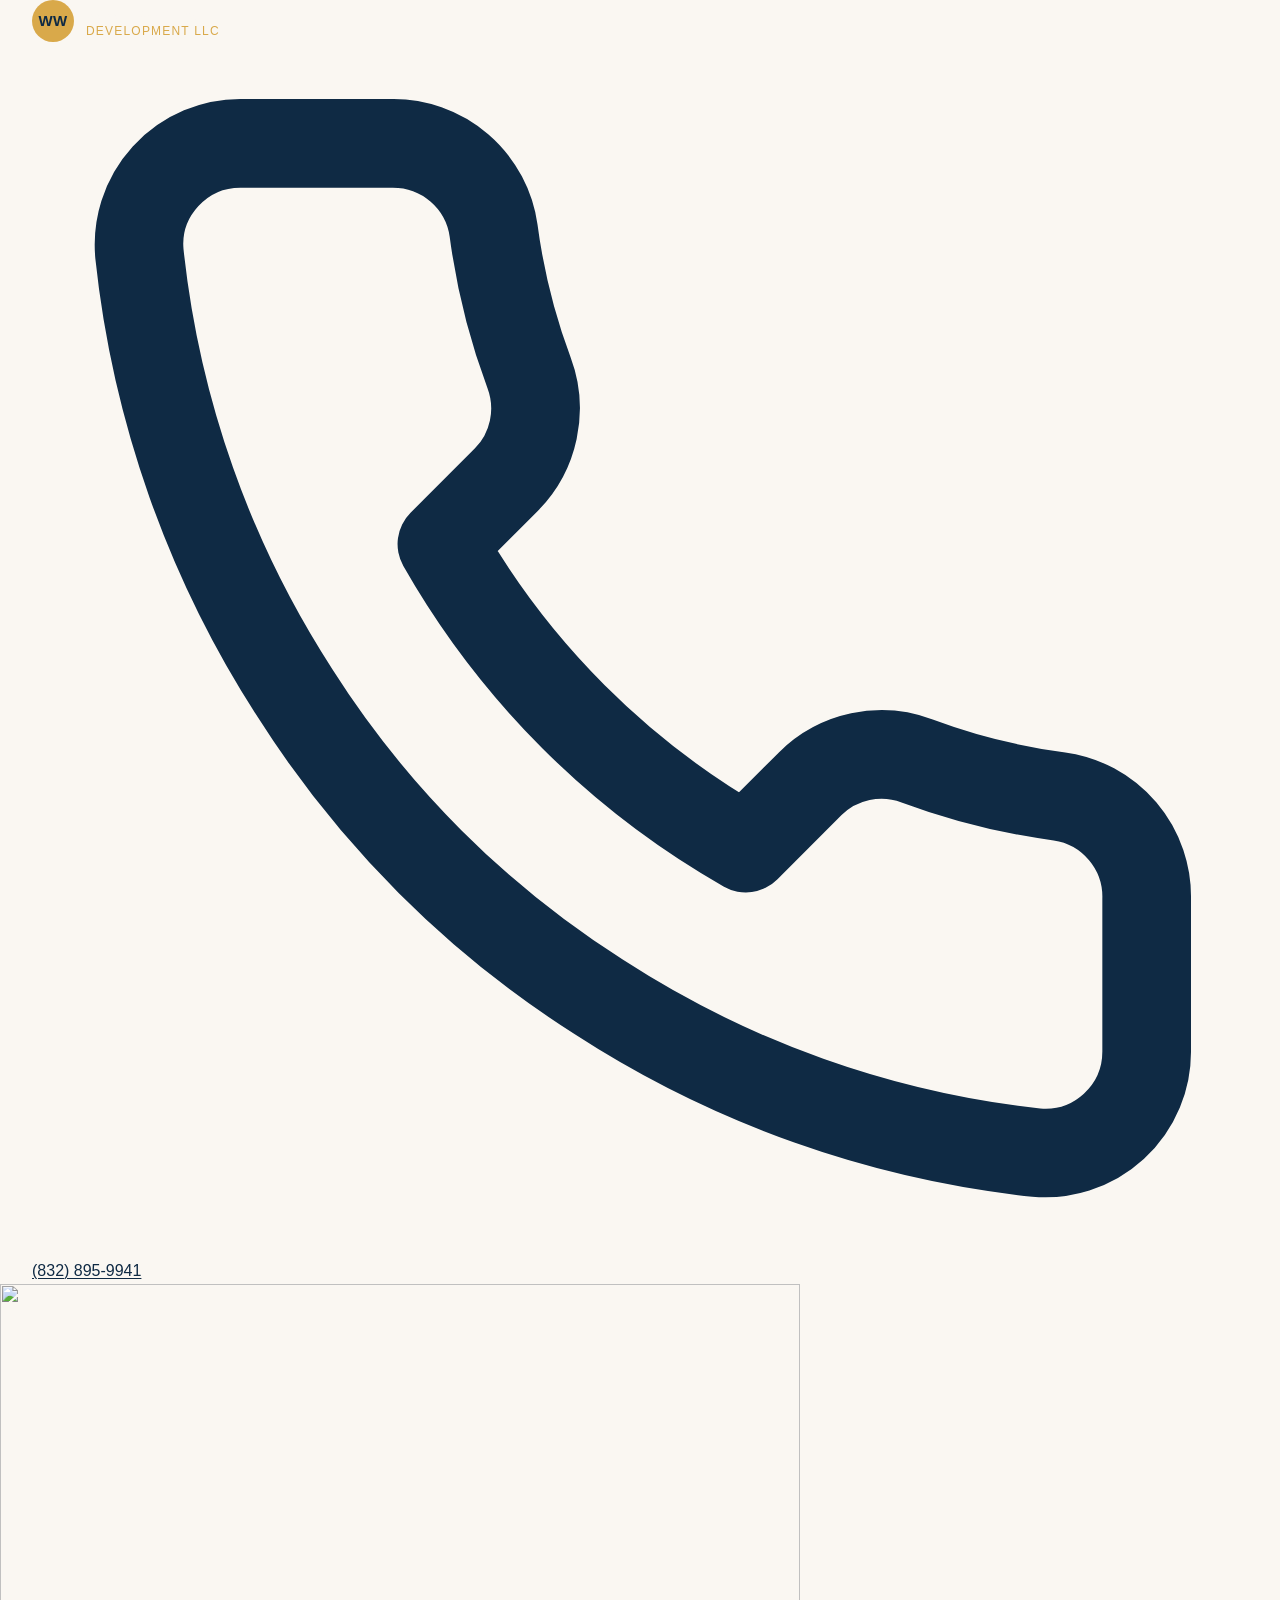
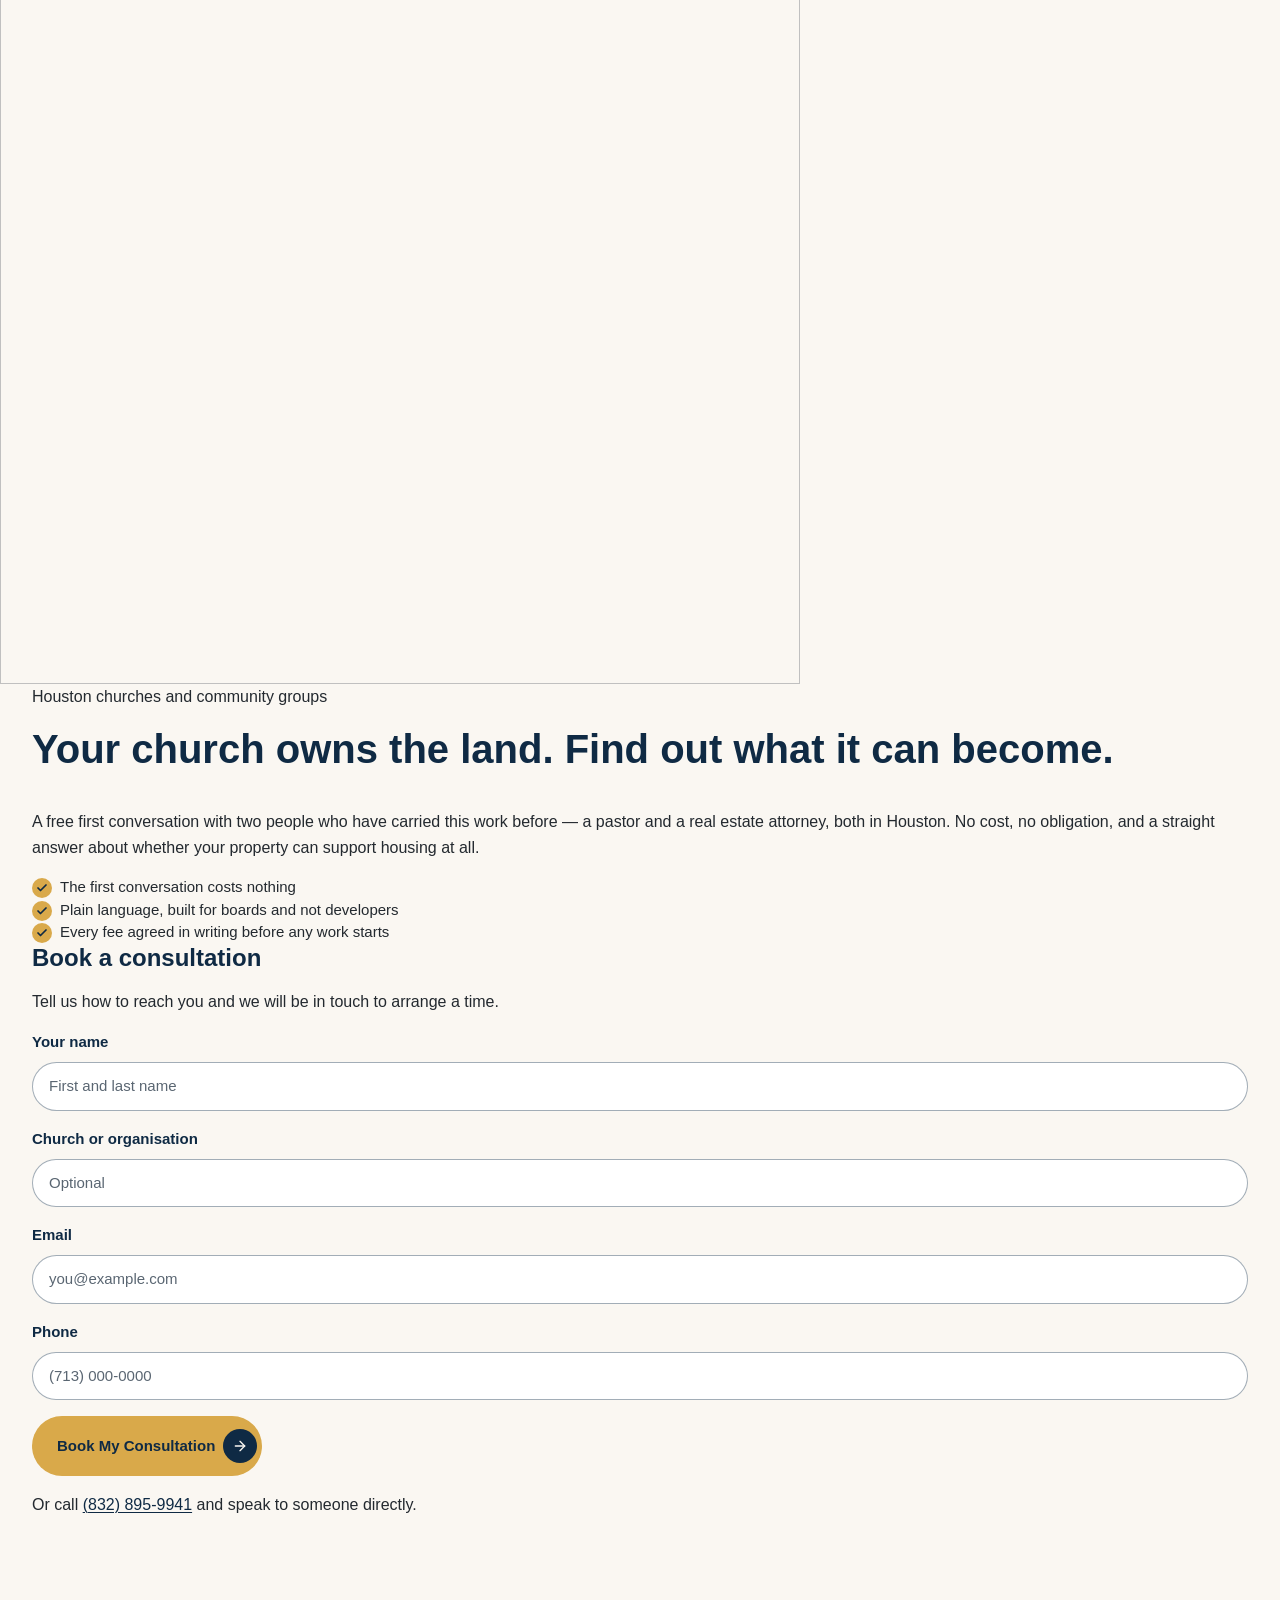
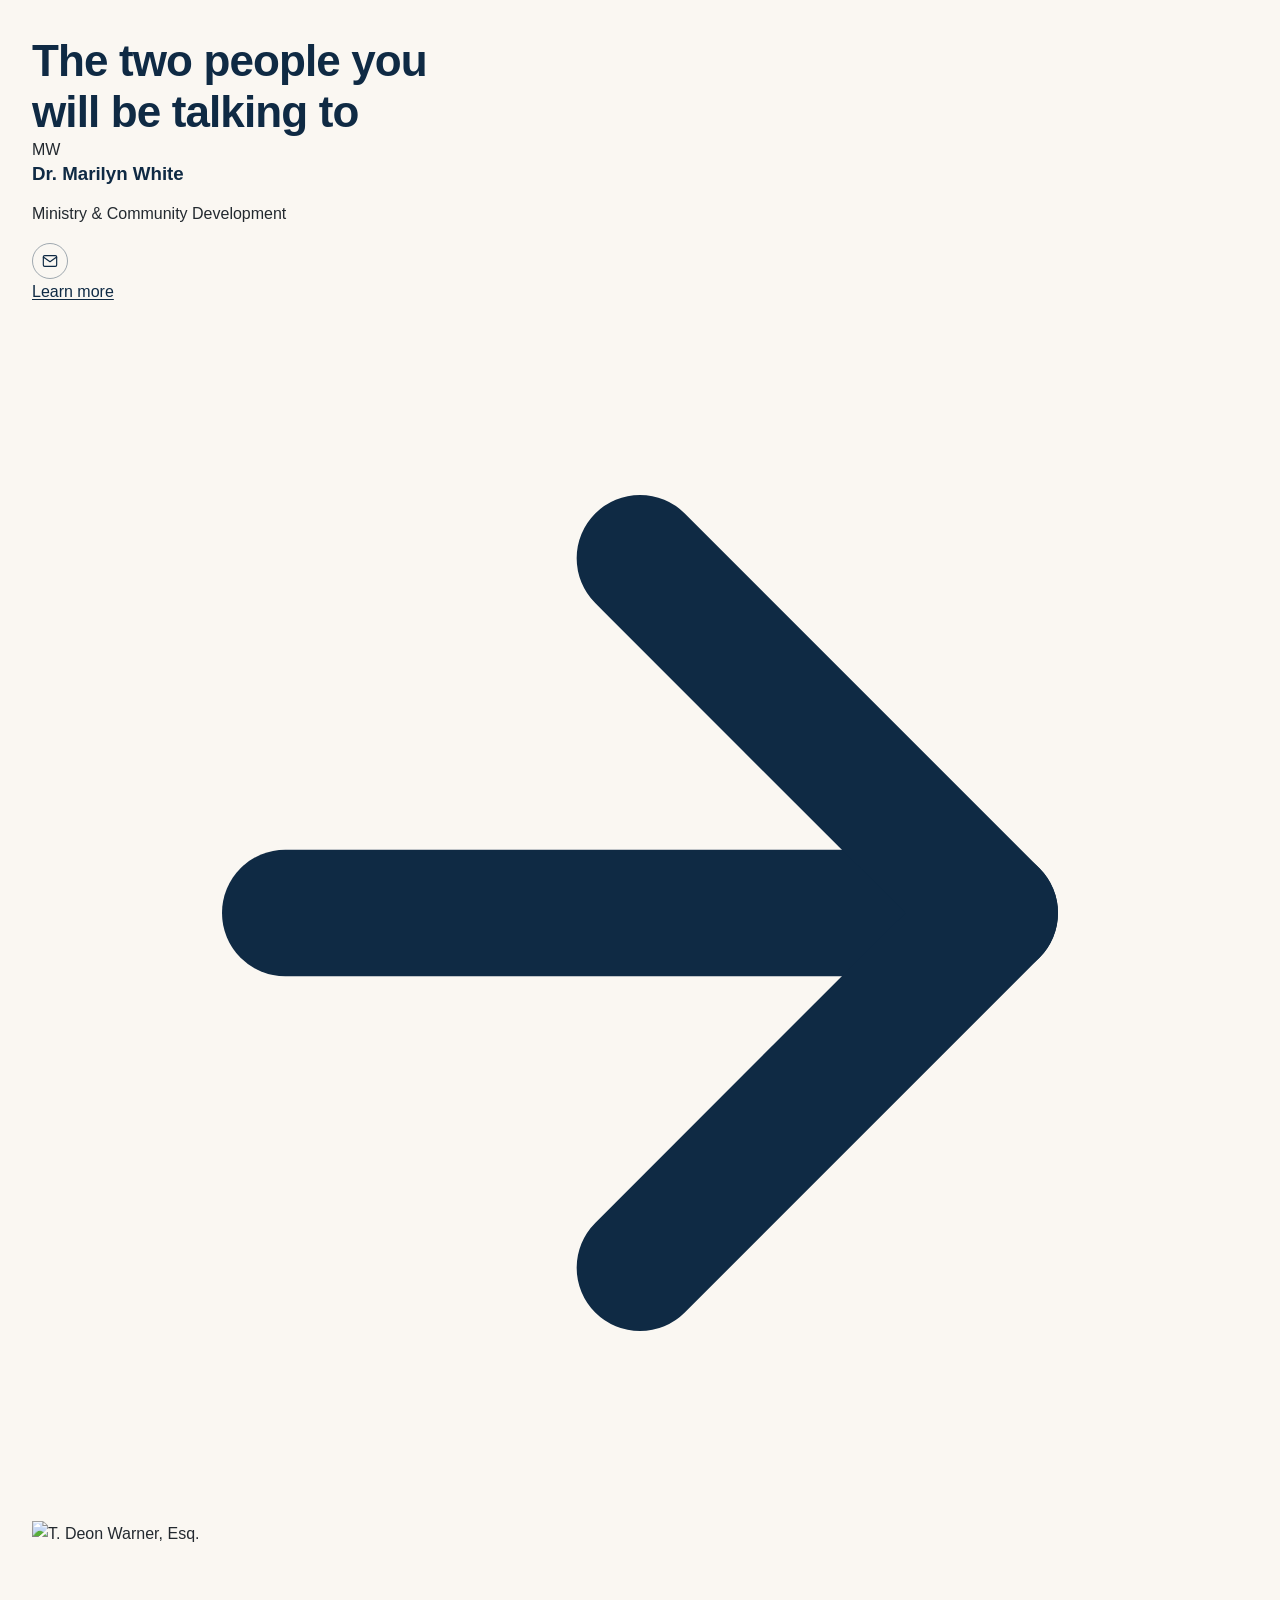
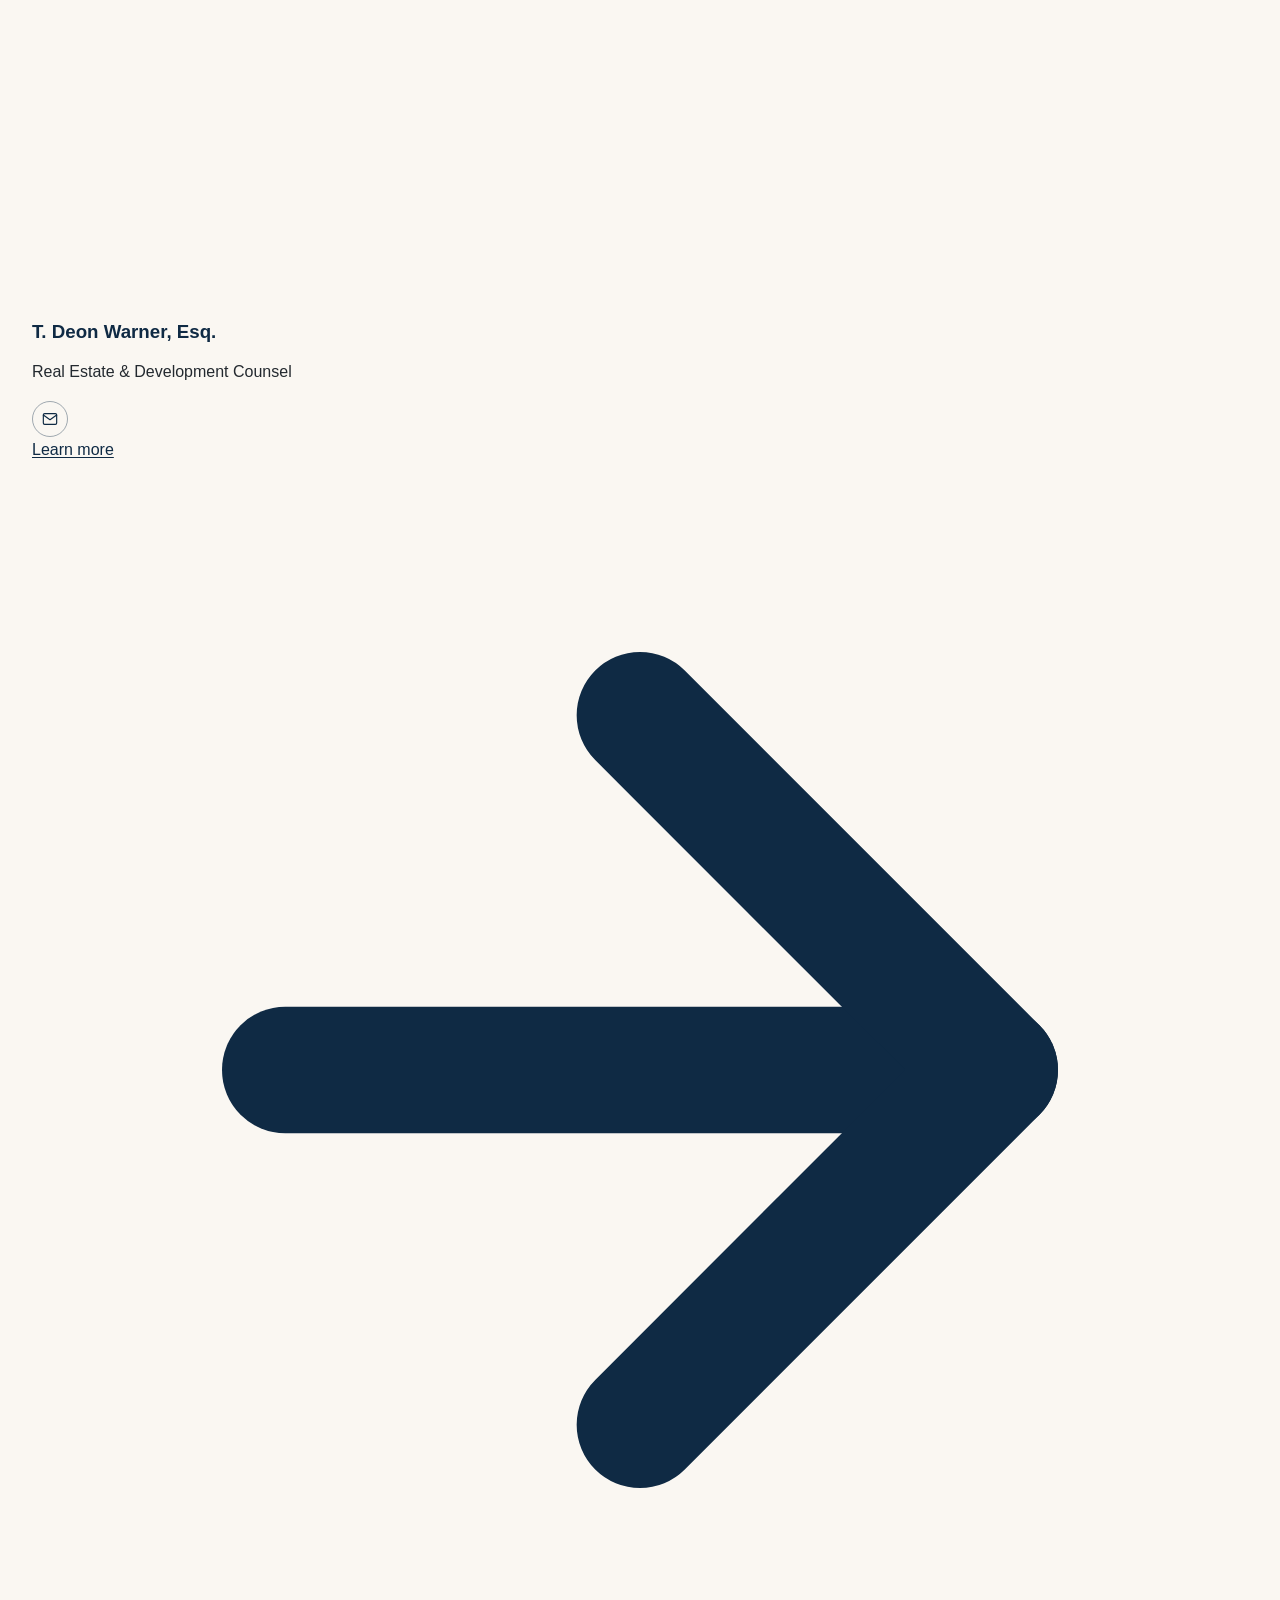
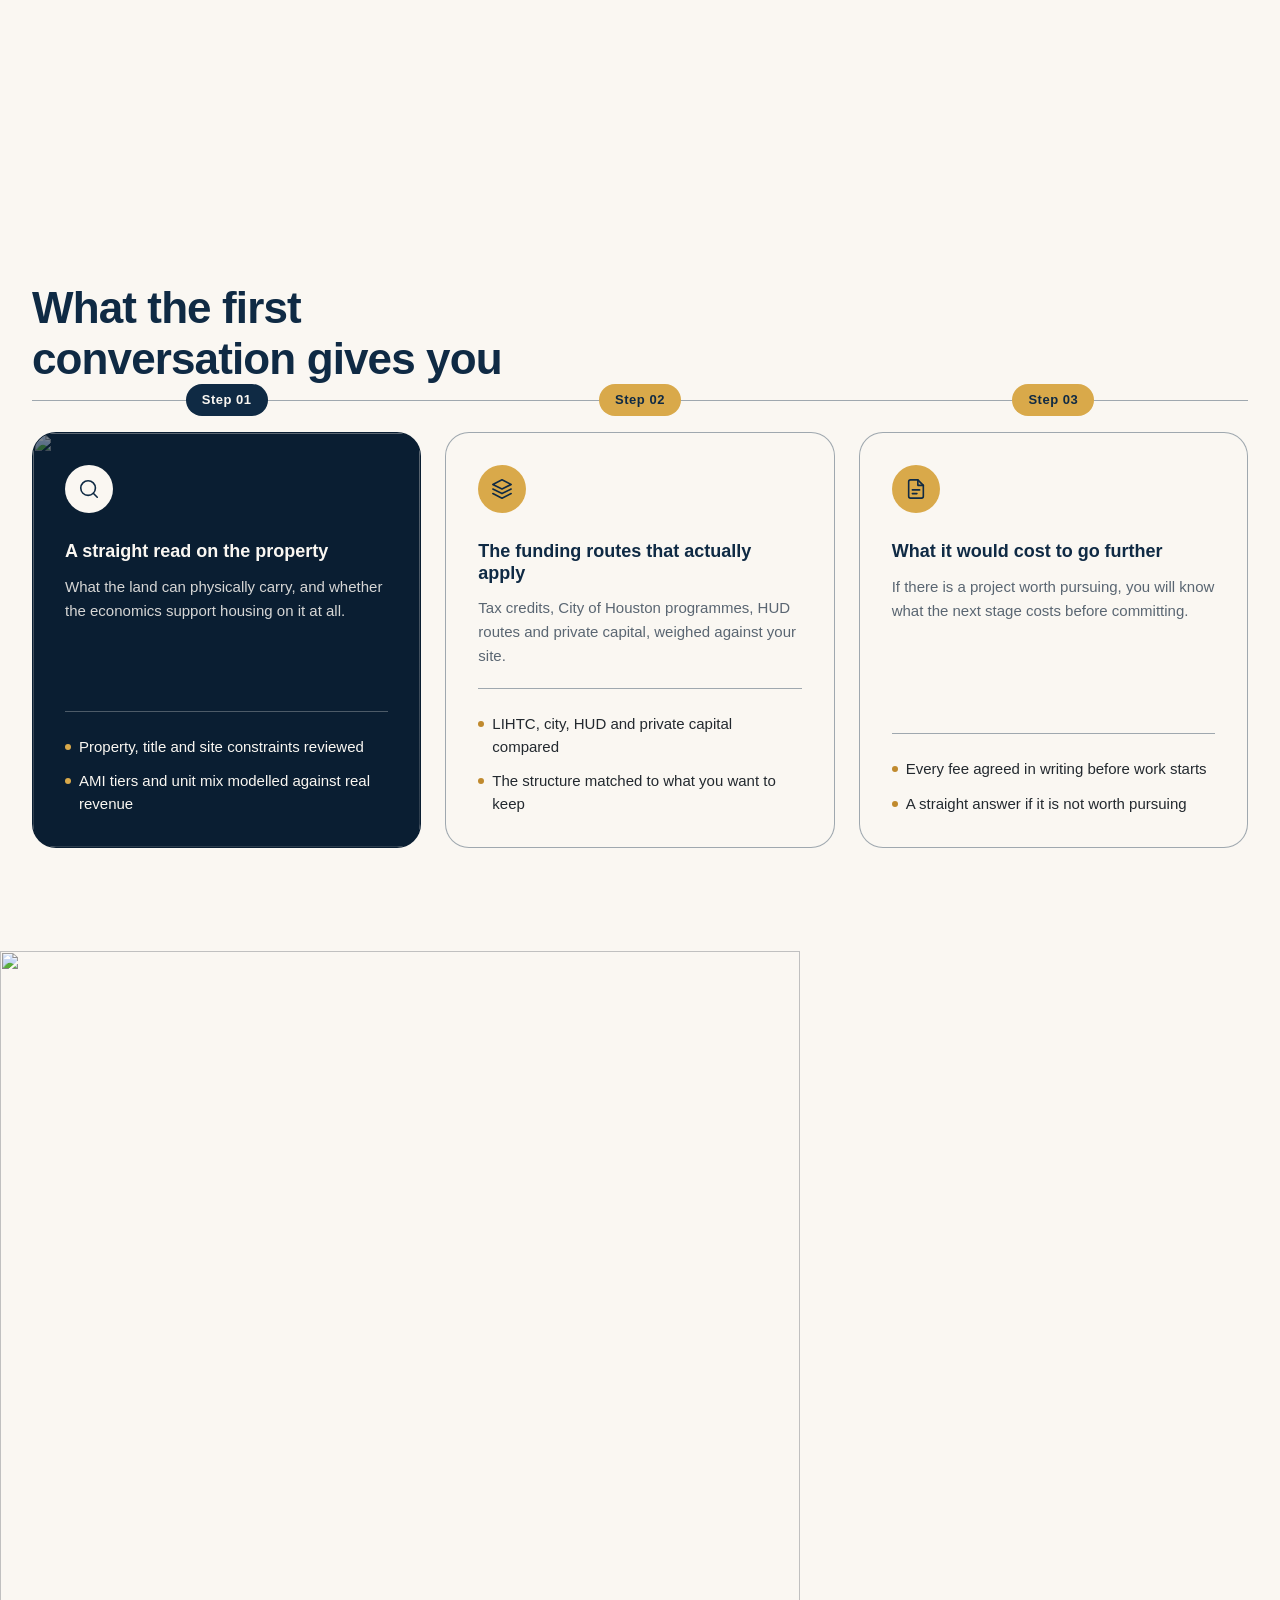
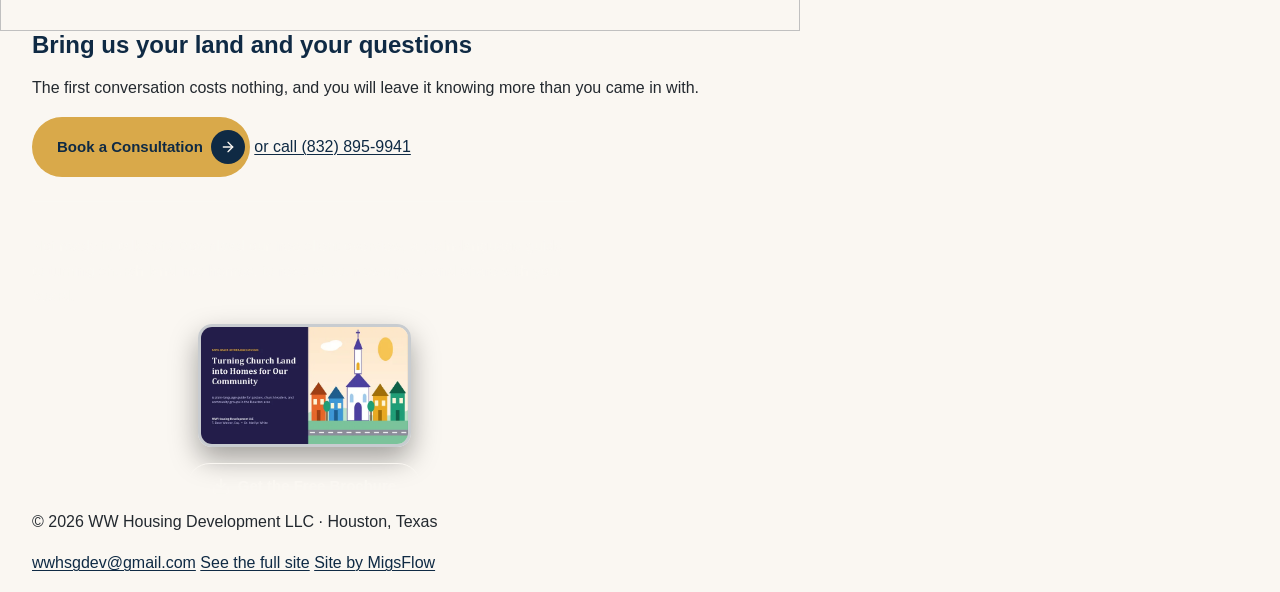
==== commit 6fd8e1d1: "Update" ====
--- a/start/index.html
+++ b/start/index.html
@@ -45,6 +45,18 @@
 
     <link rel="stylesheet" href="../css/global.css" />
     <link rel="stylesheet" href="../css/landing.css" />
+    <!-- Link preview card (texts, iMessage, LinkedIn, Facebook). Image URL must be absolute. -->
+    <meta property="og:type" content="website" />
+    <meta property="og:site_name" content="WW Housing Development LLC" />
+    <meta property="og:url" content="https://wwhdllc.com/start/" />
+    <meta property="og:title" content="Book a consultation | WW Housing Development LLC" />
+    <meta property="og:description" content="A free first conversation about what your church's land could support, with a Houston pastor and a real estate attorney who have carried this work before." />
+    <meta property="og:image" content="https://wwhdllc.com/images/og-image.jpg" />
+    <meta property="og:image:width" content="1200" />
+    <meta property="og:image:height" content="630" />
+    <meta property="og:image:alt" content="WW Housing Development LLC homepage: Your land can become homes your community can afford." />
+    <meta name="twitter:card" content="summary_large_image" />
+    <meta name="twitter:image" content="https://wwhdllc.com/images/og-image.jpg" />
   </head>
   <body class="landing">
     <a class="skip-link" href="#book">Skip to the form</a>
@@ -114,18 +126,7 @@
             <h2 class="book__title">Book a consultation</h2>
             <p class="book__text">Tell us how to reach you and we will be in touch to arrange a time.</p>
 
-            <!--
-              TO WIRE: replace YOUR_FORM_ID with the Formspree form id from the
-              firm's account (formspree.io -> New Form -> copy the endpoint).
-              Until then the form posts nowhere and nothing is captured.
-
-              _subject  labels the notification email.
-              _gotcha   is Formspree's honeypot: real people never see it, bots
-                        fill it in, and Formspree drops those submissions.
-              _next     optionally redirects somewhere of ours after sending;
-                        without it Formspree shows its own thank-you page.
-            -->
-            <form class="form book__form" action="https://formspree.io/f/YOUR_FORM_ID" method="post">
+            <form class="form book__form" action="https://formspree.io/f/xkjondqo" method="post">
               <input type="hidden" name="_subject" value="Consultation request from wwhdllc.com/start" />
               <input class="visually-hidden" type="text" name="_gotcha" tabindex="-1" autocomplete="off" aria-hidden="true" />
 
@@ -177,9 +178,6 @@
             Dr. White's portrait has not been supplied yet, so her card
             carries a monogram panel at the same size as the photograph. Swap
             it for a <picture> block matching Mr. Warner's when it arrives.
-
-            The social links are placeholders, the same href="#" the footer
-            already uses. Point them at real profiles or delete the list.
           -->
           <ul class="people__list">
             <li class="person">
@@ -191,8 +189,6 @@
 
                 <div class="person__foot">
                   <ul class="person__social">
-                    <li><a class="btn-icon" href="#" aria-label="Dr. Marilyn White on LinkedIn"><svg viewBox="0 0 24 24" fill="currentColor" aria-hidden="true"><path d="M4.98 3.5A2.5 2.5 0 1 1 2.49 1a2.5 2.5 0 0 1 2.49 2.5zM.25 8.02h4.47V23H.25zm7.5 0h4.28v2.05h.06a4.7 4.7 0 0 1 4.23-2.32c4.52 0 5.36 2.98 5.36 6.85V23h-4.47v-7.5c0-1.79-.03-4.09-2.49-4.09-2.5 0-2.88 1.95-2.88 3.96V23H7.75z" /></svg></a></li>
-                    <li><a class="btn-icon" href="#" aria-label="Dr. Marilyn White on Facebook"><svg viewBox="0 0 24 24" fill="currentColor" aria-hidden="true"><path d="M15.12 5.32H17V2.14A26.11 26.11 0 0 0 14.26 2C11.2 2 9.1 3.85 9.1 7.24v2.7H6.11v3.55H9.1V23h3.68v-9.51h2.99l.45-3.55h-3.44V7.59c0-1.02.28-2.27 1.34-2.27z" /></svg></a></li>
                     <li><a class="btn-icon" href="mailto:wwhsgdev@gmail.com" aria-label="Email Dr. Marilyn White"><svg viewBox="0 0 24 24" fill="none" stroke="currentColor" stroke-width="1.75" stroke-linecap="round" stroke-linejoin="round" aria-hidden="true"><path d="M4 4h16a2 2 0 0 1 2 2v12a2 2 0 0 1-2 2H4a2 2 0 0 1-2-2V6a2 2 0 0 1 2-2z" /><polyline points="22 6 12 13 2 6" /></svg></a></li>
                   </ul>
 
@@ -216,8 +212,6 @@
 
                 <div class="person__foot">
                   <ul class="person__social">
-                    <li><a class="btn-icon" href="#" aria-label="T. Deon Warner on LinkedIn"><svg viewBox="0 0 24 24" fill="currentColor" aria-hidden="true"><path d="M4.98 3.5A2.5 2.5 0 1 1 2.49 1a2.5 2.5 0 0 1 2.49 2.5zM.25 8.02h4.47V23H.25zm7.5 0h4.28v2.05h.06a4.7 4.7 0 0 1 4.23-2.32c4.52 0 5.36 2.98 5.36 6.85V23h-4.47v-7.5c0-1.79-.03-4.09-2.49-4.09-2.5 0-2.88 1.95-2.88 3.96V23H7.75z" /></svg></a></li>
-                    <li><a class="btn-icon" href="#" aria-label="T. Deon Warner on Facebook"><svg viewBox="0 0 24 24" fill="currentColor" aria-hidden="true"><path d="M15.12 5.32H17V2.14A26.11 26.11 0 0 0 14.26 2C11.2 2 9.1 3.85 9.1 7.24v2.7H6.11v3.55H9.1V23h3.68v-9.51h2.99l.45-3.55h-3.44V7.59c0-1.02.28-2.27 1.34-2.27z" /></svg></a></li>
                     <li><a class="btn-icon" href="mailto:wwhsgdev@gmail.com" aria-label="Email T. Deon Warner"><svg viewBox="0 0 24 24" fill="none" stroke="currentColor" stroke-width="1.75" stroke-linecap="round" stroke-linejoin="round" aria-hidden="true"><path d="M4 4h16a2 2 0 0 1 2 2v12a2 2 0 0 1-2 2H4a2 2 0 0 1-2-2V6a2 2 0 0 1 2-2z" /><polyline points="22 6 12 13 2 6" /></svg></a></li>
                   </ul>
 
--- a/css/global.css
+++ b/css/global.css
@@ -844,17 +844,6 @@
 .utility-item__value:hover,
 .utility-item__value:focus-visible {
   color: var(--clr-accent);
-}
-
-.utility-bar__social {
-  display: flex;
-  align-items: center;
-  gap: var(--space-xs);
-  flex: none;
-  padding-left: var(--space-lg);
-  border-left: 1px solid var(--clr-line);
-  /* Same inset as the contact dividers */
-  margin-block: var(--space-md);
 }
 
 /* --------------------------------------------------------------------------
@@ -2656,75 +2645,6 @@
   color: var(--clr-accent-light);
 }
 
-/* Newsletter */
-.site-footer__newsletter {
-  margin-top: var(--space-lg);
-  padding-top: var(--space-lg);
-  border-top: 1px solid var(--clr-line-on-dark);
-}
-
-.newsletter {
-  display: flex;
-  align-items: center;
-  gap: var(--space-xs);
-  padding: var(--space-2xs);
-  border: 1px solid var(--clr-line-on-dark);
-  border-radius: var(--radius-pill);
-  background-color: rgba(250, 247, 242, 0.06);
-  transition: border-color var(--t-base) var(--ease-out);
-}
-
-.newsletter:focus-within {
-  border-color: var(--clr-accent-light);
-}
-
-.newsletter input {
-  width: 100%;
-  min-width: 0;
-  padding: var(--space-xs) var(--space-md);
-  border: 0;
-  background-color: transparent;
-  color: var(--clr-surface);
-  font-family: inherit;
-  font-size: var(--fs-300);
-}
-
-.newsletter input::placeholder {
-  color: rgba(250, 247, 242, 0.55);
-}
-
-.newsletter input:focus-visible {
-  outline: none;
-}
-
-.newsletter__submit {
-  display: inline-flex;
-  align-items: center;
-  justify-content: center;
-  width: 2.5rem;
-  height: 2.5rem;
-  flex: none;
-  padding: 0;
-  border: 0;
-  border-radius: 50%;
-  background-color: var(--clr-accent-light);
-  color: var(--clr-primary);
-  cursor: pointer;
-  transition: background-color var(--t-base) var(--ease-out),
-    transform var(--t-base) var(--ease-out);
-}
-
-.newsletter__submit svg {
-  width: 1rem;
-  height: 1rem;
-}
-
-.newsletter__submit:hover,
-.newsletter__submit:focus-visible {
-  background-color: var(--clr-accent);
-  transform: translateX(0.15rem);
-}
-
 /* Office hours panel */
 .site-footer__hours {
   margin-top: var(--space-lg);
@@ -2773,12 +2693,6 @@
   padding-block: var(--space-lg);
   border-top: 1px solid var(--clr-line-on-dark);
   text-align: center;
-}
-
-.site-footer__social {
-  display: flex;
-  align-items: center;
-  gap: var(--space-xs);
 }
 
 .site-footer__copyright {
@@ -3177,153 +3091,131 @@
 
 
 /* ==========================================================================
-   Brochure pop-up
-   Built and opened by js/global.js — once per visitor, a few seconds after
-   they arrive. A native <dialog>, so focus, Escape and the backdrop come from
-   the browser.
+   Swipe carousels (phones)
+
+   Card lists that stack into a very long column on a phone become a sideways
+   strip there instead: the projects (home + Project Experience). js/global.js adds .swipe-track to the
+   list and builds .swipe-controls (prev / next + dots) after it, so without
+   JavaScript the cards simply stay stacked. From 48em up both are switched
+   off and each list keeps its own grid.
    ========================================================================== */
-.brochure-modal {
-  width: min(32rem, calc(100% - 2 * var(--space-md)));
-  max-height: calc(100% - 2 * var(--space-md));
-  margin: auto;
+@media (max-width: 47.999em) {
+  /* :root lifts these above each list's own grid rules, which live in page
+     stylesheets loaded after this one */
+  :root .swipe-track {
+    /* Positioned, so each card's offsetLeft is measured from the strip */
+    position: relative;
+    display: flex;
+    gap: var(--space-md);
+    /* Bleeds to the screen edges so the next card peeks in from the side;
+       the padding puts the first card back on the page gutter. The vertical
+       padding keeps glows and shadows from being clipped by the scroller. */
+    margin-inline: calc(var(--container-pad) * -1);
+    padding: var(--space-lg) var(--container-pad) var(--space-xl);
+    scroll-padding-inline: var(--container-pad);
+    overflow-x: auto;
+    scroll-snap-type: x mandatory;
+    scroll-behavior: smooth;
+    overscroll-behavior-x: contain;
+    scrollbar-width: none;
+  }
+
+  :root .swipe-track::-webkit-scrollbar {
+    display: none;
+  }
+
+  :root .swipe-track > * {
+    flex: 0 0 86%;
+    max-width: none;
+    margin-inline: 0;
+    scroll-snap-align: center;
+  }
+}
+
+/* Navy, for the light grounds both project lists sit on */
+.swipe-controls {
+  display: flex;
+  align-items: center;
+  justify-content: center;
+  gap: var(--space-md);
+  color: var(--clr-primary);
+}
+
+.swipe-controls__arrow {
+  display: inline-flex;
+  align-items: center;
+  justify-content: center;
+  width: 2.75rem;
+  height: 2.75rem;
   padding: 0;
-  overflow: auto;
-  border: 0;
-  border-radius: var(--radius-lg);
-  background-color: var(--clr-surface);
-  color: var(--clr-body);
-  box-shadow: 0 30px 70px rgba(10, 30, 50, 0.4);
-}
-
-.brochure-modal::backdrop {
-  background-color: rgba(10, 30, 50, 0.6);
-  -webkit-backdrop-filter: blur(3px);
-  backdrop-filter: blur(3px);
-}
-
-.brochure-modal[open] {
-  animation: brochure-modal-in var(--t-panel) var(--ease-out);
-}
-
-.brochure-modal[open]::backdrop {
-  animation: brochure-backdrop-in var(--t-panel) var(--ease-out);
-}
-
-@keyframes brochure-modal-in {
-  from {
-    opacity: 0;
-    transform: translateY(1rem) scale(0.98);
-  }
-}
-
-@keyframes brochure-backdrop-in {
-  from {
-    opacity: 0;
-  }
-}
-
-.brochure-modal__cover img {
-  display: block;
-  width: 100%;
-  height: auto;
-  aspect-ratio: 16 / 9;
-  object-fit: cover;
-}
-
-.brochure-modal__close {
-  position: absolute;
-  top: var(--space-sm);
-  right: var(--space-sm);
+  border: 1px solid currentColor;
+  border-radius: 50%;
+  background-color: transparent;
+  color: inherit;
+  cursor: pointer;
+  transition: background-color var(--t-base) var(--ease-out),
+    border-color var(--t-base) var(--ease-out),
+    color var(--t-base) var(--ease-out),
+    opacity var(--t-base) var(--ease-out);
+}
+
+.swipe-controls__arrow svg {
+  width: 1.25rem;
+  height: 1.25rem;
+}
+
+.swipe-controls__arrow:hover:not(:disabled),
+.swipe-controls__arrow:focus-visible {
+  border-color: var(--clr-accent-light);
+  background-color: var(--clr-accent-light);
+  color: var(--clr-primary);
+}
+
+.swipe-controls__arrow:disabled {
+  opacity: 0.35;
+  cursor: default;
+}
+
+.swipe-controls__dots {
+  display: flex;
+  align-items: center;
+  gap: var(--space-2xs);
+}
+
+/* 24px tap target around a small visible dot */
+.swipe-controls__dot {
   display: inline-flex;
   align-items: center;
   justify-content: center;
-  width: 2.25rem;
-  height: 2.25rem;
+  width: 1.5rem;
+  height: 1.5rem;
   padding: 0;
   border: 0;
-  border-radius: 50%;
-  background-color: rgba(250, 247, 242, 0.92);
-  color: var(--clr-primary);
+  background: none;
+  color: inherit;
   cursor: pointer;
-  box-shadow: 0 4px 12px rgba(10, 30, 50, 0.25);
-  transition: background-color var(--t-base) var(--ease-out);
-}
-
-.brochure-modal__close:hover,
-.brochure-modal__close:focus-visible {
-  background-color: var(--clr-accent-light);
-}
-
-.brochure-modal__close svg {
-  width: 1rem;
-  height: 1rem;
-}
-
-.brochure-modal__body {
-  display: flex;
-  flex-direction: column;
-  align-items: flex-start;
-  gap: var(--space-sm);
-  padding: var(--space-lg);
-}
-
-.brochure-modal__eyebrow {
-  margin: 0;
-  color: var(--clr-accent);
-  font-size: var(--fs-100);
-  font-weight: var(--fw-bold);
-  letter-spacing: 0.12em;
-  text-transform: uppercase;
-}
-
-.brochure-modal__title {
-  margin: 0;
-  color: var(--clr-primary);
-  font-size: clamp(1.25rem, 4vw, 1.5rem);
-  line-height: 1.2;
-  letter-spacing: -0.01em;
-  text-wrap: balance;
-}
-
-.brochure-modal__text {
-  margin: 0;
-  color: var(--clr-muted);
-  font-size: var(--fs-300);
-  line-height: 1.6;
-}
-
-.brochure-modal__actions {
-  display: flex;
-  flex-wrap: wrap;
-  align-items: center;
-  gap: var(--space-sm) var(--space-lg);
-  margin-top: var(--space-xs);
-}
-
-/* "No thanks" — a text button, so Download is plainly the main action */
-.brochure-modal__dismiss {
-  padding: var(--space-xs) 0;
-  border: 0;
-  background: none;
-  color: var(--clr-muted);
-  font: inherit;
-  font-size: var(--fs-300);
-  font-weight: var(--fw-semibold);
-  text-decoration: underline;
-  text-decoration-color: var(--clr-line);
-  text-underline-offset: 0.25em;
-  cursor: pointer;
-}
-
-.brochure-modal__dismiss:hover,
-.brochure-modal__dismiss:focus-visible {
-  color: var(--clr-primary);
-  text-decoration-color: currentColor;
-}
-
-@media (prefers-reduced-motion: reduce) {
-  .brochure-modal[open],
-  .brochure-modal[open]::backdrop {
-    animation: none;
-  }
-}
+}
+
+.swipe-controls__dot::before {
+  content: "";
+  width: 0.5rem;
+  height: 0.5rem;
+  border-radius: var(--radius-pill);
+  background-color: currentColor;
+  opacity: 0.35;
+  transition: width var(--t-base) var(--ease-out),
+    opacity var(--t-base) var(--ease-out),
+    background-color var(--t-base) var(--ease-out);
+}
+
+.swipe-controls__dot[aria-current="true"]::before {
+  width: 1.375rem;
+  background-color: var(--clr-accent);
+  opacity: 1;
+}
+
+@media (min-width: 48em) {
+  .swipe-controls {
+    display: none;
+  }
+}
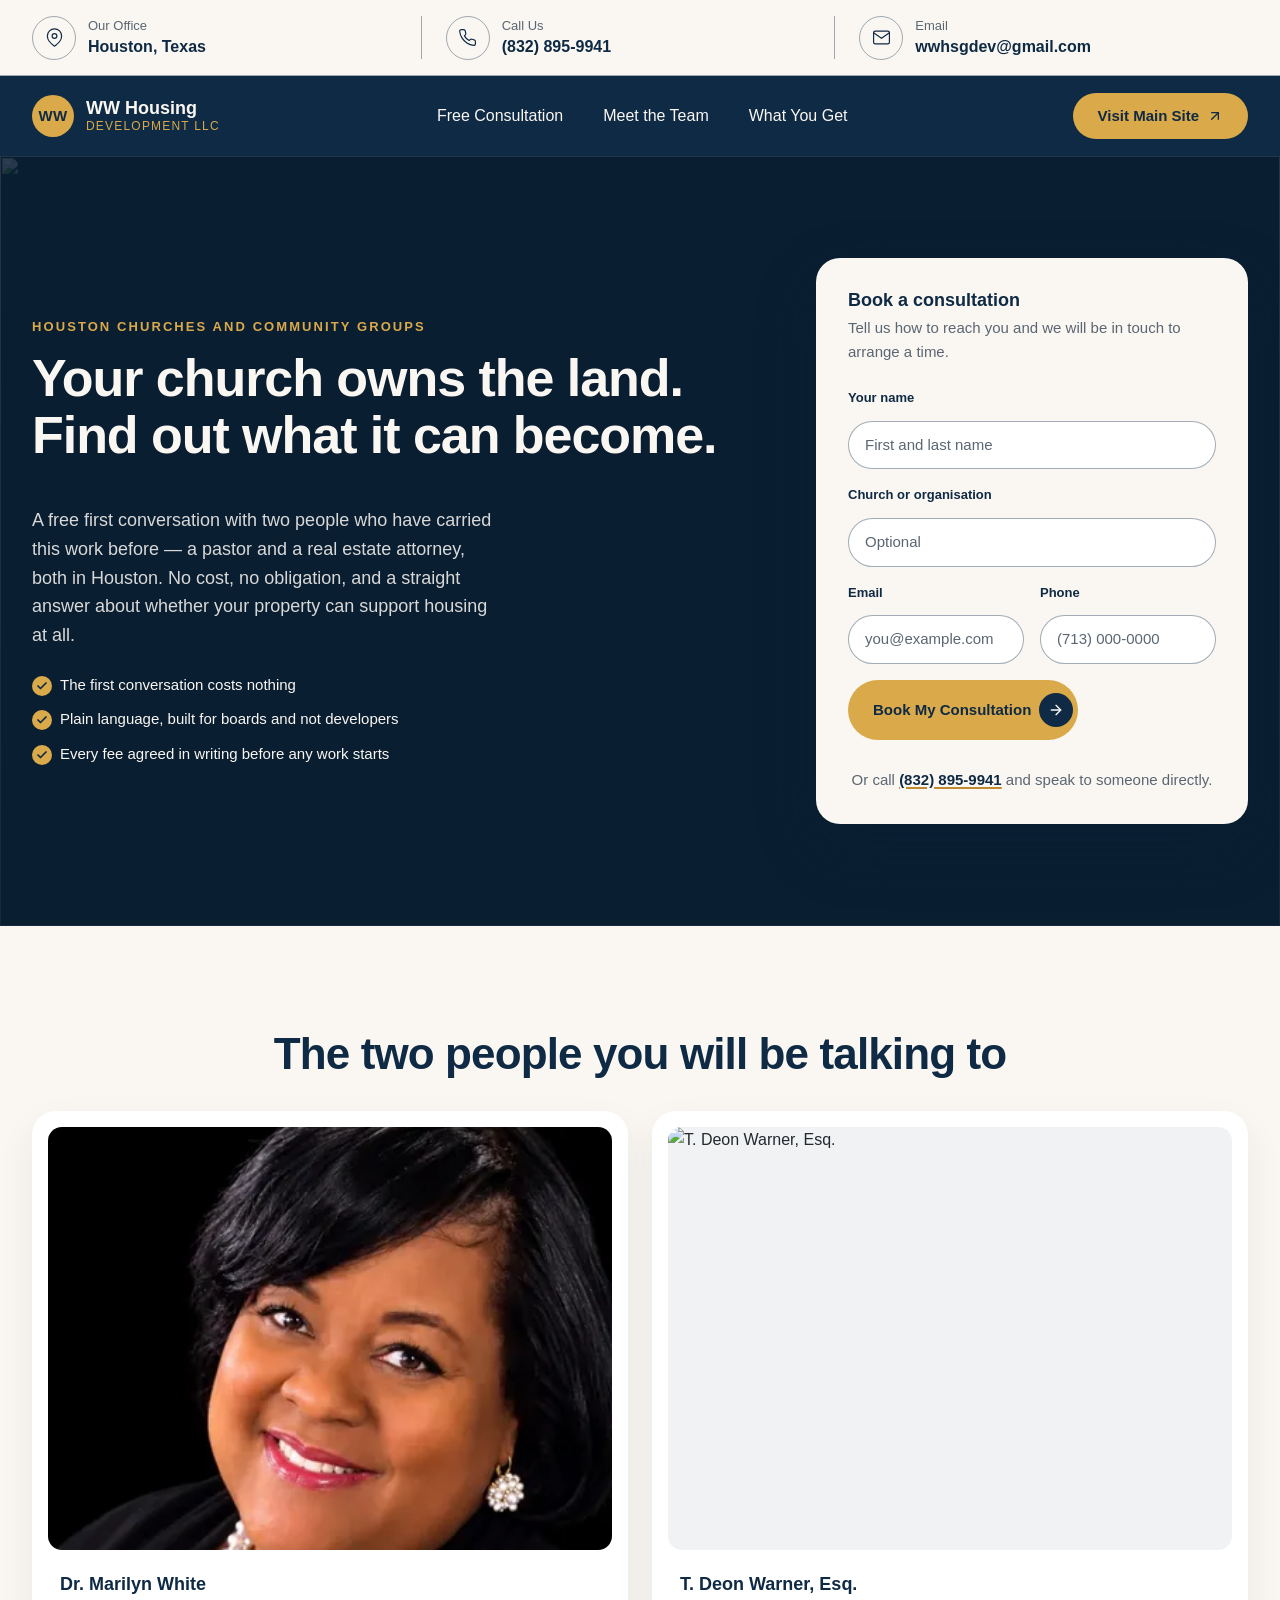
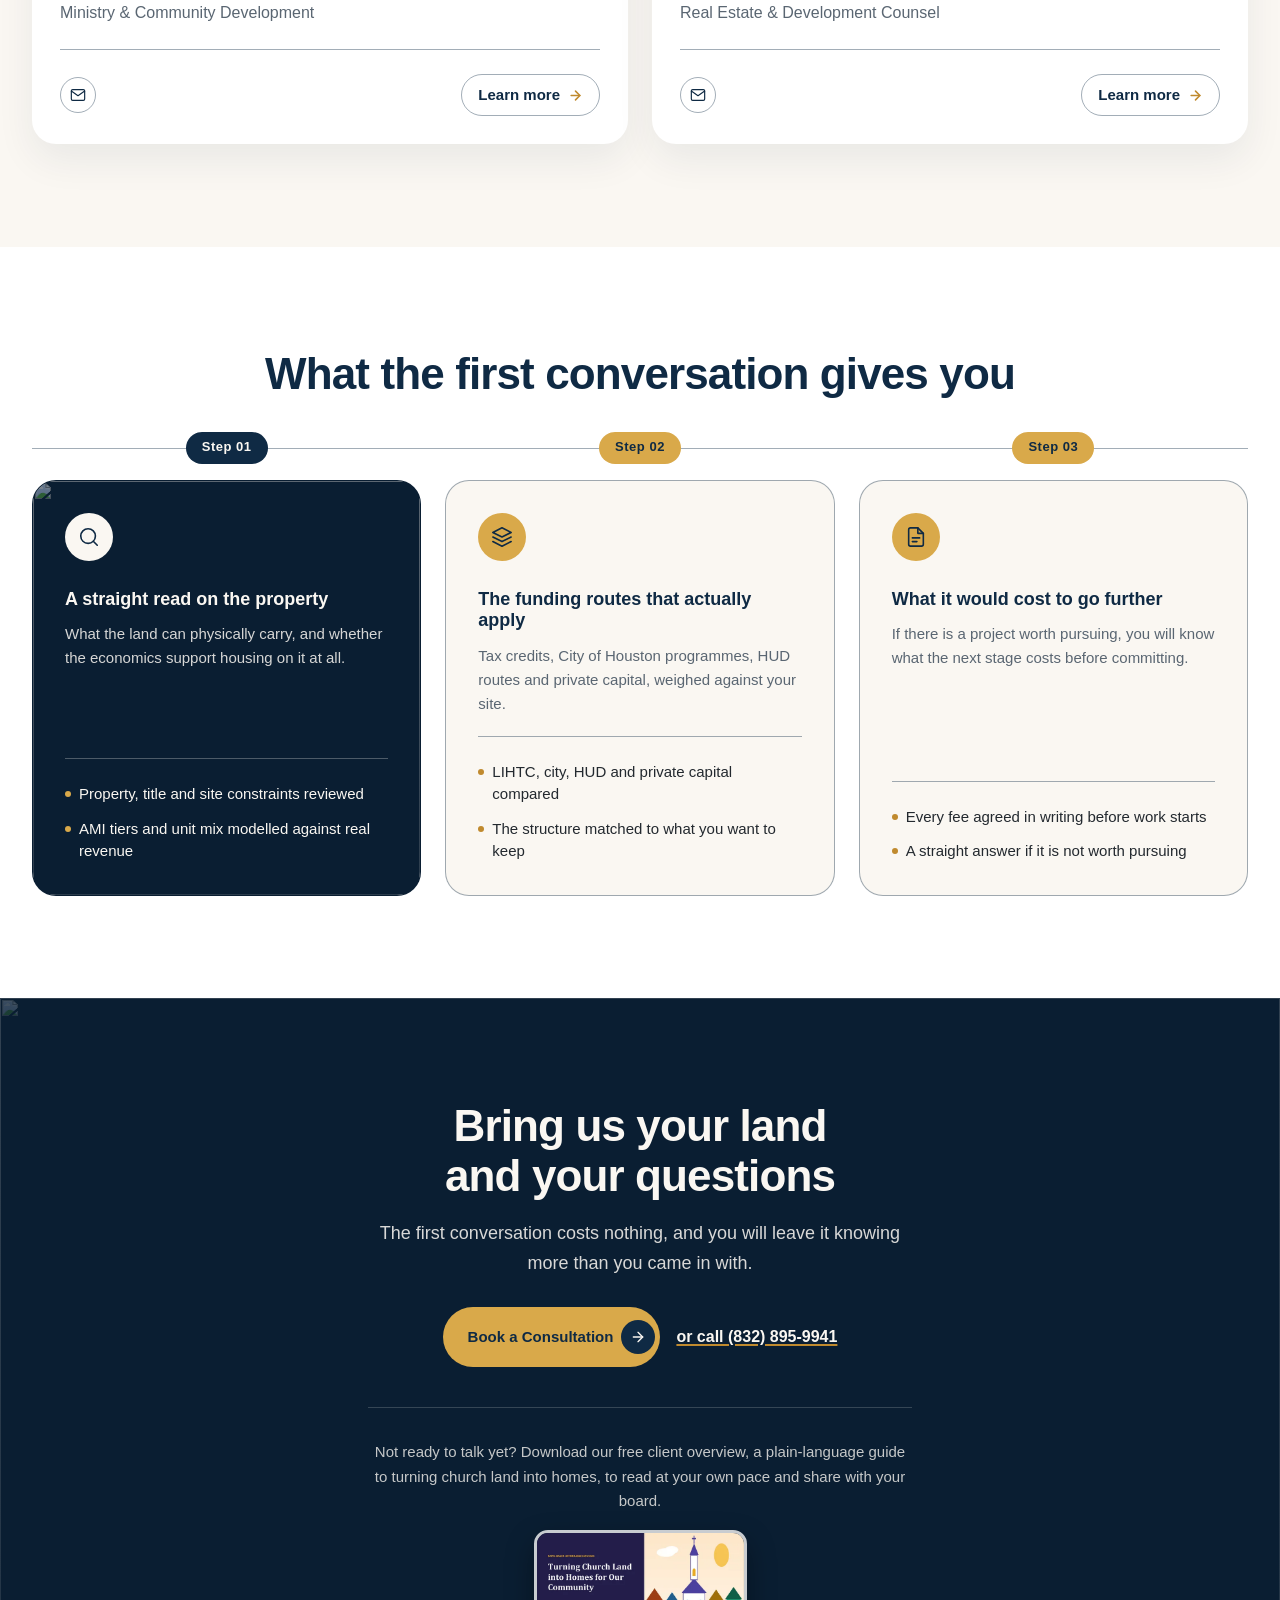
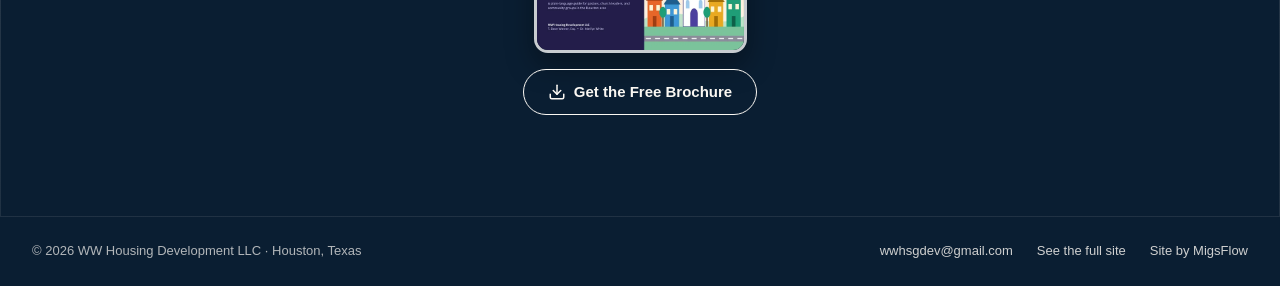
==== commit e9f340b3: "Update landing page" ====
--- a/start/index.html
+++ b/start/index.html
@@ -13,13 +13,14 @@
       CAMPAIGN LANDING PAGE — not part of the site's navigation.
 
       Deliberately different from the rest of the site:
-        - no navigation, no marquee, no pricing, no map, no social links.
-          Every link is a way out, and this page has one job.
+        - the site's header, but its links jump to sections on this page,
+          plus one "Visit Main Site" button. No marquee, pricing, map or
+          social links.
         - no splash screen. Someone arriving from a flyer or a QR code should
           see the offer immediately, not a logo animation.
-        - one script only, global.js, for the step cards' hover. There is no
-        navigation to drive, no accordion and no carousel here, and every
-        other block inside it no-ops on a page without them.
+        - one script only, global.js, for the mobile menu, the step cards'
+        hover and the back-to-top button. Every other block inside it no-ops
+        on a page without its markup.
 
       Lives at /start/ so the printed URL is wwhdllc.com/start — short enough
       for a business card, and it stays valid if the page is ever rebuilt.
@@ -61,23 +62,146 @@
   <body class="landing">
     <a class="skip-link" href="#book">Skip to the form</a>
 
-    <header class="landing-bar">
-      <div class="container landing-bar__inner">
-        <span class="brand">
-          <span class="brand__mark" aria-hidden="true">WW</span>
-          <span class="brand__text">
-            <span class="brand__name">WW Housing</span>
-            <span class="brand__suffix">Development LLC</span>
-          </span>
-        </span>
-
-        <a class="landing-bar__call" href="tel:+18328959941">
-          <span class="landing-bar__call-icon" aria-hidden="true">
-            <svg viewBox="0 0 24 24" fill="none" stroke="currentColor" stroke-width="1.75" stroke-linecap="round" stroke-linejoin="round"><path d="M22 16.92v3a2 2 0 0 1-2.18 2 19.79 19.79 0 0 1-8.63-3.07 19.5 19.5 0 0 1-6-6A19.79 19.79 0 0 1 2.12 4.18 2 2 0 0 1 4.11 2h3a2 2 0 0 1 2 1.72 12.84 12.84 0 0 0 .7 2.81 2 2 0 0 1-.45 2.11L8.09 9.91a16 16 0 0 0 6 6l1.27-1.27a2 2 0 0 1 2.11-.45 12.84 12.84 0 0 0 2.81.7A2 2 0 0 1 22 16.92z" /></svg>
-          </span>
-          <span class="landing-bar__call-text">(832) 895-9941</span>
-        </a>
+    <header class="site-header">
+      <!-- Utility bar: desktop only -->
+      <div class="utility-bar">
+        <div class="container utility-bar__inner">
+          <ul class="utility-bar__contacts">
+            <li class="utility-item">
+              <span class="utility-item__icon" aria-hidden="true">
+                <svg viewBox="0 0 24 24" fill="none" stroke="currentColor" stroke-width="1.5" stroke-linecap="round" stroke-linejoin="round">
+                  <path d="M21 10c0 7-9 13-9 13s-9-6-9-13a9 9 0 0 1 18 0z" />
+                  <circle cx="12" cy="10" r="3" />
+                </svg>
+              </span>
+              <span class="utility-item__text">
+                <span class="utility-item__label">Our Office</span>
+                <span class="utility-item__value">Houston, Texas</span>
+              </span>
+            </li>
+
+            <li class="utility-item">
+              <span class="utility-item__icon" aria-hidden="true">
+                <svg viewBox="0 0 24 24" fill="none" stroke="currentColor" stroke-width="1.5" stroke-linecap="round" stroke-linejoin="round">
+                  <path d="M22 16.92v3a2 2 0 0 1-2.18 2 19.79 19.79 0 0 1-8.63-3.07 19.5 19.5 0 0 1-6-6A19.79 19.79 0 0 1 2.12 4.18 2 2 0 0 1 4.11 2h3a2 2 0 0 1 2 1.72 12.84 12.84 0 0 0 .7 2.81 2 2 0 0 1-.45 2.11L8.09 9.91a16 16 0 0 0 6 6l1.27-1.27a2 2 0 0 1 2.11-.45 12.84 12.84 0 0 0 2.81.7A2 2 0 0 1 22 16.92z" />
+                </svg>
+              </span>
+              <span class="utility-item__text">
+                <span class="utility-item__label">Call Us</span>
+                <a class="utility-item__value" href="tel:+18328959941">(832) 895-9941</a>
+              </span>
+            </li>
+
+            <li class="utility-item">
+              <span class="utility-item__icon" aria-hidden="true">
+                <svg viewBox="0 0 24 24" fill="none" stroke="currentColor" stroke-width="1.5" stroke-linecap="round" stroke-linejoin="round">
+                  <path d="M4 4h16a2 2 0 0 1 2 2v12a2 2 0 0 1-2 2H4a2 2 0 0 1-2-2V6a2 2 0 0 1 2-2z" />
+                  <polyline points="22 6 12 13 2 6" />
+                </svg>
+              </span>
+              <span class="utility-item__text">
+                <span class="utility-item__label">Email</span>
+                <a class="utility-item__value" href="mailto:wwhsgdev@gmail.com">wwhsgdev@gmail.com</a>
+              </span>
+            </li>
+          </ul>
+        </div>
       </div>
+
+      <!-- Call strip: phones and tablets only. The desktop utility bar carries the number there. -->
+      <div class="call-strip">
+        <div class="container call-strip__inner">
+          <a class="call-strip__link" href="tel:+18328959941">
+            <span class="call-strip__icon" aria-hidden="true">
+              <svg viewBox="0 0 24 24" fill="none" stroke="currentColor" stroke-width="1.75" stroke-linecap="round" stroke-linejoin="round"><path d="M22 16.92v3a2 2 0 0 1-2.18 2 19.79 19.79 0 0 1-8.63-3.07 19.5 19.5 0 0 1-6-6A19.79 19.79 0 0 1 2.12 4.18 2 2 0 0 1 4.11 2h3a2 2 0 0 1 2 1.72 12.84 12.84 0 0 0 .7 2.81 2 2 0 0 1-.45 2.11L8.09 9.91a16 16 0 0 0 6 6l1.27-1.27a2 2 0 0 1 2.11-.45 12.84 12.84 0 0 0 2.81.7A2 2 0 0 1 22 16.92z" /></svg>
+            </span>
+            <span>Call us: (832) 895-9941</span>
+          </a>
+        </div>
+      </div>
+
+      <!-- Main navigation bar -->
+      <div class="nav-bar">
+        <div class="container nav-bar__inner">
+          <a class="brand" href="../index.html">
+            <span class="brand__mark" aria-hidden="true">WW</span>
+            <span class="brand__text">
+              <span class="brand__name">WW Housing</span>
+              <span class="brand__suffix">Development LLC</span>
+            </span>
+          </a>
+
+          <button
+            class="nav-toggle"
+            type="button"
+            aria-label="Open menu"
+            aria-expanded="false"
+            aria-controls="primary-nav"
+          >
+            <span class="nav-toggle__bars" aria-hidden="true">
+              <span></span>
+              <span></span>
+              <span></span>
+            </span>
+          </button>
+
+          <nav class="primary-nav" id="primary-nav" aria-label="Primary">
+            <button class="nav-close" type="button" aria-label="Close menu">
+              <svg viewBox="0 0 24 24" fill="none" stroke="currentColor" stroke-width="2" stroke-linecap="round" aria-hidden="true">
+                <line x1="18" y1="6" x2="6" y2="18" />
+                <line x1="6" y1="6" x2="18" y2="18" />
+              </svg>
+            </button>
+
+            <ul class="primary-nav__list">
+              <li class="primary-nav__item"><a href="#book">Free Consultation</a></li>
+              <li class="primary-nav__item"><a href="#team">Meet the Team</a></li>
+              <li class="primary-nav__item"><a href="#what-you-get">What You Get</a></li>
+            </ul>
+
+            <a class="btn btn--accent primary-nav__cta" href="../index.html">
+              Visit Main Site
+              <svg class="btn__icon" viewBox="0 0 24 24" fill="none" stroke="currentColor" stroke-width="2" stroke-linecap="round" stroke-linejoin="round" aria-hidden="true">
+                <line x1="7" y1="17" x2="17" y2="7" />
+                <polyline points="7 7 17 7 17 17" />
+              </svg>
+            </a>
+
+            <ul class="primary-nav__contact">
+              <li>
+                <a href="tel:+18328959941">
+                  <span class="primary-nav__contact-icon" aria-hidden="true">
+                    <svg viewBox="0 0 24 24" fill="none" stroke="currentColor" stroke-width="1.5" stroke-linecap="round" stroke-linejoin="round">
+                      <path d="M22 16.92v3a2 2 0 0 1-2.18 2 19.79 19.79 0 0 1-8.63-3.07 19.5 19.5 0 0 1-6-6A19.79 19.79 0 0 1 2.12 4.18 2 2 0 0 1 4.11 2h3a2 2 0 0 1 2 1.72 12.84 12.84 0 0 0 .7 2.81 2 2 0 0 1-.45 2.11L8.09 9.91a16 16 0 0 0 6 6l1.27-1.27a2 2 0 0 1 2.11-.45 12.84 12.84 0 0 0 2.81.7A2 2 0 0 1 22 16.92z" />
+                    </svg>
+                  </span>
+                  <span class="primary-nav__contact-text">
+                    <span class="primary-nav__contact-label">Call Us</span>
+                    <span class="primary-nav__contact-value">(832) 895-9941</span>
+                  </span>
+                </a>
+              </li>
+
+              <li>
+                <a href="mailto:wwhsgdev@gmail.com">
+                  <span class="primary-nav__contact-icon" aria-hidden="true">
+                    <svg viewBox="0 0 24 24" fill="none" stroke="currentColor" stroke-width="1.5" stroke-linecap="round" stroke-linejoin="round">
+                      <path d="M4 4h16a2 2 0 0 1 2 2v12a2 2 0 0 1-2 2H4a2 2 0 0 1-2-2V6a2 2 0 0 1 2-2z" />
+                      <polyline points="22 6 12 13 2 6" />
+                    </svg>
+                  </span>
+                  <span class="primary-nav__contact-text">
+                    <span class="primary-nav__contact-label">Email</span>
+                    <span class="primary-nav__contact-value">wwhsgdev@gmail.com</span>
+                  </span>
+                </a>
+              </li>
+            </ul>
+          </nav>
+        </div>
+      </div>
+
+      <div class="nav-overlay"></div>
     </header>
 
     <main id="main">
@@ -168,20 +292,17 @@
         </div>
       </section>
 
-      <section class="section people has-texture curve-out" aria-labelledby="people-title">
+      <section class="section people has-texture curve-out" id="team" aria-labelledby="people-title">
         <div class="section-texture" aria-hidden="true"></div>
 
         <div class="container">
           <h2 class="section-heading people__title" id="people-title">The two people you will be talking to</h2>
-
-          <!--
-            Dr. White's portrait has not been supplied yet, so her card
-            carries a monogram panel at the same size as the photograph. Swap
-            it for a <picture> block matching Mr. Warner's when it arrives.
-          -->
           <ul class="people__list">
             <li class="person">
-              <span class="person__photo person__photo--monogram" aria-hidden="true">MW</span>
+              <picture class="person__photo">
+                <source srcset="../images/people/marilyn-white.webp" type="image/webp" />
+                <img src="../images/people/marilyn-white.jpg" alt="Dr. Marilyn White" width="400" height="400" decoding="async" loading="lazy" />
+              </picture>
 
               <div class="person__body">
                 <h3 class="person__name">Dr. Marilyn White</h3>
@@ -226,7 +347,7 @@
         </div>
       </section>
 
-      <section class="section gives curve-out-white" aria-labelledby="gives-title">
+      <section class="section gives curve-out-white" id="what-you-get" aria-labelledby="gives-title">
         <div class="container">
           <h2 class="section-heading gives__title" id="gives-title">What the first conversation gives you</h2>
 
@@ -397,6 +518,13 @@
       </div>
     </footer>
 
+    <button class="to-top" type="button" aria-label="Back to top">
+      <svg viewBox="0 0 24 24" fill="none" stroke="currentColor" stroke-width="2.5" stroke-linecap="round" stroke-linejoin="round" aria-hidden="true">
+        <line x1="12" y1="19" x2="12" y2="5" />
+        <polyline points="5 12 12 5 19 12" />
+      </svg>
+    </button>
+
     <script src="../js/global.js" defer></script>
   </body>
 </html>
--- a/css/landing.css
+++ b/css/landing.css
@@ -0,0 +1,475 @@
+/* ==========================================================================
+   WW Housing Development LLC — landing.css
+   The /start/ campaign page only. It borrows the tokens, the site header, .btn,
+   .check, .form and .field components from global.css: no marquee, no
+   pricing, no map, no footer columns.
+
+   MOBILE FIRST: base rules target the smallest viewport; min-width queries
+   enhance for larger screens (handbook §12).
+   ========================================================================== */
+
+/* ==========================================================================
+   Header — the site's own header (global.css) with a call strip on top for
+   phones and tablets, where the utility bar carrying the number is hidden
+   ========================================================================== */
+
+/* Section links land below the sticky header rather than behind it */
+html {
+  scroll-padding-top: calc(var(--nav-bar-height) + 3.5rem);
+}
+
+.call-strip {
+  background-color: var(--clr-primary-deep);
+  border-bottom: 1px solid var(--clr-line-on-dark);
+}
+
+.call-strip__inner {
+  display: flex;
+  justify-content: center;
+  padding-block: var(--space-xs);
+}
+
+@media (min-width: 68em) {
+  .call-strip {
+    display: none;
+  }
+}
+
+.call-strip__link {
+  display: inline-flex;
+  align-items: center;
+  gap: var(--space-xs);
+  color: var(--clr-surface);
+  font-size: var(--fs-300);
+  font-weight: var(--fw-semibold);
+  text-decoration: none;
+  transition: color var(--t-base) var(--ease-out);
+}
+
+.call-strip__link:hover,
+.call-strip__link:focus-visible {
+  color: var(--clr-accent-light);
+}
+
+.call-strip__icon {
+  display: inline-flex;
+  align-items: center;
+  justify-content: center;
+  width: 2rem;
+  height: 2rem;
+  flex: none;
+  border-radius: 50%;
+  background-color: var(--clr-accent-light);
+  color: var(--clr-primary);
+}
+
+.call-strip__icon svg {
+  width: 1rem;
+  height: 1rem;
+}
+
+/* ==========================================================================
+   Lead — the offer and the form, together above the fold on a laptop
+   ========================================================================== */
+.lead {
+  position: relative;
+  /* Contains the photograph's negative z-index */
+  isolation: isolate;
+  padding-block: var(--space-2xl);
+  background-color: var(--clr-primary-deep);
+}
+
+.lead__bg {
+  position: absolute;
+  inset: 0;
+  z-index: -1;
+}
+
+.lead__bg img {
+  width: 100%;
+  height: 100%;
+  object-fit: cover;
+}
+
+/* Heavier than the site's other scrims: a form sits on this one, and the
+   fields have to read as fields rather than as part of the photograph */
+.lead__bg::after {
+  content: "";
+  position: absolute;
+  inset: 0;
+  background-image: linear-gradient(
+    to bottom,
+    rgba(10, 30, 50, 0.86) 0%,
+    rgba(10, 30, 50, 0.93) 100%
+  );
+}
+
+.lead__grid {
+  display: grid;
+  gap: var(--space-2xl);
+}
+
+.lead__eyebrow {
+  margin: 0 0 var(--space-sm);
+  color: var(--clr-accent-light);
+  font-size: var(--fs-200);
+  font-weight: var(--fw-bold);
+  letter-spacing: 0.16em;
+  text-transform: uppercase;
+}
+
+.lead__title {
+  margin: 0 0 var(--space-md);
+  color: var(--clr-surface);
+  font-size: clamp(2rem, 6vw, 3.25rem);
+  line-height: 1.1;
+  letter-spacing: -0.02em;
+  text-wrap: balance;
+}
+
+.lead__text {
+  margin: 0 0 var(--space-lg);
+  max-width: 46ch;
+  color: rgba(250, 247, 242, 0.86);
+  font-size: var(--fs-500);
+  line-height: 1.6;
+}
+
+.lead__points {
+  display: flex;
+  flex-direction: column;
+  gap: var(--space-sm);
+}
+
+.lead__points .check {
+  color: var(--clr-surface);
+}
+
+/* --------------------------------------------------------------------------
+   The form card
+   -------------------------------------------------------------------------- */
+.book {
+  padding: var(--space-lg);
+  border-radius: var(--radius-lg);
+  background-color: var(--clr-surface);
+  box-shadow: 0 24px 60px rgba(10, 30, 50, 0.32);
+  /* Clears the sticky-free bar when the closing button jumps to #book */
+  scroll-margin-top: var(--space-lg);
+}
+
+.book__title {
+  margin: 0 0 var(--space-2xs);
+  font-size: var(--fs-500);
+  font-weight: var(--fw-bold);
+}
+
+.book__text {
+  margin: 0 0 var(--space-lg);
+  color: var(--clr-muted);
+  font-size: var(--fs-300);
+  line-height: 1.6;
+}
+
+/* Visible labels here, unlike the site's contact form. On a page whose whole
+   purpose is this form, a placeholder that vanishes on focus is not enough. */
+.book .field__label {
+  display: block;
+  margin-bottom: var(--space-2xs);
+  color: var(--clr-primary);
+  font-size: var(--fs-200);
+  font-weight: var(--fw-semibold);
+}
+
+.book__note {
+  grid-column: 1 / -1;
+  margin: var(--space-sm) 0 0;
+  color: var(--clr-muted);
+  font-size: var(--fs-300);
+  text-align: center;
+}
+
+.book__note a {
+  color: var(--clr-primary);
+  font-weight: var(--fw-semibold);
+  text-decoration-color: var(--clr-accent);
+  text-decoration-thickness: 2px;
+}
+
+/* ==========================================================================
+   The two principals — photograph, name, role, then the links
+   ========================================================================== */
+.people__title,
+.gives__title {
+  max-width: none;
+  margin-bottom: var(--space-xl);
+  margin-inline: auto;
+  text-align: center;
+}
+
+.people__list {
+  display: grid;
+  gap: var(--space-lg);
+}
+
+.person {
+  display: flex;
+  flex-direction: column;
+  padding: var(--space-md);
+  border-radius: var(--radius-lg);
+  background-color: var(--clr-surface-alt);
+  /* The band behind them carries the tortoise-shell texture now, so the cards
+     lift off it rather than sitting flat against the pattern */
+  box-shadow: 0 16px 38px rgba(15, 42, 68, 0.07);
+}
+
+/* The ratio belongs to the frame, not to what is inside it — that way the
+   photograph and the monogram standing in for one come out exactly the same
+   height, whatever the source image's own dimensions happen to be */
+.person__photo {
+  display: block;
+  aspect-ratio: 4 / 3;
+  overflow: hidden;
+  border-radius: var(--radius-md);
+  background-color: rgba(15, 42, 68, 0.06);
+}
+
+.person__photo img {
+  display: block;
+  width: 100%;
+  height: 100%;
+  object-fit: cover;
+  /* The portrait is a head-and-shoulders crop; without this the face sits low */
+  object-position: center 22%;
+}
+
+.person__body {
+  padding: var(--space-lg) var(--space-sm) var(--space-sm);
+}
+
+.person__name {
+  margin: 0 0 var(--space-2xs);
+  font-size: var(--fs-500);
+  font-weight: var(--fw-bold);
+}
+
+.person__role {
+  margin: 0 0 var(--space-lg);
+  color: var(--clr-muted);
+  font-size: var(--fs-400);
+}
+
+/* Links on the left, the way through to the About page on the right */
+.person__foot {
+  display: flex;
+  flex-wrap: wrap;
+  align-items: center;
+  justify-content: space-between;
+  gap: var(--space-md);
+  padding-top: var(--space-lg);
+  border-top: 1px solid var(--clr-line);
+}
+
+.person__social {
+  display: flex;
+  flex-wrap: wrap;
+  gap: var(--space-sm);
+}
+
+.person__link {
+  display: inline-flex;
+  align-items: center;
+  gap: var(--space-xs);
+  padding: var(--space-xs) var(--space-md);
+  border: 1px solid var(--clr-line);
+  border-radius: var(--radius-pill);
+  color: var(--clr-primary);
+  font-size: var(--fs-300);
+  font-weight: var(--fw-semibold);
+  text-decoration: none;
+  transition: background-color var(--t-base) var(--ease-out),
+    border-color var(--t-base) var(--ease-out),
+    color var(--t-base) var(--ease-out);
+}
+
+.person__link svg {
+  width: 0.9375rem;
+  height: 0.9375rem;
+  flex: none;
+  color: var(--clr-accent);
+  transition: transform var(--t-base) var(--ease-out),
+    color var(--t-base) var(--ease-out);
+}
+
+.person__link:hover,
+.person__link:focus-visible {
+  background-color: var(--clr-primary);
+  border-color: var(--clr-primary);
+  color: var(--clr-surface);
+}
+
+.person__link:hover svg,
+.person__link:focus-visible svg {
+  color: var(--clr-accent-light);
+  transform: translateX(0.25rem);
+}
+
+/* ==========================================================================
+   What the conversation gives you
+
+   The step cards themselves are the shared .process block in global.css; all
+   this section adds is its ground.
+   ========================================================================== */
+.gives {
+  background-color: var(--clr-surface-alt);
+}
+
+/* ==========================================================================
+   Closing call to action
+   ========================================================================== */
+.closer {
+  position: relative;
+  /* Contains the photograph's negative z-index */
+  isolation: isolate;
+  padding-block: var(--section-space);
+  background-color: var(--clr-primary-deep);
+}
+
+.closer__bg {
+  position: absolute;
+  inset: 0;
+  z-index: -1;
+}
+
+.closer__bg img {
+  width: 100%;
+  height: 100%;
+  object-fit: cover;
+}
+
+.closer__bg::after {
+  content: "";
+  position: absolute;
+  inset: 0;
+  background-image: linear-gradient(
+    to bottom,
+    rgba(10, 30, 50, 0.78) 0%,
+    rgba(10, 30, 50, 0.88) 100%
+  );
+}
+
+.closer__inner {
+  display: flex;
+  flex-direction: column;
+  align-items: center;
+  gap: var(--space-md);
+  text-align: center;
+}
+
+.closer__title {
+  margin: 0;
+  max-width: 20ch;
+  color: var(--clr-surface);
+  font-size: clamp(1.75rem, 5vw, 2.75rem);
+  line-height: 1.15;
+  letter-spacing: -0.02em;
+  text-wrap: balance;
+}
+
+.closer__text {
+  margin: 0;
+  max-width: 52ch;
+  color: rgba(250, 247, 242, 0.86);
+  font-size: var(--fs-500);
+  line-height: 1.7;
+}
+
+.closer__actions {
+  display: flex;
+  flex-wrap: wrap;
+  align-items: center;
+  justify-content: center;
+  gap: var(--space-md);
+  margin-top: var(--space-sm);
+}
+
+.closer__call {
+  color: var(--clr-surface);
+  font-weight: var(--fw-semibold);
+  text-decoration-color: var(--clr-accent);
+  text-decoration-thickness: 2px;
+}
+
+/* ==========================================================================
+   Foot — a line, not a sitemap
+   ========================================================================== */
+.landing-foot {
+  padding-block: var(--space-lg);
+  background-color: var(--clr-primary-deep);
+}
+
+.landing-foot__inner {
+  display: flex;
+  flex-wrap: wrap;
+  align-items: center;
+  justify-content: space-between;
+  gap: var(--space-sm);
+}
+
+.landing-foot__copy {
+  margin: 0;
+  color: rgba(250, 247, 242, 0.7);
+  font-size: var(--fs-200);
+}
+
+.landing-foot__links {
+  display: flex;
+  flex-wrap: wrap;
+  gap: var(--space-lg);
+  margin: 0;
+}
+
+.landing-foot__links a {
+  color: rgba(250, 247, 242, 0.82);
+  font-size: var(--fs-200);
+  text-decoration: none;
+  transition: color var(--t-base) var(--ease-out);
+}
+
+.landing-foot__links a:hover,
+.landing-foot__links a:focus-visible {
+  color: var(--clr-accent-light);
+}
+
+/* ==========================================================================
+   Larger screens — min-width only
+   ========================================================================== */
+@media (min-width: 48em) {
+  .book__form {
+    display: grid;
+    grid-template-columns: repeat(2, minmax(0, 1fr));
+    gap: var(--space-md);
+  }
+
+  .book {
+    padding: var(--space-xl);
+  }
+
+  .people__list {
+    grid-template-columns: repeat(2, minmax(0, 1fr));
+  }
+}
+
+@media (min-width: 64em) {
+  .lead {
+    padding-block: var(--section-space);
+  }
+
+  /* Copy and form side by side, so the offer and the thing it asks for are
+     on screen together rather than one scroll apart */
+  .lead__grid {
+    grid-template-columns: minmax(0, 1fr) minmax(0, 27rem);
+    gap: var(--space-2xl);
+    align-items: center;
+  }
+
+}
